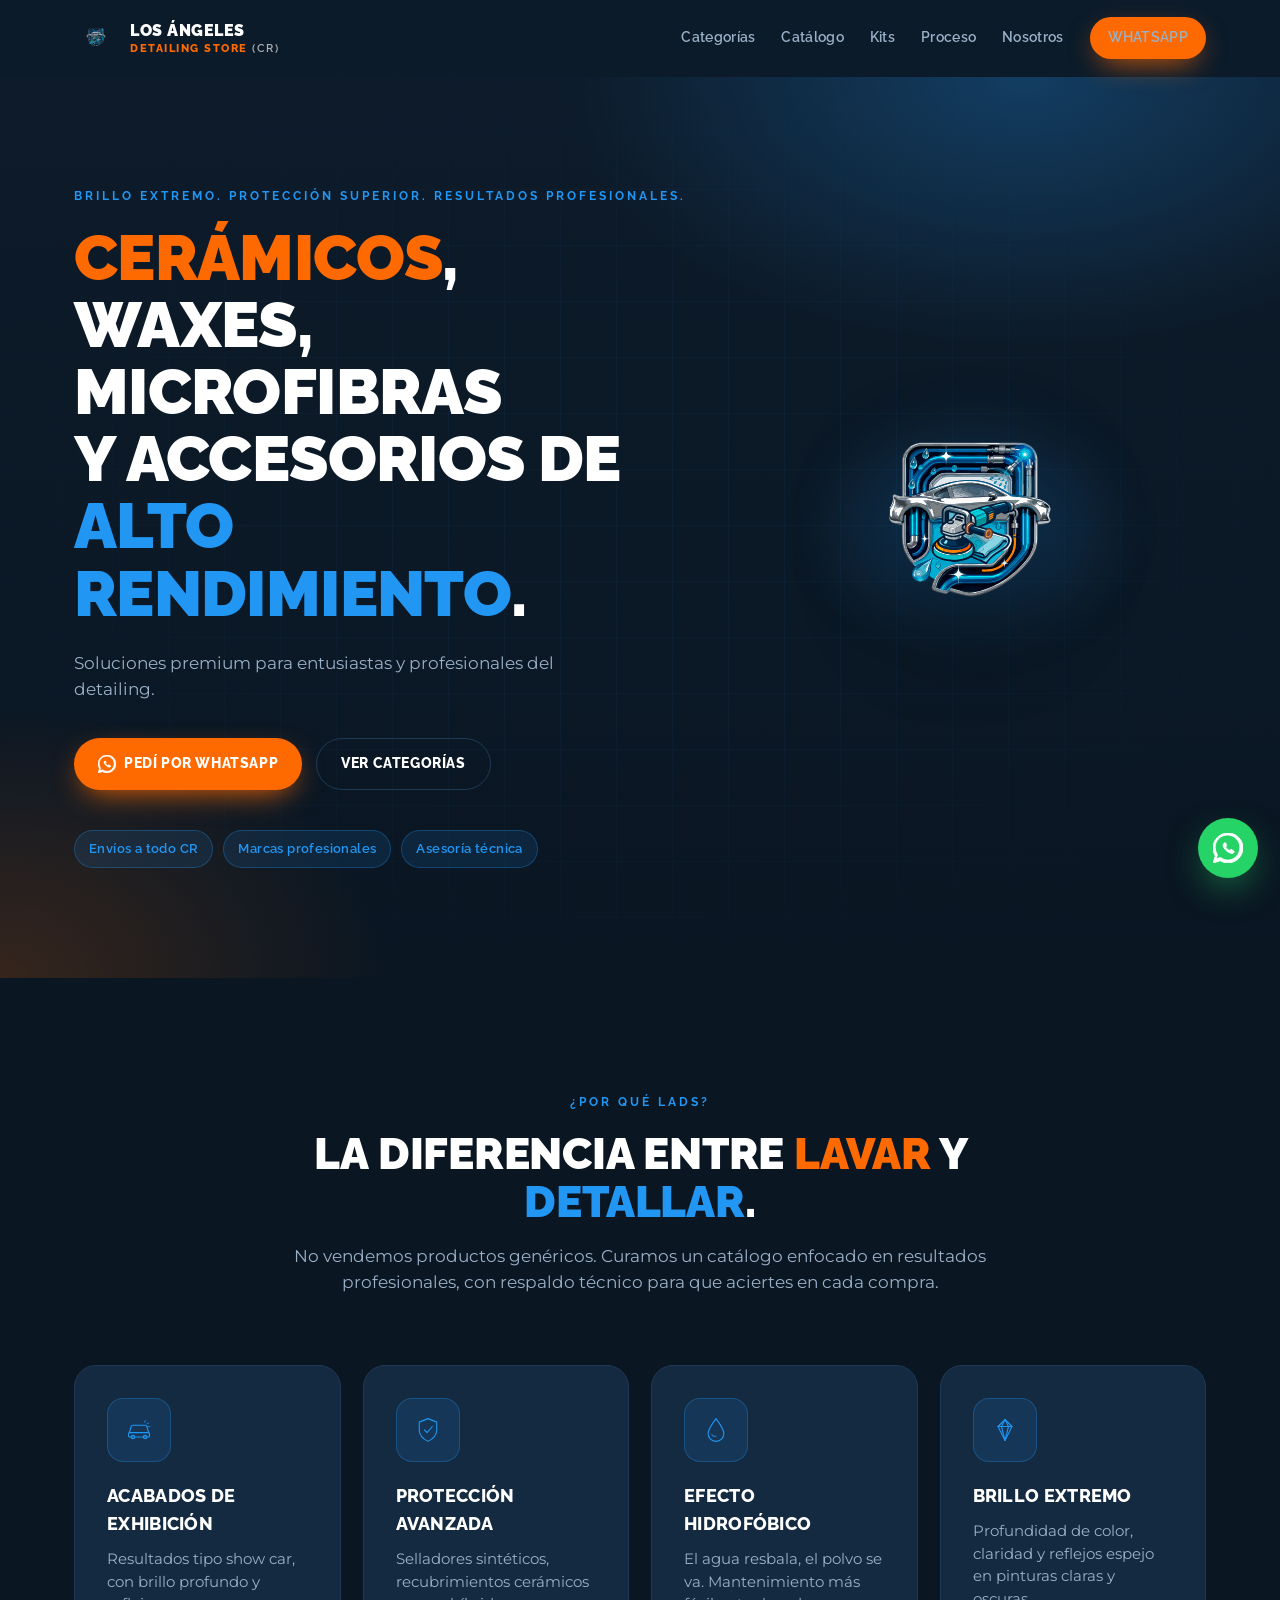
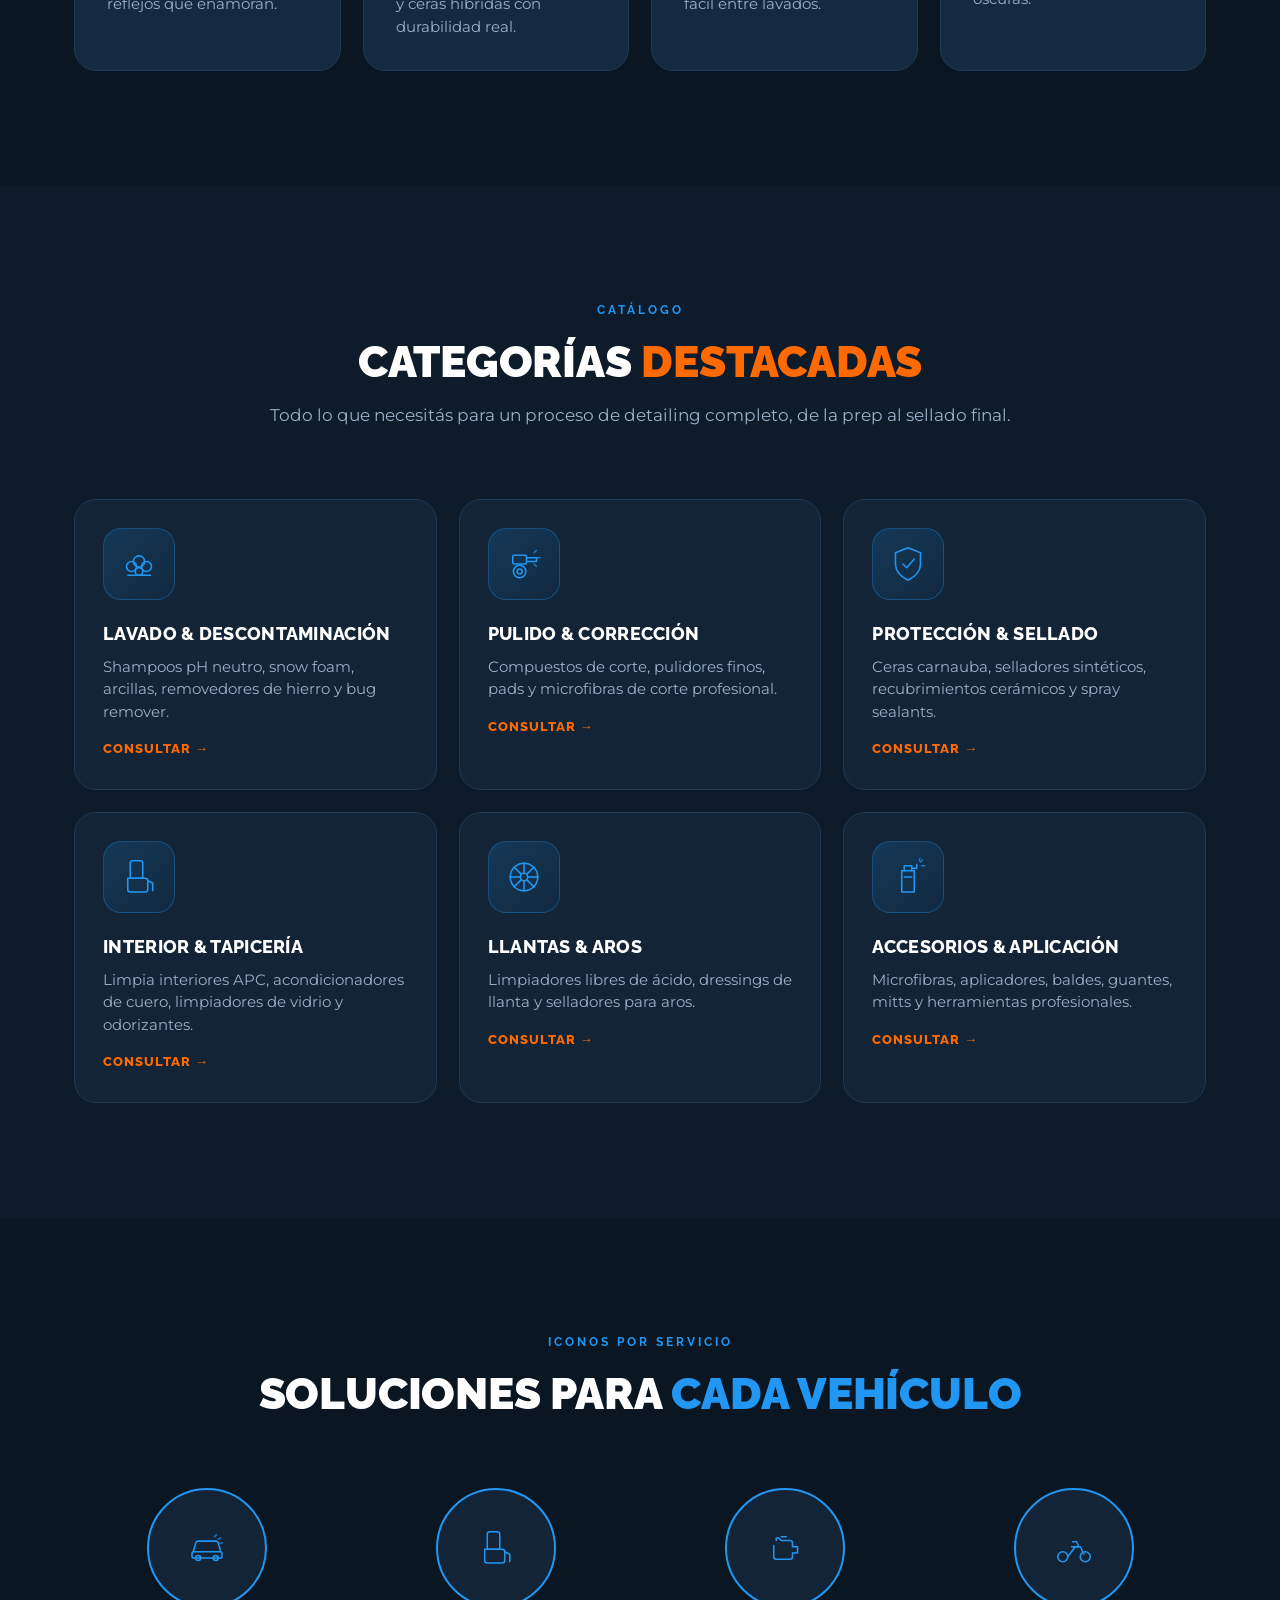
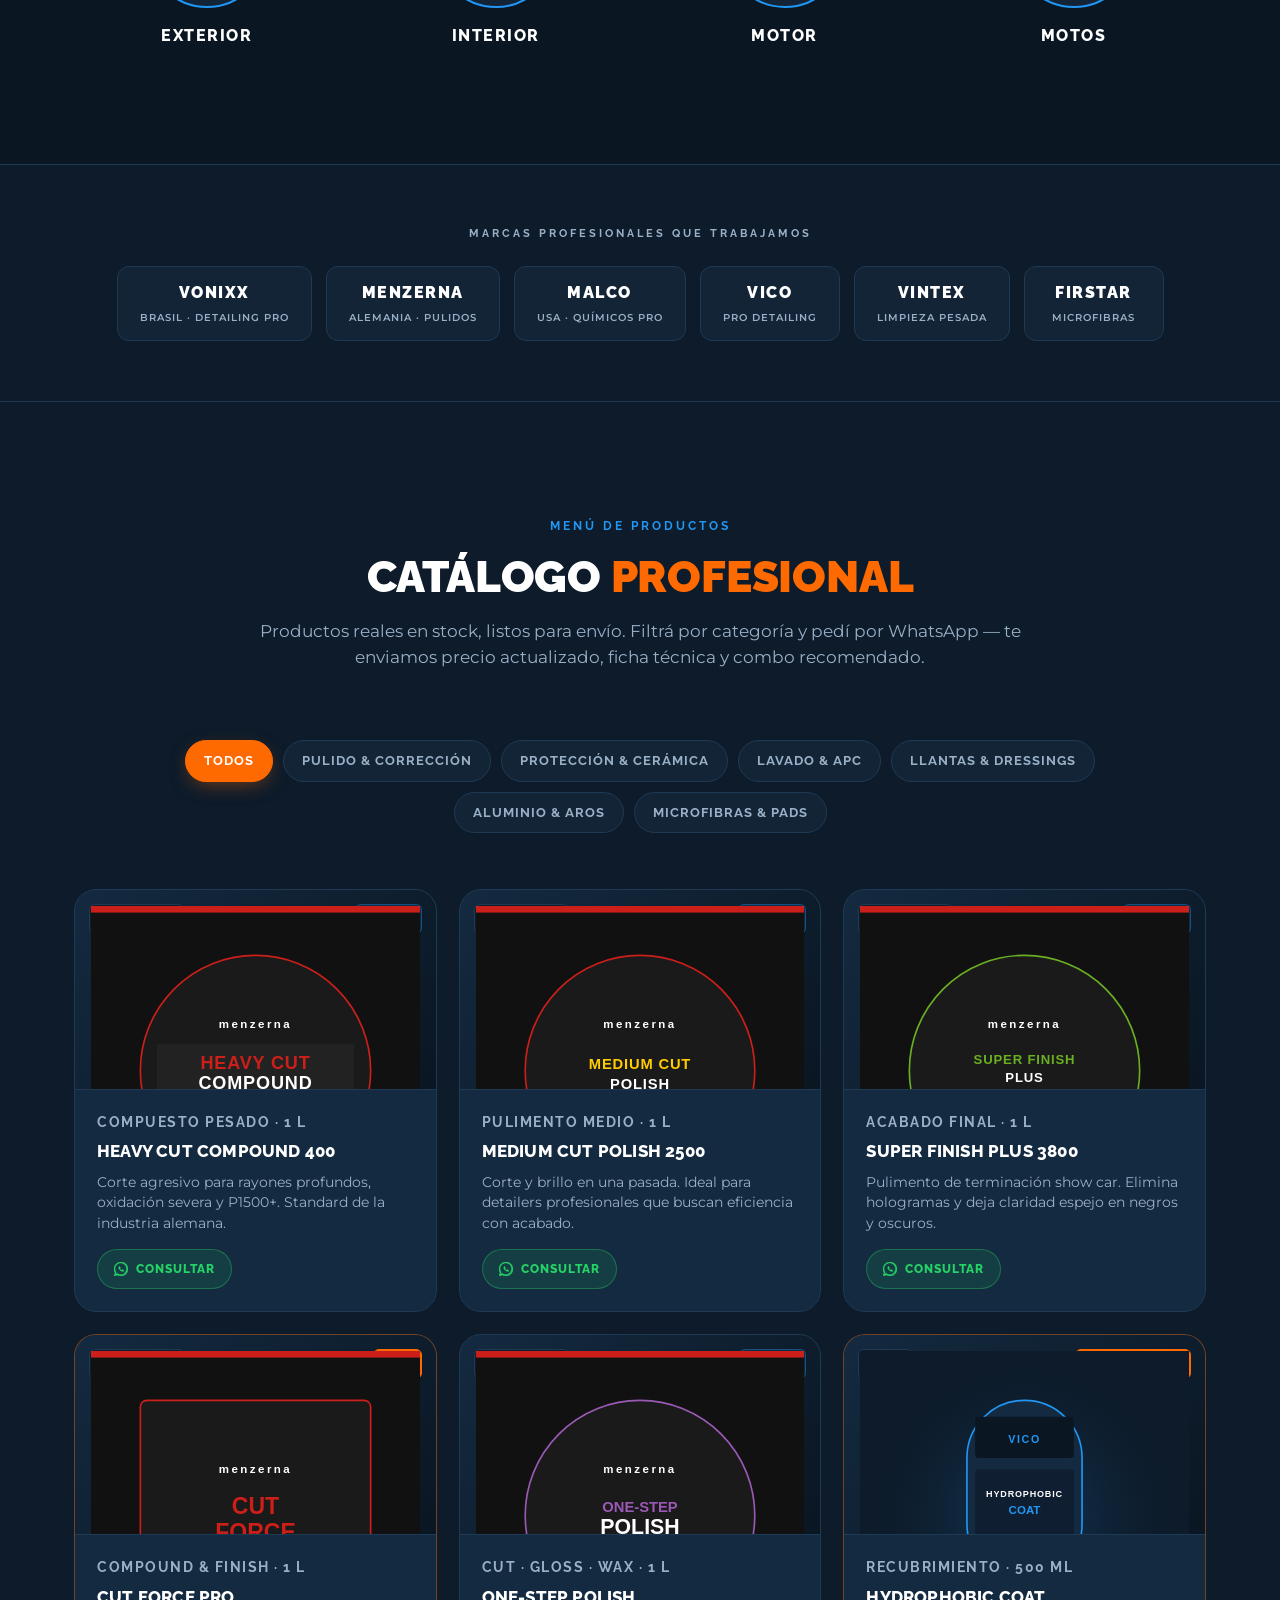
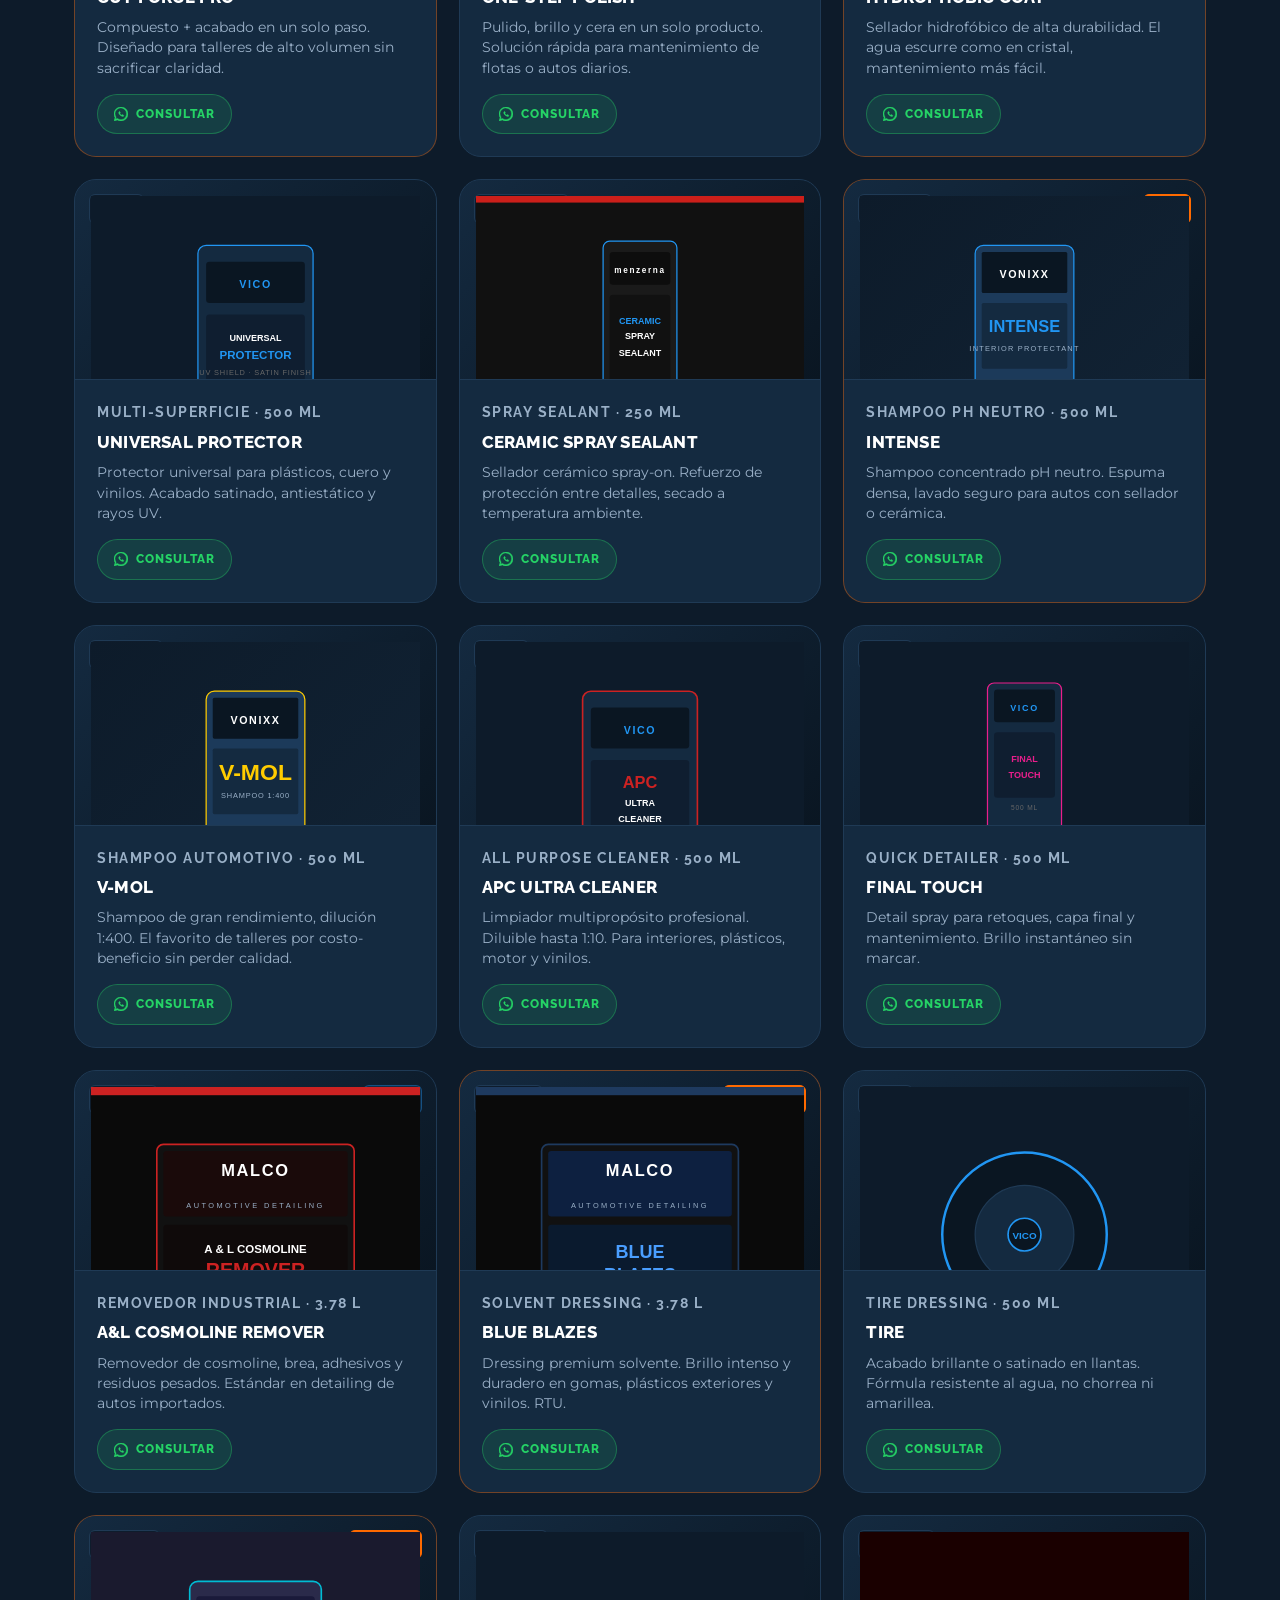
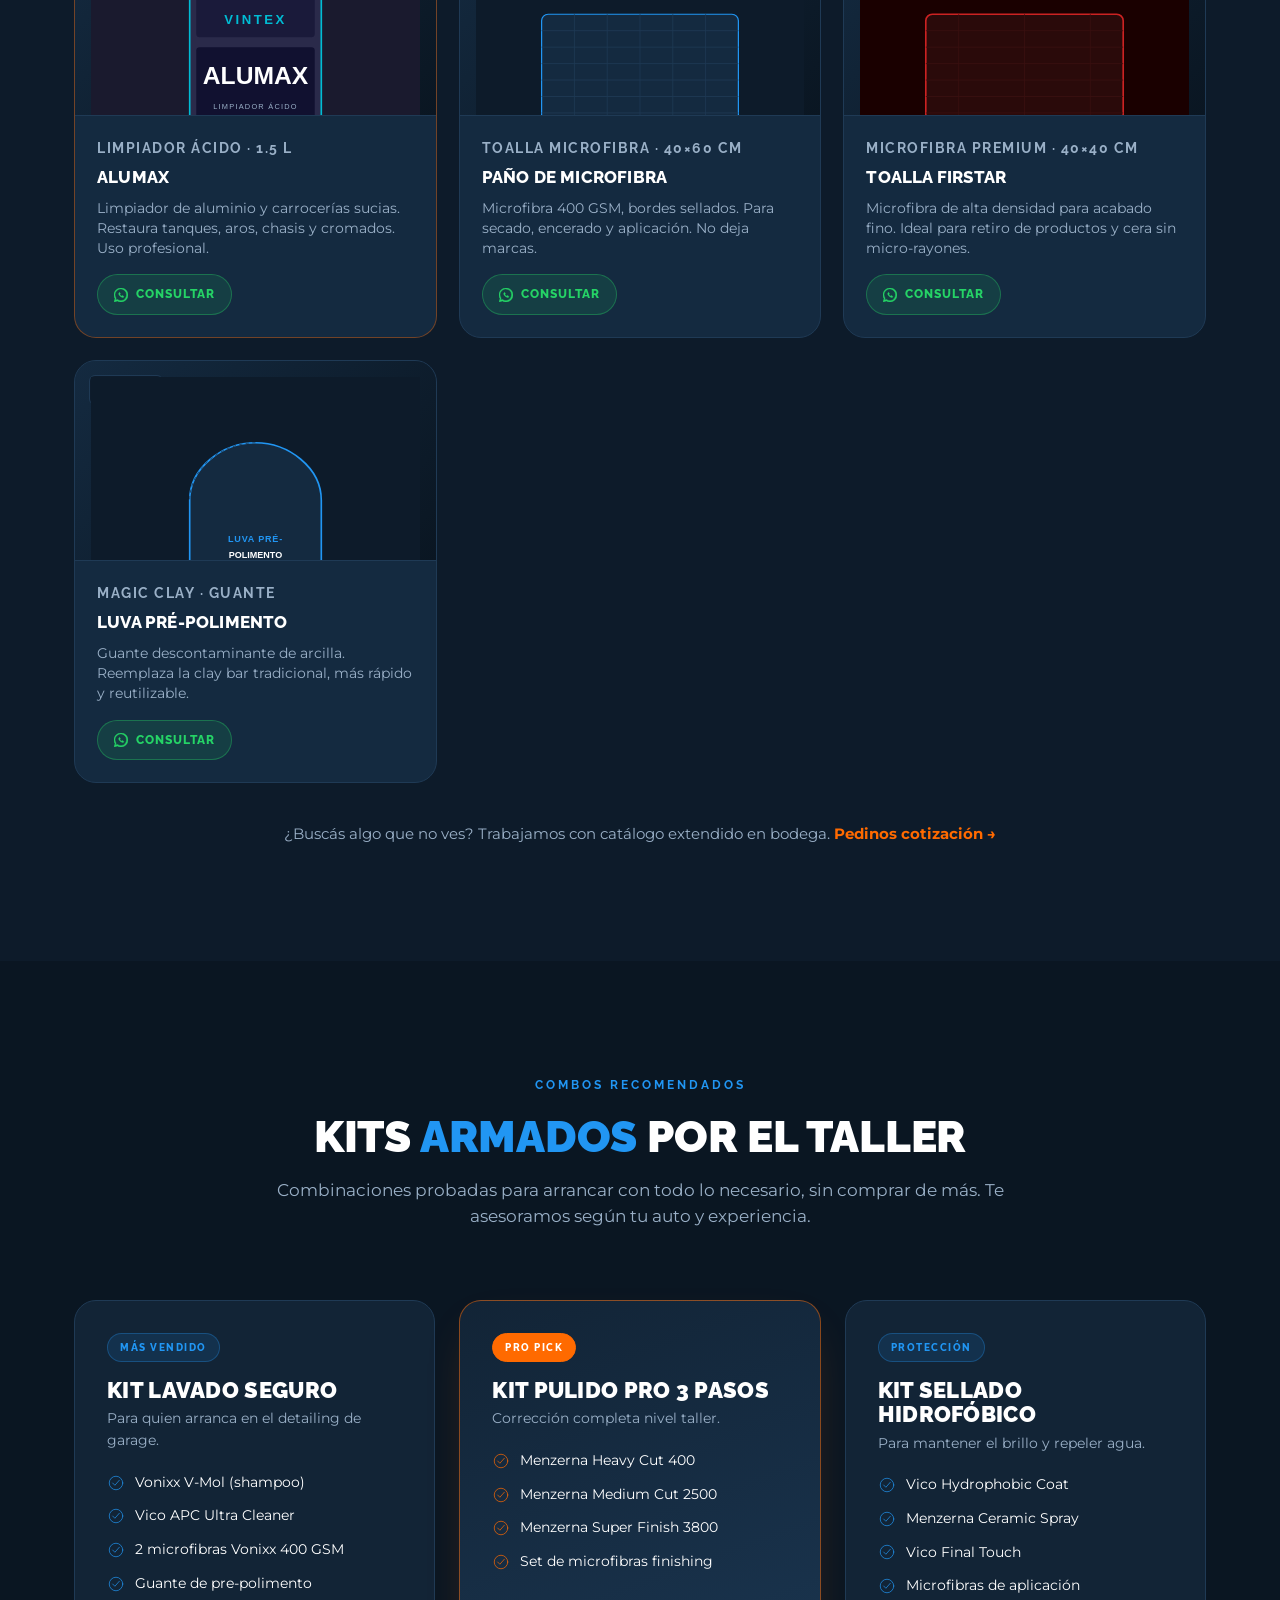
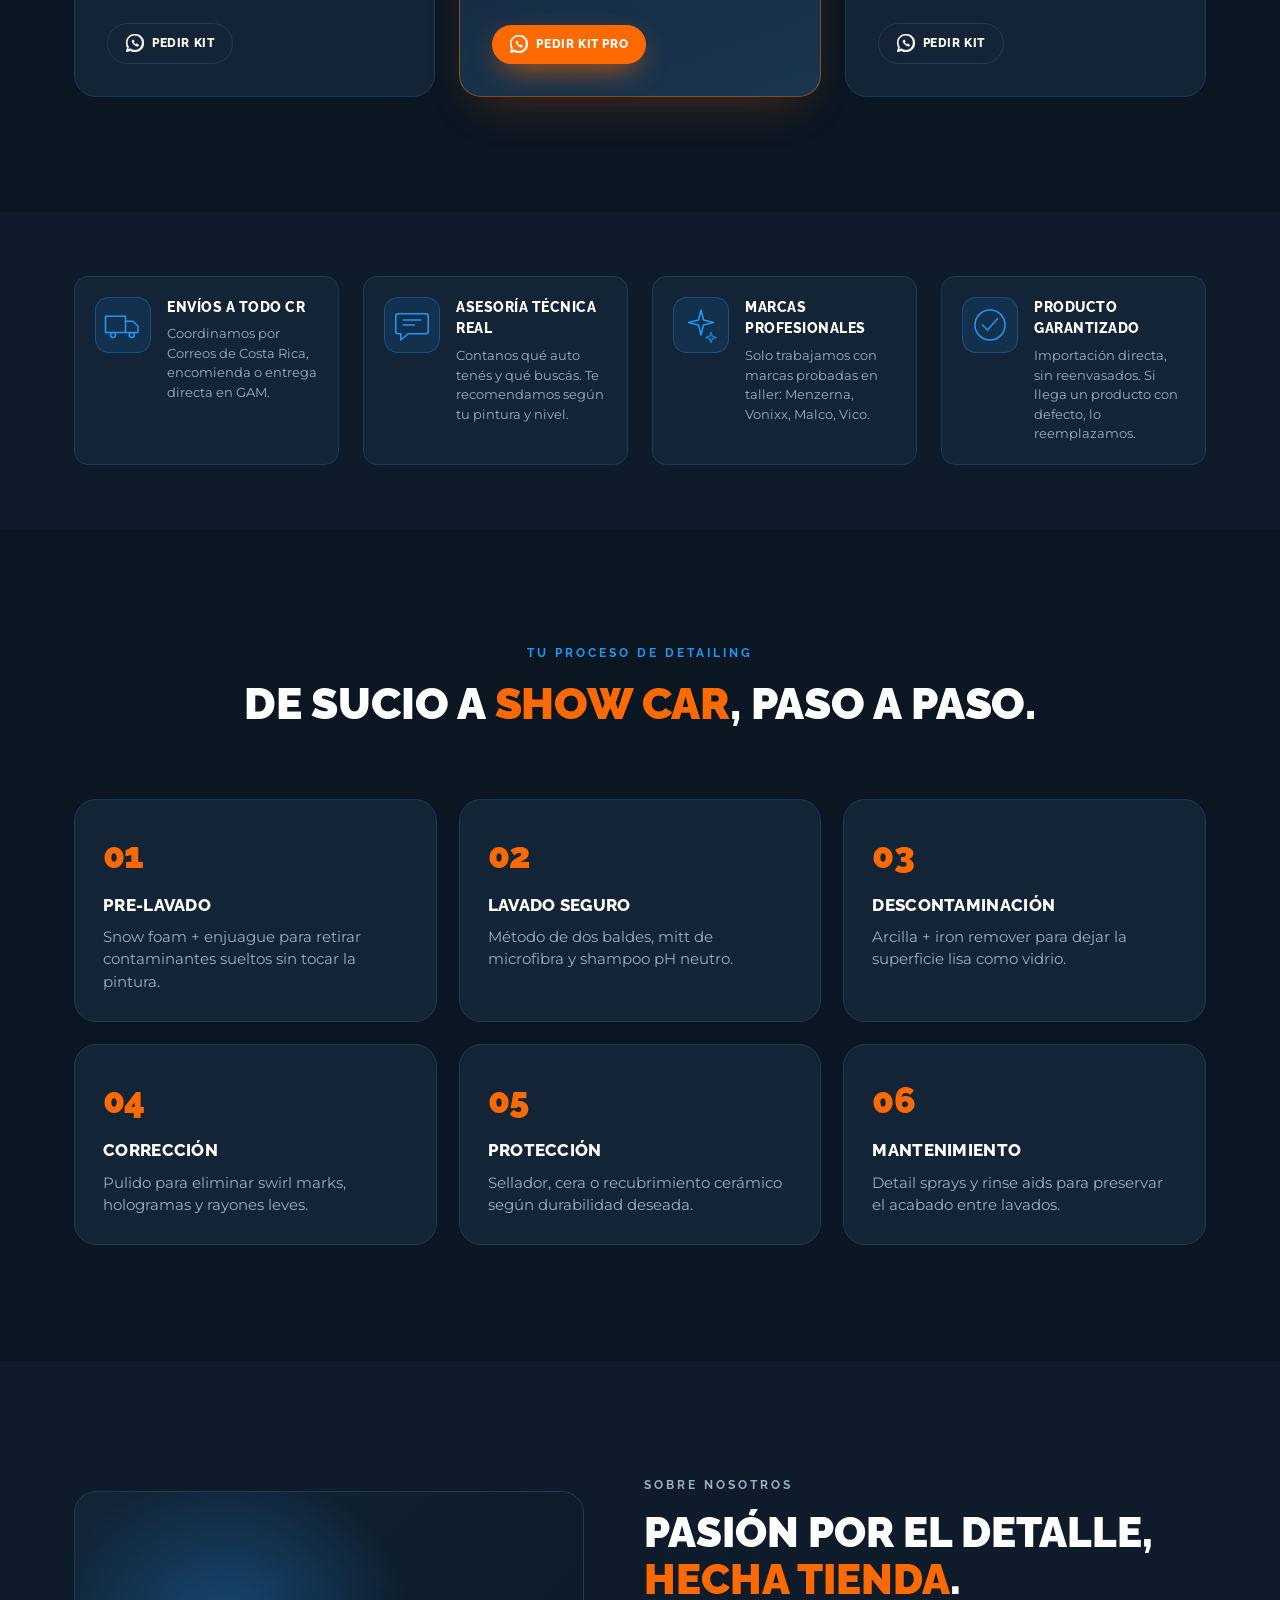
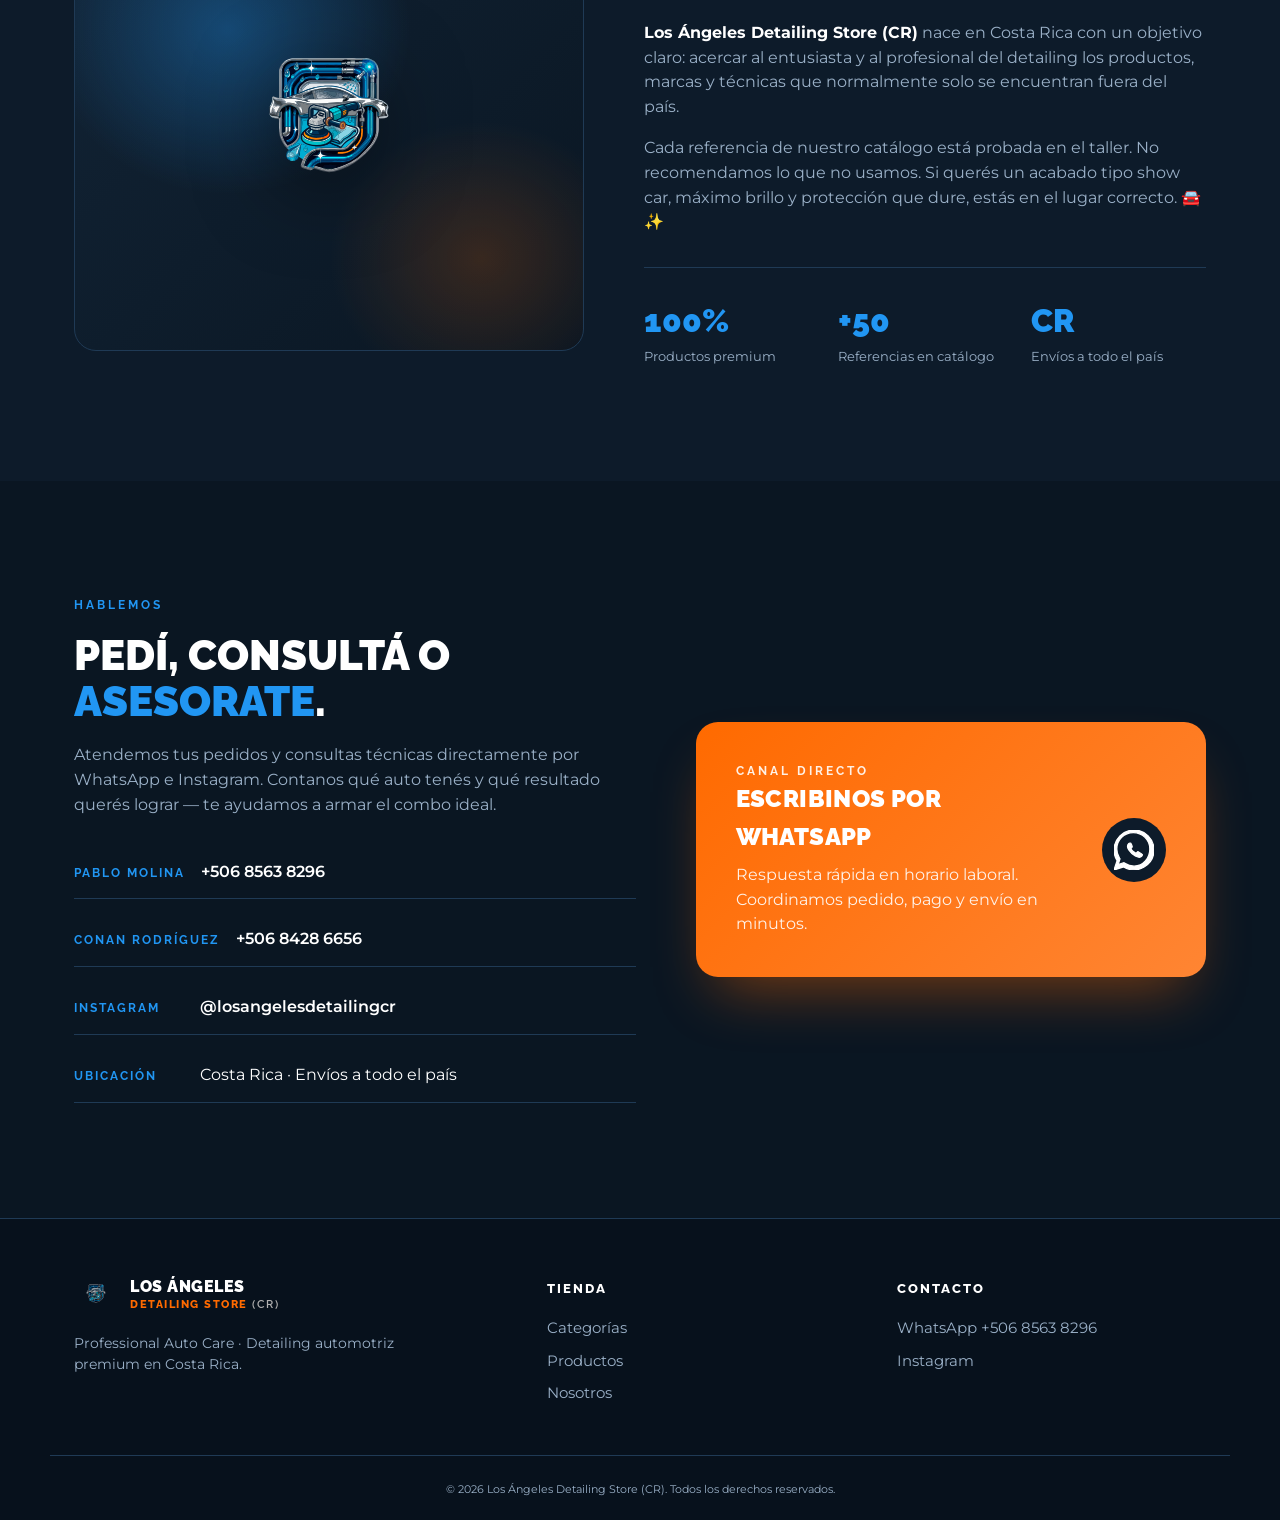
==== index.html @ dd4b6c05 "Add branded product image placeholders for all 19 catalog cards - 20 brand-accurate SVG placeholders" ====
<!DOCTYPE html>
<html lang="es-CR">
<head>
  <meta charset="UTF-8" />
  <meta name="viewport" content="width=device-width, initial-scale=1.0" />
  <title>Los Ángeles Detailing Store (CR) — Professional Auto Care</title>
  <meta name="description" content="Tienda especializada en detailing automotriz premium en Costa Rica. Productos profesionales para acabado tipo show car: ceras, selladores, recubrimientos cerámicos, descontaminantes y más." />
  <meta name="theme-color" content="#0D1B2A" />
  <meta property="og:title" content="Los Ángeles Detailing Store (CR)" />
  <meta property="og:description" content="Productos premium para el cuidado, protección y embellecimiento de tu vehículo. Acabado show car, máximo brillo y protección avanzada." />
  <meta property="og:type" content="website" />
  <meta property="og:locale" content="es_CR" />
  <link rel="icon" type="image/svg+xml" href="assets/logo.svg" />
  <link rel="preconnect" href="https://fonts.googleapis.com" />
  <link rel="preconnect" href="https://fonts.gstatic.com" crossorigin />
  <link href="https://fonts.googleapis.com/css2?family=Raleway:wght@500;600;700;800;900&family=Montserrat:wght@400;500;600&display=swap" rel="stylesheet" />
  <link rel="stylesheet" href="styles.css" />
</head>
<body>
  <a class="skip-link" href="#main">Saltar al contenido</a>

  <!-- Icon sprite -->
  <svg xmlns="http://www.w3.org/2000/svg" style="position:absolute;width:0;height:0;overflow:hidden" aria-hidden="true">
    <symbol id="i-car" viewBox="0 0 64 64" fill="none" stroke="currentColor" stroke-width="2.5" stroke-linecap="round" stroke-linejoin="round">
      <path d="M10 38 L14 24 Q15 21 18 21 L46 21 Q49 21 50 24 L54 38"/>
      <rect x="8" y="38" width="48" height="10" rx="3"/>
      <circle cx="18" cy="48" r="4"/>
      <circle cx="46" cy="48" r="4"/>
      <path d="M44 14 l3 -3 M50 18 l4 -2 M52 24 l5 0" opacity="0.7"/>
    </symbol>
    <symbol id="i-shield" viewBox="0 0 64 64" fill="none" stroke="currentColor" stroke-width="2.5" stroke-linecap="round" stroke-linejoin="round">
      <path d="M32 6 L52 14 L52 32 Q52 48 32 58 Q12 48 12 32 L12 14 Z"/>
      <path d="M24 32 l6 6 l12 -14"/>
    </symbol>
    <symbol id="i-drop" viewBox="0 0 64 64" fill="none" stroke="currentColor" stroke-width="2.5" stroke-linecap="round" stroke-linejoin="round">
      <path d="M32 6 C20 22 14 32 14 40 a18 18 0 0 0 36 0 c0 -8 -6 -18 -18 -34z"/>
      <path d="M22 42 q4 6 10 4" opacity="0.7"/>
    </symbol>
    <symbol id="i-diamond" viewBox="0 0 64 64" fill="none" stroke="currentColor" stroke-width="2.5" stroke-linecap="round" stroke-linejoin="round">
      <path d="M16 24 L32 8 L48 24 L32 56 Z"/>
      <path d="M16 24 L48 24 M24 24 L32 8 M40 24 L32 8 M24 24 L32 56 M40 24 L32 56"/>
    </symbol>
    <symbol id="i-polisher" viewBox="0 0 64 64" fill="none" stroke="currentColor" stroke-width="2.5" stroke-linecap="round" stroke-linejoin="round">
      <rect x="14" y="18" width="22" height="14" rx="2"/>
      <path d="M36 22 L52 22 L52 28 L36 28"/>
      <circle cx="25" cy="44" r="10"/>
      <circle cx="25" cy="44" r="4"/>
      <path d="M48 14 l4 -4 M52 22 l6 0 M48 32 l4 4" opacity="0.7"/>
    </symbol>
    <symbol id="i-spray" viewBox="0 0 64 64" fill="none" stroke="currentColor" stroke-width="2.5" stroke-linecap="round" stroke-linejoin="round">
      <path d="M22 22 L22 56 L42 56 L42 22 Z"/>
      <path d="M26 22 L26 14 L38 14 L38 22"/>
      <path d="M38 18 L46 18 L46 12"/>
      <path d="M52 8 l3 -3 M54 14 l5 0 M50 6 l1 -4" opacity="0.7"/>
      <path d="M26 32 L38 32"/>
    </symbol>
    <symbol id="i-foam" viewBox="0 0 64 64" fill="none" stroke="currentColor" stroke-width="2.5" stroke-linecap="round" stroke-linejoin="round">
      <circle cx="20" cy="36" r="8"/>
      <circle cx="32" cy="28" r="9"/>
      <circle cx="44" cy="36" r="8"/>
      <circle cx="32" cy="44" r="6"/>
      <path d="M14 50 L50 50"/>
    </symbol>
    <symbol id="i-wheel" viewBox="0 0 64 64" fill="none" stroke="currentColor" stroke-width="2.5" stroke-linecap="round" stroke-linejoin="round">
      <circle cx="32" cy="32" r="22"/>
      <circle cx="32" cy="32" r="6"/>
      <path d="M32 10 L32 26 M32 38 L32 54 M10 32 L26 32 M38 32 L54 32 M16 16 L27 27 M37 37 L48 48 M48 16 L37 27 M27 37 L16 48"/>
    </symbol>
    <symbol id="i-seat" viewBox="0 0 64 64" fill="none" stroke="currentColor" stroke-width="2.5" stroke-linecap="round" stroke-linejoin="round">
      <path d="M18 10 Q18 6 22 6 L34 6 Q38 6 38 10 L38 34 L18 34 Z"/>
      <path d="M14 34 L42 34 Q46 34 46 38 L46 52 Q46 56 42 56 L18 56 Q14 56 14 52 Z"/>
      <path d="M46 38 L54 42 L54 54"/>
    </symbol>
    <symbol id="i-engine" viewBox="0 0 64 64" fill="none" stroke="currentColor" stroke-width="2.5" stroke-linecap="round" stroke-linejoin="round">
      <path d="M14 28 L14 46 Q14 50 18 50 L40 50 Q44 50 44 46 L44 40 L52 40 L52 30 L44 30 L44 24 Q44 20 40 20 L26 20 L22 16 L18 16 L18 20"/>
      <path d="M26 14 L34 14"/>
    </symbol>
    <symbol id="i-bike" viewBox="0 0 64 64" fill="none" stroke="currentColor" stroke-width="2.5" stroke-linecap="round" stroke-linejoin="round">
      <circle cx="14" cy="46" r="8"/>
      <circle cx="50" cy="46" r="8"/>
      <path d="M22 46 L34 30 L42 30 L48 42"/>
      <path d="M28 30 L40 30 L36 22 L30 22"/>
    </symbol>
    <symbol id="i-bottle" viewBox="0 0 64 64" fill="none" stroke="currentColor" stroke-width="2.5" stroke-linecap="round" stroke-linejoin="round">
      <path d="M26 6 L38 6 L38 14 L42 18 L42 54 Q42 58 38 58 L26 58 Q22 58 22 54 L22 18 L26 14 Z"/>
      <path d="M22 28 L42 28"/>
      <path d="M28 36 L36 36 M28 42 L36 42"/>
    </symbol>
    <symbol id="i-jug" viewBox="0 0 64 64" fill="none" stroke="currentColor" stroke-width="2.5" stroke-linecap="round" stroke-linejoin="round">
      <path d="M18 18 L42 18 L46 24 L46 54 Q46 58 42 58 L18 58 Q14 58 14 54 L14 22 Q14 18 18 18 Z"/>
      <path d="M30 8 L38 8 L38 18"/>
      <path d="M42 28 Q50 30 50 36 Q50 42 42 44"/>
      <path d="M20 32 L38 32 M20 40 L38 40"/>
    </symbol>
    <symbol id="i-microfiber" viewBox="0 0 64 64" fill="none" stroke="currentColor" stroke-width="2.5" stroke-linecap="round" stroke-linejoin="round">
      <rect x="8" y="14" width="48" height="36" rx="4"/>
      <path d="M8 24 L56 24 M8 34 L56 34 M8 44 L56 44"/>
      <path d="M18 14 L18 50 M30 14 L30 50 M42 14 L42 50" opacity="0.5"/>
    </symbol>
    <symbol id="i-pad" viewBox="0 0 64 64" fill="none" stroke="currentColor" stroke-width="2.5" stroke-linecap="round" stroke-linejoin="round">
      <circle cx="32" cy="32" r="22"/>
      <circle cx="32" cy="32" r="14"/>
      <circle cx="32" cy="32" r="6"/>
      <path d="M32 10 L32 18 M32 46 L32 54 M10 32 L18 32 M46 32 L54 32" opacity="0.6"/>
    </symbol>
    <symbol id="i-spark" viewBox="0 0 64 64" fill="none" stroke="currentColor" stroke-width="2.5" stroke-linecap="round" stroke-linejoin="round">
      <path d="M32 8 L36 24 L52 28 L36 32 L32 48 L28 32 L12 28 L28 24 Z"/>
      <path d="M48 44 L50 50 L56 52 L50 54 L48 60 L46 54 L40 52 L46 50 Z" opacity="0.7"/>
    </symbol>
    <symbol id="i-truck" viewBox="0 0 64 64" fill="none" stroke="currentColor" stroke-width="2.5" stroke-linecap="round" stroke-linejoin="round">
      <path d="M4 18 L36 18 L36 44 L4 44 Z"/>
      <path d="M36 26 L48 26 L56 34 L56 44 L36 44"/>
      <circle cx="16" cy="48" r="4"/>
      <circle cx="46" cy="48" r="4"/>
    </symbol>
    <symbol id="i-chat" viewBox="0 0 64 64" fill="none" stroke="currentColor" stroke-width="2.5" stroke-linecap="round" stroke-linejoin="round">
      <path d="M10 14 L54 14 Q58 14 58 18 L58 42 Q58 46 54 46 L26 46 L14 56 L14 46 L10 46 Q6 46 6 42 L6 18 Q6 14 10 14 Z"/>
      <path d="M18 24 L46 24 M18 32 L36 32"/>
    </symbol>
    <symbol id="i-check" viewBox="0 0 64 64" fill="none" stroke="currentColor" stroke-width="2.5" stroke-linecap="round" stroke-linejoin="round">
      <circle cx="32" cy="32" r="24"/>
      <path d="M20 32 l8 8 l16 -18"/>
    </symbol>
    <symbol id="i-wa" viewBox="0 0 32 32" fill="currentColor">
      <path d="M19.11 17.205c-.372 0-1.088 1.39-1.518 1.39a.63.63 0 0 1-.315-.1c-.802-.402-1.504-.817-2.163-1.447-.545-.516-1.146-1.29-1.46-1.963a.426.426 0 0 1-.073-.215c0-.33.99-.945.99-1.49 0-.143-.73-2.09-.832-2.335-.143-.372-.214-.487-.6-.487-.187 0-.36-.043-.53-.043-.302 0-.53.115-.746.315-.688.645-1.032 1.318-1.045 2.247v.13c-.014.99.472 1.977 1.017 2.78 1.39 2.035 2.92 3.71 5.18 4.728.708.317 2.504 1.087 3.27 1.087.387 0 .684-.085.992-.215.486-.215 1.16-.93 1.376-1.418.043-.116.043-.215.043-.331 0-.087-.014-.143-.027-.215-.105-.218-.105-.218-.488-.43z"/>
      <path d="M16.11 0C7.213 0 .052 7.16.052 16.058a16.04 16.04 0 0 0 2.43 8.486L0 32l7.74-2.43A16.046 16.046 0 0 0 32 16.058C32 7.16 24.84 0 16.11 0zm0 28.9c-2.62 0-5.184-.78-7.354-2.207L7.927 26.2l-4.6 1.444 1.476-4.49-.5-.81a13.16 13.16 0 0 1-2.05-7.067c0-7.282 5.92-13.202 13.202-13.202 7.282 0 13.202 5.92 13.202 13.202S23.39 28.9 16.11 28.9z"/>
    </symbol>
  </svg>

  <header class="nav" id="nav">
    <div class="container nav__inner">
      <a href="#top" class="brand" aria-label="Los Ángeles Detailing Store CR — Inicio">
        <img src="assets/logo.svg" alt="" class="brand__logo" width="44" height="48" />
        <span class="brand__text">
          <strong>LOS ÁNGELES</strong>
          <em>DETAILING STORE <span>(CR)</span></em>
        </span>
      </a>

      <button class="nav__toggle" id="navToggle" aria-expanded="false" aria-controls="navMenu" aria-label="Abrir menú">
        <span></span><span></span><span></span>
      </button>

      <nav class="nav__menu" id="navMenu" aria-label="Menú principal">
        <a href="#categorias">Categorías</a>
        <a href="#catalogo">Catálogo</a>
        <a href="#kits">Kits</a>
        <a href="#proceso">Proceso</a>
        <a href="#nosotros">Nosotros</a>
        <a href="https://wa.me/50685638296" class="btn btn--primary btn--sm" target="_blank" rel="noopener">WhatsApp</a>
      </nav>
    </div>
  </header>

  <main id="main">
    <section class="hero" id="top">
      <div class="hero__bg" aria-hidden="true"></div>
      <div class="container hero__inner">
        <div class="hero__copy">
          <p class="eyebrow">Brillo Extremo. Protección Superior. Resultados Profesionales.</p>
          <h1 class="hero__title">
            <span class="accent">CERÁMICOS</span>, WAXES, MICROFIBRAS<br />
            Y ACCESORIOS DE <span class="accent-blue">ALTO RENDIMIENTO</span>.
          </h1>
          <p class="hero__lead">
            Soluciones premium para entusiastas y profesionales del detailing.
          </p>
          <div class="hero__cta">
            <a href="https://wa.me/50685638296?text=Hola%20LADS%2C%20me%20interesa%20conocer%20los%20productos" class="btn btn--primary" target="_blank" rel="noopener">
              <svg class="ico ico--sm"><use href="#i-wa"/></svg>
              Pedí por WhatsApp
            </a>
            <a href="#categorias" class="btn btn--ghost">Ver categorías</a>
          </div>
          <ul class="hero__chips">
            <li>Envíos a todo CR</li>
            <li>Marcas profesionales</li>
            <li>Asesoría técnica</li>
          </ul>
        </div>
        <div class="hero__art" aria-hidden="true">
          <img src="assets/logo.svg" alt="" class="hero__logo" />
          <div class="hero__glow"></div>
        </div>
      </div>
    </section>

    <section class="beneficios" id="beneficios">
      <div class="container">
        <header class="section-head">
          <p class="eyebrow">¿Por qué LADS?</p>
          <h2>LA DIFERENCIA ENTRE <span class="accent">LAVAR</span> Y <span class="accent-blue">DETALLAR</span>.</h2>
          <p class="section-lead">
            No vendemos productos genéricos. Curamos un catálogo enfocado en resultados
            profesionales, con respaldo técnico para que aciertes en cada compra.
          </p>
        </header>

        <div class="grid grid--4">
          <article class="card">
            <div class="card__icon"><svg class="ico"><use href="#i-car"/></svg></div>
            <h3>Acabados de exhibición</h3>
            <p>Resultados tipo show car, con brillo profundo y reflejos que enamoran.</p>
          </article>
          <article class="card">
            <div class="card__icon"><svg class="ico"><use href="#i-shield"/></svg></div>
            <h3>Protección avanzada</h3>
            <p>Selladores sintéticos, recubrimientos cerámicos y ceras híbridas con durabilidad real.</p>
          </article>
          <article class="card">
            <div class="card__icon"><svg class="ico"><use href="#i-drop"/></svg></div>
            <h3>Efecto hidrofóbico</h3>
            <p>El agua resbala, el polvo se va. Mantenimiento más fácil entre lavados.</p>
          </article>
          <article class="card">
            <div class="card__icon"><svg class="ico"><use href="#i-diamond"/></svg></div>
            <h3>Brillo extremo</h3>
            <p>Profundidad de color, claridad y reflejos espejo en pinturas claras y oscuras.</p>
          </article>
        </div>
      </div>
    </section>

    <section class="categorias" id="categorias">
      <div class="container">
        <header class="section-head">
          <p class="eyebrow">Catálogo</p>
          <h2>CATEGORÍAS <span class="accent">DESTACADAS</span></h2>
          <p class="section-lead">Todo lo que necesitás para un proceso de detailing completo, de la prep al sellado final.</p>
        </header>

        <div class="grid grid--3 cats">
          <a href="https://wa.me/50685638296?text=Hola%2C%20info%20de%20Lavado%20y%20Descontaminaci%C3%B3n" class="cat" target="_blank" rel="noopener">
            <div class="cat__icon"><svg class="ico ico--lg"><use href="#i-foam"/></svg></div>
            <h3>Lavado &amp; Descontaminación</h3>
            <p>Shampoos pH neutro, snow foam, arcillas, removedores de hierro y bug remover.</p>
            <span class="cat__cta">Consultar →</span>
          </a>
          <a href="https://wa.me/50685638296?text=Hola%2C%20info%20de%20Pulido%20y%20Correcci%C3%B3n" class="cat" target="_blank" rel="noopener">
            <div class="cat__icon"><svg class="ico ico--lg"><use href="#i-polisher"/></svg></div>
            <h3>Pulido &amp; Corrección</h3>
            <p>Compuestos de corte, pulidores finos, pads y microfibras de corte profesional.</p>
            <span class="cat__cta">Consultar →</span>
          </a>
          <a href="https://wa.me/50685638296?text=Hola%2C%20info%20de%20Protecci%C3%B3n%20y%20Sellado" class="cat" target="_blank" rel="noopener">
            <div class="cat__icon"><svg class="ico ico--lg"><use href="#i-shield"/></svg></div>
            <h3>Protección &amp; Sellado</h3>
            <p>Ceras carnauba, selladores sintéticos, recubrimientos cerámicos y spray sealants.</p>
            <span class="cat__cta">Consultar →</span>
          </a>
          <a href="https://wa.me/50685638296?text=Hola%2C%20info%20de%20Interior%20y%20Tapicer%C3%ADa" class="cat" target="_blank" rel="noopener">
            <div class="cat__icon"><svg class="ico ico--lg"><use href="#i-seat"/></svg></div>
            <h3>Interior &amp; Tapicería</h3>
            <p>Limpia interiores APC, acondicionadores de cuero, limpiadores de vidrio y odorizantes.</p>
            <span class="cat__cta">Consultar →</span>
          </a>
          <a href="https://wa.me/50685638296?text=Hola%2C%20info%20de%20Llantas%20y%20Aros" class="cat" target="_blank" rel="noopener">
            <div class="cat__icon"><svg class="ico ico--lg"><use href="#i-wheel"/></svg></div>
            <h3>Llantas &amp; Aros</h3>
            <p>Limpiadores libres de ácido, dressings de llanta y selladores para aros.</p>
            <span class="cat__cta">Consultar →</span>
          </a>
          <a href="https://wa.me/50685638296?text=Hola%2C%20info%20de%20Accesorios" class="cat" target="_blank" rel="noopener">
            <div class="cat__icon"><svg class="ico ico--lg"><use href="#i-spray"/></svg></div>
            <h3>Accesorios &amp; Aplicación</h3>
            <p>Microfibras, aplicadores, baldes, guantes, mitts y herramientas profesionales.</p>
            <span class="cat__cta">Consultar →</span>
          </a>
        </div>
      </div>
    </section>

    <section class="servicios">
      <div class="container">
        <header class="section-head">
          <p class="eyebrow">Iconos por servicio</p>
          <h2>SOLUCIONES PARA <span class="accent-blue">CADA VEHÍCULO</span></h2>
        </header>
        <div class="grid grid--4 service-grid">
          <div class="service"><div class="service__ring"><svg class="ico ico--lg"><use href="#i-car"/></svg></div><h4>Exterior</h4></div>
          <div class="service"><div class="service__ring"><svg class="ico ico--lg"><use href="#i-seat"/></svg></div><h4>Interior</h4></div>
          <div class="service"><div class="service__ring"><svg class="ico ico--lg"><use href="#i-engine"/></svg></div><h4>Motor</h4></div>
          <div class="service"><div class="service__ring"><svg class="ico ico--lg"><use href="#i-bike"/></svg></div><h4>Motos</h4></div>
        </div>
      </div>
    </section>

    <!-- ============ MARCAS ============ -->
    <section class="brands" id="marcas" aria-label="Marcas profesionales que trabajamos">
      <div class="container">
        <p class="brands__label">Marcas profesionales que trabajamos</p>
        <ul class="brands__list">
          <li class="brand-tag" data-brand="vonixx"><strong>VONIXX</strong><span>Brasil · Detailing pro</span></li>
          <li class="brand-tag" data-brand="menzerna"><strong>menzerna</strong><span>Alemania · Pulidos</span></li>
          <li class="brand-tag" data-brand="malco"><strong>MALCO</strong><span>USA · Químicos pro</span></li>
          <li class="brand-tag" data-brand="vico"><strong>VICO</strong><span>Pro Detailing</span></li>
          <li class="brand-tag" data-brand="vintex"><strong>VINTEX</strong><span>Limpieza pesada</span></li>
          <li class="brand-tag" data-brand="firstar"><strong>FIRSTAR</strong><span>Microfibras</span></li>
        </ul>
      </div>
    </section>

    <!-- ============ CATÁLOGO ============ -->
    <section class="catalogo" id="catalogo">
      <div class="container">
        <header class="section-head">
          <p class="eyebrow">Menú de productos</p>
          <h2>CATÁLOGO <span class="accent">PROFESIONAL</span></h2>
          <p class="section-lead">
            Productos reales en stock, listos para envío. Filtrá por categoría y pedí por
            WhatsApp — te enviamos precio actualizado, ficha técnica y combo recomendado.
          </p>
        </header>

        <div class="filters" role="tablist" aria-label="Filtrar por categoría">
          <button class="filter is-active" data-filter="all" role="tab" aria-selected="true">Todos</button>
          <button class="filter" data-filter="pulido" role="tab">Pulido & Corrección</button>
          <button class="filter" data-filter="proteccion" role="tab">Protección & Cerámica</button>
          <button class="filter" data-filter="lavado" role="tab">Lavado & APC</button>
          <button class="filter" data-filter="dressings" role="tab">Llantas & Dressings</button>
          <button class="filter" data-filter="aluminio" role="tab">Aluminio & Aros</button>
          <button class="filter" data-filter="microfibras" role="tab">Microfibras & Pads</button>
        </div>

        <div class="catalog-grid" id="catalogGrid">

          <!-- ===== PULIDO & CORRECCIÓN (Menzerna) ===== -->
          <article class="pcard" data-cat="pulido" data-brand="menzerna">
            <div class="pcard__media">
              <span class="pcard__brand">menzerna</span>
              <img src="assets/products/menzerna-hcc400.svg" alt="Menzerna Heavy Cut Compound 400" loading="lazy"/>
              <span class="pcard__stage">PASO 1</span>
            </div>
            <div class="pcard__body">
              <p class="pcard__cat">Compuesto pesado · 1 L</p>
              <h3>Heavy Cut Compound 400</h3>
              <p>Corte agresivo para rayones profundos, oxidación severa y P1500+. Standard de la industria alemana.</p>
              <a href="https://wa.me/50685638296?text=Hola%2C%20me%20interesa%20Menzerna%20Heavy%20Cut%20Compound%20400" class="pcard__cta" target="_blank" rel="noopener">
                <svg class="ico ico--sm"><use href="#i-wa"/></svg> Consultar
              </a>
            </div>
          </article>

          <article class="pcard" data-cat="pulido" data-brand="menzerna">
            <div class="pcard__media">
              <span class="pcard__brand">menzerna</span>
              <img src="assets/products/menzerna-mcp2500.svg" alt="Menzerna Medium Cut Polish 2500" loading="lazy"/>
              <span class="pcard__stage">PASO 2</span>
            </div>
            <div class="pcard__body">
              <p class="pcard__cat">Pulimento medio · 1 L</p>
              <h3>Medium Cut Polish 2500</h3>
              <p>Corte y brillo en una pasada. Ideal para detailers profesionales que buscan eficiencia con acabado.</p>
              <a href="https://wa.me/50685638296?text=Hola%2C%20me%20interesa%20Menzerna%20Medium%20Cut%20Polish%202500" class="pcard__cta" target="_blank" rel="noopener">
                <svg class="ico ico--sm"><use href="#i-wa"/></svg> Consultar
              </a>
            </div>
          </article>

          <article class="pcard" data-cat="pulido" data-brand="menzerna">
            <div class="pcard__media">
              <span class="pcard__brand">menzerna</span>
              <img src="assets/products/menzerna-sfp3800.svg" alt="Menzerna Super Finish Plus 3800" loading="lazy"/>
              <span class="pcard__stage">PASO 3</span>
            </div>
            <div class="pcard__body">
              <p class="pcard__cat">Acabado final · 1 L</p>
              <h3>Super Finish Plus 3800</h3>
              <p>Pulimento de terminación show car. Elimina hologramas y deja claridad espejo en negros y oscuros.</p>
              <a href="https://wa.me/50685638296?text=Hola%2C%20me%20interesa%20Menzerna%20Super%20Finish%20Plus%203800" class="pcard__cta" target="_blank" rel="noopener">
                <svg class="ico ico--sm"><use href="#i-wa"/></svg> Consultar
              </a>
            </div>
          </article>

          <article class="pcard pcard--featured" data-cat="pulido" data-brand="menzerna">
            <div class="pcard__media">
              <span class="pcard__brand">menzerna</span>
              <img src="assets/products/menzerna-cut-force-pro.svg" alt="Menzerna Cut Force Pro" loading="lazy"/>
              <span class="pcard__stage pcard__stage--hot">PRO</span>
            </div>
            <div class="pcard__body">
              <p class="pcard__cat">Compound & Finish · 1 L</p>
              <h3>Cut Force Pro</h3>
              <p>Compuesto + acabado en un solo paso. Diseñado para talleres de alto volumen sin sacrificar claridad.</p>
              <a href="https://wa.me/50685638296?text=Hola%2C%20me%20interesa%20Menzerna%20Cut%20Force%20Pro" class="pcard__cta" target="_blank" rel="noopener">
                <svg class="ico ico--sm"><use href="#i-wa"/></svg> Consultar
              </a>
            </div>
          </article>

          <article class="pcard" data-cat="pulido" data-brand="menzerna">
            <div class="pcard__media">
              <span class="pcard__brand">menzerna</span>
              <img src="assets/products/menzerna-one-step.svg" alt="Menzerna One-Step Polish" loading="lazy"/>
              <span class="pcard__stage">3-EN-1</span>
            </div>
            <div class="pcard__body">
              <p class="pcard__cat">Cut · Gloss · Wax · 1 L</p>
              <h3>One-Step Polish</h3>
              <p>Pulido, brillo y cera en un solo producto. Solución rápida para mantenimiento de flotas o autos diarios.</p>
              <a href="https://wa.me/50685638296?text=Hola%2C%20me%20interesa%20Menzerna%20One-Step%20Polish" class="pcard__cta" target="_blank" rel="noopener">
                <svg class="ico ico--sm"><use href="#i-wa"/></svg> Consultar
              </a>
            </div>
          </article>

          <!-- ===== PROTECCIÓN & CERÁMICA ===== -->
          <article class="pcard pcard--featured" data-cat="proteccion" data-brand="vico">
            <div class="pcard__media">
              <span class="pcard__brand">VICO</span>
              <img src="assets/products/vico-hydrophobic.svg" alt="Vico Hydrophobic Coat" loading="lazy"/>
              <span class="pcard__stage pcard__stage--hot">HIDROFÓBICO</span>
            </div>
            <div class="pcard__body">
              <p class="pcard__cat">Recubrimiento · 500 ml</p>
              <h3>Hydrophobic Coat</h3>
              <p>Sellador hidrofóbico de alta durabilidad. El agua escurre como en cristal, mantenimiento más fácil.</p>
              <a href="https://wa.me/50685638296?text=Hola%2C%20me%20interesa%20Vico%20Hydrophobic%20Coat" class="pcard__cta" target="_blank" rel="noopener">
                <svg class="ico ico--sm"><use href="#i-wa"/></svg> Consultar
              </a>
            </div>
          </article>

          <article class="pcard" data-cat="proteccion" data-brand="vico">
            <div class="pcard__media">
              <span class="pcard__brand">VICO</span>
              <img src="assets/products/vico-universal-protector.svg" alt="Vico Universal Protector" loading="lazy"/>
            </div>
            <div class="pcard__body">
              <p class="pcard__cat">Multi-superficie · 500 ml</p>
              <h3>Universal Protector</h3>
              <p>Protector universal para plásticos, cuero y vinilos. Acabado satinado, antiestático y rayos UV.</p>
              <a href="https://wa.me/50685638296?text=Hola%2C%20me%20interesa%20Vico%20Universal%20Protector" class="pcard__cta" target="_blank" rel="noopener">
                <svg class="ico ico--sm"><use href="#i-wa"/></svg> Consultar
              </a>
            </div>
          </article>

          <article class="pcard" data-cat="proteccion" data-brand="menzerna">
            <div class="pcard__media">
              <span class="pcard__brand">menzerna</span>
              <img src="assets/products/menzerna-ceramic-spray.svg" alt="Menzerna Ceramic Spray Sealant" loading="lazy"/>
            </div>
            <div class="pcard__body">
              <p class="pcard__cat">Spray sealant · 250 ml</p>
              <h3>Ceramic Spray Sealant</h3>
              <p>Sellador cerámico spray-on. Refuerzo de protección entre detalles, secado a temperatura ambiente.</p>
              <a href="https://wa.me/50685638296?text=Hola%2C%20me%20interesa%20Menzerna%20Ceramic%20Spray%20Sealant" class="pcard__cta" target="_blank" rel="noopener">
                <svg class="ico ico--sm"><use href="#i-wa"/></svg> Consultar
              </a>
            </div>
          </article>

          <!-- ===== LAVADO & APC ===== -->
          <article class="pcard pcard--featured" data-cat="lavado" data-brand="vonixx">
            <div class="pcard__media">
              <span class="pcard__brand">VONIXX</span>
              <img src="assets/products/vonixx-intense.svg" alt="Vonixx Intense" loading="lazy"/>
              <span class="pcard__stage pcard__stage--hot">TOP</span>
            </div>
            <div class="pcard__body">
              <p class="pcard__cat">Shampoo pH neutro · 500 ml</p>
              <h3>Intense</h3>
              <p>Shampoo concentrado pH neutro. Espuma densa, lavado seguro para autos con sellador o cerámica.</p>
              <a href="https://wa.me/50685638296?text=Hola%2C%20me%20interesa%20Vonixx%20Intense" class="pcard__cta" target="_blank" rel="noopener">
                <svg class="ico ico--sm"><use href="#i-wa"/></svg> Consultar
              </a>
            </div>
          </article>

          <article class="pcard" data-cat="lavado" data-brand="vonixx">
            <div class="pcard__media">
              <span class="pcard__brand">VONIXX</span>
              <img src="assets/products/vonixx-vmol.svg" alt="Vonixx V-Mol" loading="lazy"/>
            </div>
            <div class="pcard__body">
              <p class="pcard__cat">Shampoo automotivo · 500 ml</p>
              <h3>V-Mol</h3>
              <p>Shampoo de gran rendimiento, dilución 1:400. El favorito de talleres por costo-beneficio sin perder calidad.</p>
              <a href="https://wa.me/50685638296?text=Hola%2C%20me%20interesa%20Vonixx%20V-Mol" class="pcard__cta" target="_blank" rel="noopener">
                <svg class="ico ico--sm"><use href="#i-wa"/></svg> Consultar
              </a>
            </div>
          </article>

          <article class="pcard" data-cat="lavado" data-brand="vico">
            <div class="pcard__media">
              <span class="pcard__brand">VICO</span>
              <img src="assets/products/vico-apc.svg" alt="Vico APC Ultra Cleaner" loading="lazy"/>
            </div>
            <div class="pcard__body">
              <p class="pcard__cat">All Purpose Cleaner · 500 ml</p>
              <h3>APC Ultra Cleaner</h3>
              <p>Limpiador multipropósito profesional. Diluible hasta 1:10. Para interiores, plásticos, motor y vinilos.</p>
              <a href="https://wa.me/50685638296?text=Hola%2C%20me%20interesa%20Vico%20APC%20Ultra%20Cleaner" class="pcard__cta" target="_blank" rel="noopener">
                <svg class="ico ico--sm"><use href="#i-wa"/></svg> Consultar
              </a>
            </div>
          </article>

          <article class="pcard" data-cat="lavado" data-brand="vico">
            <div class="pcard__media">
              <span class="pcard__brand">VICO</span>
              <img src="assets/products/vico-final-touch.svg" alt="Vico Final Touch" loading="lazy"/>
            </div>
            <div class="pcard__body">
              <p class="pcard__cat">Quick detailer · 500 ml</p>
              <h3>Final Touch</h3>
              <p>Detail spray para retoques, capa final y mantenimiento. Brillo instantáneo sin marcar.</p>
              <a href="https://wa.me/50685638296?text=Hola%2C%20me%20interesa%20Vico%20Final%20Touch" class="pcard__cta" target="_blank" rel="noopener">
                <svg class="ico ico--sm"><use href="#i-wa"/></svg> Consultar
              </a>
            </div>
          </article>

          <article class="pcard" data-cat="lavado" data-brand="malco">
            <div class="pcard__media">
              <span class="pcard__brand">MALCO</span>
              <img src="assets/products/malco-cosmoline.svg" alt="Malco A&amp;L Cosmoline Remover" loading="lazy"/>
              <span class="pcard__stage">1 GAL</span>
            </div>
            <div class="pcard__body">
              <p class="pcard__cat">Removedor industrial · 3.78 L</p>
              <h3>A&amp;L Cosmoline Remover</h3>
              <p>Removedor de cosmoline, brea, adhesivos y residuos pesados. Estándar en detailing de autos importados.</p>
              <a href="https://wa.me/50685638296?text=Hola%2C%20me%20interesa%20Malco%20A%26L%20Cosmoline%20Remover" class="pcard__cta" target="_blank" rel="noopener">
                <svg class="ico ico--sm"><use href="#i-wa"/></svg> Consultar
              </a>
            </div>
          </article>

          <!-- ===== LLANTAS & DRESSINGS ===== -->
          <article class="pcard pcard--featured" data-cat="dressings" data-brand="malco">
            <div class="pcard__media">
              <span class="pcard__brand">MALCO</span>
              <img src="assets/products/malco-blue-blazes.svg" alt="Malco Blue Blazes" loading="lazy"/>
              <span class="pcard__stage pcard__stage--hot">PREMIUM</span>
            </div>
            <div class="pcard__body">
              <p class="pcard__cat">Solvent dressing · 3.78 L</p>
              <h3>Blue Blazes</h3>
              <p>Dressing premium solvente. Brillo intenso y duradero en gomas, plásticos exteriores y vinilos. RTU.</p>
              <a href="https://wa.me/50685638296?text=Hola%2C%20me%20interesa%20Malco%20Blue%20Blazes" class="pcard__cta" target="_blank" rel="noopener">
                <svg class="ico ico--sm"><use href="#i-wa"/></svg> Consultar
              </a>
            </div>
          </article>

          <article class="pcard" data-cat="dressings" data-brand="vico">
            <div class="pcard__media">
              <span class="pcard__brand">VICO</span>
              <img src="assets/products/vico-tire.svg" alt="Vico Tire" loading="lazy"/>
            </div>
            <div class="pcard__body">
              <p class="pcard__cat">Tire dressing · 500 ml</p>
              <h3>Tire</h3>
              <p>Acabado brillante o satinado en llantas. Fórmula resistente al agua, no chorrea ni amarillea.</p>
              <a href="https://wa.me/50685638296?text=Hola%2C%20me%20interesa%20Vico%20Tire" class="pcard__cta" target="_blank" rel="noopener">
                <svg class="ico ico--sm"><use href="#i-wa"/></svg> Consultar
              </a>
            </div>
          </article>

          <!-- ===== ALUMINIO & AROS ===== -->
          <article class="pcard pcard--featured" data-cat="aluminio" data-brand="vintex">
            <div class="pcard__media">
              <span class="pcard__brand">VINTEX</span>
              <img src="assets/products/vintex-alumax.svg" alt="Vintex Alumax" loading="lazy"/>
              <span class="pcard__stage pcard__stage--hot">PESADA</span>
            </div>
            <div class="pcard__body">
              <p class="pcard__cat">Limpiador ácido · 1.5 L</p>
              <h3>Alumax</h3>
              <p>Limpiador de aluminio y carrocerías sucias. Restaura tanques, aros, chasis y cromados. Uso profesional.</p>
              <a href="https://wa.me/50685638296?text=Hola%2C%20me%20interesa%20Vintex%20Alumax" class="pcard__cta" target="_blank" rel="noopener">
                <svg class="ico ico--sm"><use href="#i-wa"/></svg> Consultar
              </a>
            </div>
          </article>

          <!-- ===== MICROFIBRAS & PADS ===== -->
          <article class="pcard" data-cat="microfibras" data-brand="vonixx">
            <div class="pcard__media">
              <span class="pcard__brand">VONIXX</span>
              <img src="assets/products/vonixx-microfiber.svg" alt="Vonixx Paño Microfibra" loading="lazy"/>
            </div>
            <div class="pcard__body">
              <p class="pcard__cat">Toalla microfibra · 40×60 cm</p>
              <h3>Paño de Microfibra</h3>
              <p>Microfibra 400 GSM, bordes sellados. Para secado, encerado y aplicación. No deja marcas.</p>
              <a href="https://wa.me/50685638296?text=Hola%2C%20me%20interesa%20el%20pa%C3%B1o%20de%20microfibra%20Vonixx" class="pcard__cta" target="_blank" rel="noopener">
                <svg class="ico ico--sm"><use href="#i-wa"/></svg> Consultar
              </a>
            </div>
          </article>

          <article class="pcard" data-cat="microfibras" data-brand="firstar">
            <div class="pcard__media">
              <span class="pcard__brand">FIRSTAR</span>
              <img src="assets/products/firstar-microfiber.svg" alt="Firstar Toalla Microfibra" loading="lazy"/>
            </div>
            <div class="pcard__body">
              <p class="pcard__cat">Microfibra premium · 40×40 cm</p>
              <h3>Toalla Firstar</h3>
              <p>Microfibra de alta densidad para acabado fino. Ideal para retiro de productos y cera sin micro-rayones.</p>
              <a href="https://wa.me/50685638296?text=Hola%2C%20me%20interesa%20la%20toalla%20Firstar" class="pcard__cta" target="_blank" rel="noopener">
                <svg class="ico ico--sm"><use href="#i-wa"/></svg> Consultar
              </a>
            </div>
          </article>

          <article class="pcard" data-cat="microfibras" data-brand="vonixx">
            <div class="pcard__media">
              <span class="pcard__brand">VONIXX</span>
              <img src="assets/products/vonixx-clay-mitt.svg" alt="Vonixx Luva Pré-Polimento" loading="lazy"/>
            </div>
            <div class="pcard__body">
              <p class="pcard__cat">Magic Clay · Guante</p>
              <h3>Luva Pré-Polimento</h3>
              <p>Guante descontaminante de arcilla. Reemplaza la clay bar tradicional, más rápido y reutilizable.</p>
              <a href="https://wa.me/50685638296?text=Hola%2C%20me%20interesa%20la%20Luva%20Pr%C3%A9-Polimento%20Vonixx" class="pcard__cta" target="_blank" rel="noopener">
                <svg class="ico ico--sm"><use href="#i-wa"/></svg> Consultar
              </a>
            </div>
          </article>

        </div>

        <div class="catalog-empty" id="catalogEmpty" hidden>
          <p>No hay productos en esta categoría todavía. <a href="https://wa.me/50685638296?text=Hola%2C%20busco%20un%20producto%20espec%C3%ADfico" target="_blank" rel="noopener">Consultanos lo que necesitás →</a></p>
        </div>

        <p class="catalog-foot">
          ¿Buscás algo que no ves? Trabajamos con catálogo extendido en bodega. <a href="https://wa.me/50685638296?text=Hola%2C%20busco%20un%20producto%20espec%C3%ADfico" target="_blank" rel="noopener"><strong>Pedinos cotización →</strong></a>
        </p>
      </div>
    </section>

    <!-- ============ KITS / COMBOS ============ -->
    <section class="kits" id="kits">
      <div class="container">
        <header class="section-head">
          <p class="eyebrow">Combos recomendados</p>
          <h2>KITS <span class="accent-blue">ARMADOS</span> POR EL TALLER</h2>
          <p class="section-lead">
            Combinaciones probadas para arrancar con todo lo necesario, sin comprar de más.
            Te asesoramos según tu auto y experiencia.
          </p>
        </header>

        <div class="grid grid--3 kits-grid">

          <article class="kit">
            <div class="kit__badge">Más vendido</div>
            <h3>Kit Lavado Seguro</h3>
            <p class="kit__sub">Para quien arranca en el detailing de garage.</p>
            <ul class="kit__items">
              <li><svg class="ico ico--sm"><use href="#i-check"/></svg> Vonixx V-Mol (shampoo)</li>
              <li><svg class="ico ico--sm"><use href="#i-check"/></svg> Vico APC Ultra Cleaner</li>
              <li><svg class="ico ico--sm"><use href="#i-check"/></svg> 2 microfibras Vonixx 400 GSM</li>
              <li><svg class="ico ico--sm"><use href="#i-check"/></svg> Guante de pre-polimento</li>
            </ul>
            <a href="https://wa.me/50685638296?text=Hola%2C%20me%20interesa%20el%20Kit%20Lavado%20Seguro" class="btn btn--ghost btn--sm" target="_blank" rel="noopener">
              <svg class="ico ico--sm"><use href="#i-wa"/></svg> Pedir kit
            </a>
          </article>

          <article class="kit kit--featured">
            <div class="kit__badge kit__badge--hot">Pro pick</div>
            <h3>Kit Pulido Pro 3 Pasos</h3>
            <p class="kit__sub">Corrección completa nivel taller.</p>
            <ul class="kit__items">
              <li><svg class="ico ico--sm"><use href="#i-check"/></svg> Menzerna Heavy Cut 400</li>
              <li><svg class="ico ico--sm"><use href="#i-check"/></svg> Menzerna Medium Cut 2500</li>
              <li><svg class="ico ico--sm"><use href="#i-check"/></svg> Menzerna Super Finish 3800</li>
              <li><svg class="ico ico--sm"><use href="#i-check"/></svg> Set de microfibras finishing</li>
            </ul>
            <a href="https://wa.me/50685638296?text=Hola%2C%20me%20interesa%20el%20Kit%20Pulido%20Pro%203%20Pasos%20Menzerna" class="btn btn--primary btn--sm" target="_blank" rel="noopener">
              <svg class="ico ico--sm"><use href="#i-wa"/></svg> Pedir kit pro
            </a>
          </article>

          <article class="kit">
            <div class="kit__badge">Protección</div>
            <h3>Kit Sellado Hidrofóbico</h3>
            <p class="kit__sub">Para mantener el brillo y repeler agua.</p>
            <ul class="kit__items">
              <li><svg class="ico ico--sm"><use href="#i-check"/></svg> Vico Hydrophobic Coat</li>
              <li><svg class="ico ico--sm"><use href="#i-check"/></svg> Menzerna Ceramic Spray</li>
              <li><svg class="ico ico--sm"><use href="#i-check"/></svg> Vico Final Touch</li>
              <li><svg class="ico ico--sm"><use href="#i-check"/></svg> Microfibras de aplicación</li>
            </ul>
            <a href="https://wa.me/50685638296?text=Hola%2C%20me%20interesa%20el%20Kit%20Sellado%20Hidrofobico" class="btn btn--ghost btn--sm" target="_blank" rel="noopener">
              <svg class="ico ico--sm"><use href="#i-wa"/></svg> Pedir kit
            </a>
          </article>

        </div>
      </div>
    </section>

    <!-- ============ TRUST STRIP ============ -->
    <section class="trust" aria-label="Garantías y servicio">
      <div class="container">
        <div class="trust__grid">
          <div class="trust__item">
            <div class="trust__icon"><svg class="ico ico--lg"><use href="#i-truck"/></svg></div>
            <div>
              <h4>Envíos a todo CR</h4>
              <p>Coordinamos por Correos de Costa Rica, encomienda o entrega directa en GAM.</p>
            </div>
          </div>
          <div class="trust__item">
            <div class="trust__icon"><svg class="ico ico--lg"><use href="#i-chat"/></svg></div>
            <div>
              <h4>Asesoría técnica real</h4>
              <p>Contanos qué auto tenés y qué buscás. Te recomendamos según tu pintura y nivel.</p>
            </div>
          </div>
          <div class="trust__item">
            <div class="trust__icon"><svg class="ico ico--lg"><use href="#i-spark"/></svg></div>
            <div>
              <h4>Marcas profesionales</h4>
              <p>Solo trabajamos con marcas probadas en taller: Menzerna, Vonixx, Malco, Vico.</p>
            </div>
          </div>
          <div class="trust__item">
            <div class="trust__icon"><svg class="ico ico--lg"><use href="#i-check"/></svg></div>
            <div>
              <h4>Producto garantizado</h4>
              <p>Importación directa, sin reenvasados. Si llega un producto con defecto, lo reemplazamos.</p>
            </div>
          </div>
        </div>
      </div>
    </section>

    <section class="proceso">
      <div class="container">
        <header class="section-head">
          <p class="eyebrow">Tu proceso de detailing</p>
          <h2>DE SUCIO A <span class="accent">SHOW CAR</span>, PASO A PASO.</h2>
        </header>
        <ol class="steps">
          <li><span>01</span><h3>Pre-lavado</h3><p>Snow foam + enjuague para retirar contaminantes sueltos sin tocar la pintura.</p></li>
          <li><span>02</span><h3>Lavado seguro</h3><p>Método de dos baldes, mitt de microfibra y shampoo pH neutro.</p></li>
          <li><span>03</span><h3>Descontaminación</h3><p>Arcilla + iron remover para dejar la superficie lisa como vidrio.</p></li>
          <li><span>04</span><h3>Corrección</h3><p>Pulido para eliminar swirl marks, hologramas y rayones leves.</p></li>
          <li><span>05</span><h3>Protección</h3><p>Sellador, cera o recubrimiento cerámico según durabilidad deseada.</p></li>
          <li><span>06</span><h3>Mantenimiento</h3><p>Detail sprays y rinse aids para preservar el acabado entre lavados.</p></li>
        </ol>
      </div>
    </section>

    <section class="nosotros" id="nosotros">
      <div class="container nosotros__grid">
        <div class="nosotros__art" aria-hidden="true">
          <img src="assets/logo.svg" alt="" />
        </div>
        <div>
          <p class="eyebrow">Sobre nosotros</p>
          <h2>PASIÓN POR EL DETALLE, <span class="accent">HECHA TIENDA</span>.</h2>
          <p>
            <strong>Los Ángeles Detailing Store (CR)</strong> nace en Costa Rica con un objetivo claro:
            acercar al entusiasta y al profesional del detailing los productos, marcas y técnicas
            que normalmente solo se encuentran fuera del país.
          </p>
          <p>
            Cada referencia de nuestro catálogo está probada en el taller. No recomendamos lo que
            no usamos. Si querés un acabado tipo show car, máximo brillo y protección que dure,
            estás en el lugar correcto. 🚘✨
          </p>
          <div class="stats">
            <div><strong>100%</strong><span>Productos premium</span></div>
            <div><strong>+50</strong><span>Referencias en catálogo</span></div>
            <div><strong>CR</strong><span>Envíos a todo el país</span></div>
          </div>
        </div>
      </div>
    </section>

    <section class="contacto" id="contacto">
      <div class="container contacto__inner">
        <div>
          <p class="eyebrow">Hablemos</p>
          <h2>PEDÍ, CONSULTÁ O <span class="accent-blue">ASESORATE</span>.</h2>
          <p class="contacto__lead">
            Atendemos tus pedidos y consultas técnicas directamente por WhatsApp e Instagram.
            Contanos qué auto tenés y qué resultado querés lograr — te ayudamos a armar el combo ideal.
          </p>

          <ul class="contact-list">
            <li>
              <span class="contact-list__label">Pablo Molina</span>
              <a href="https://wa.me/50685638296" target="_blank" rel="noopener">+506 8563 8296</a>
            </li>
            <li>
              <span class="contact-list__label">Conan Rodríguez</span>
              <a href="https://wa.me/50684286656" target="_blank" rel="noopener">+506 8428 6656</a>
            </li>
            <li>
              <span class="contact-list__label">Instagram</span>
              <a href="https://instagram.com/" target="_blank" rel="noopener">@losangelesdetailingcr</a>
            </li>
            <li>
              <span class="contact-list__label">Ubicación</span>
              <span>Costa Rica · Envíos a todo el país</span>
            </li>
          </ul>
        </div>

        <a href="https://wa.me/50685638296?text=Hola%20LADS%2C%20quiero%20hacer%20un%20pedido" class="cta-card" target="_blank" rel="noopener">
          <div>
            <p class="eyebrow eyebrow--light">Canal directo</p>
            <h3>ESCRIBINOS POR WHATSAPP</h3>
            <p>Respuesta rápida en horario laboral. Coordinamos pedido, pago y envío en minutos.</p>
          </div>
          <span class="cta-card__arrow" aria-hidden="true">
            <svg class="ico ico--lg"><use href="#i-wa"/></svg>
          </span>
        </a>
      </div>
    </section>
  </main>

  <footer class="footer">
    <div class="container footer__inner">
      <div>
        <a href="#top" class="brand brand--footer">
          <img src="assets/logo.svg" alt="" class="brand__logo" width="40" height="44" />
          <span class="brand__text">
            <strong>LOS ÁNGELES</strong>
            <em>DETAILING STORE <span>(CR)</span></em>
          </span>
        </a>
        <p class="footer__tag">Professional Auto Care · Detailing automotriz premium en Costa Rica.</p>
      </div>

      <nav aria-label="Footer">
        <h4>Tienda</h4>
        <a href="#categorias">Categorías</a>
        <a href="#productos">Productos</a>
        <a href="#nosotros">Nosotros</a>
      </nav>

      <nav aria-label="Contacto">
        <h4>Contacto</h4>
        <a href="https://wa.me/50685638296" target="_blank" rel="noopener">WhatsApp +506 8563 8296</a>
        <a href="https://instagram.com/" target="_blank" rel="noopener">Instagram</a>
      </nav>
    </div>
    <div class="container footer__base">
      <small>© <span id="year"></span> Los Ángeles Detailing Store (CR). Todos los derechos reservados.</small>
    </div>
  </footer>

  <a href="https://wa.me/50685638296?text=Hola%20LADS" class="wa-float" target="_blank" rel="noopener" aria-label="Escribinos por WhatsApp">
    <svg class="ico"><use href="#i-wa"/></svg>
  </a>

  <script src="script.js" defer></script>
</body>
</html>
---- styles.css ----
/* ============================================
   LOS ÁNGELES DETAILING STORE (CR)
   Brand-aligned stylesheet
   ============================================ */

:root {
  /* Brand palette */
  --azul-profundo: #0D1B2A;
  --azul-electrico: #2196F3;
  --naranja-energia: #FF6A00;
  --gris-plata: #B0B0B0;
  --negro-carbon: #111111;
  --blanco: #FFFFFF;

  /* Derived tokens */
  --bg:        var(--azul-profundo);
  --bg-2:      #0a1622;
  --bg-3:      #122436;
  --surface:   #142a40;
  --line:      #1f3a55;
  --text:      var(--blanco);
  --muted:     #9ab0c7;
  --accent:    var(--naranja-energia);
  --accent-2:  #ff8533;
  --blue:      var(--azul-electrico);
  --blue-soft: rgba(33, 150, 243, 0.12);
  --orange-soft: rgba(255, 106, 0, 0.12);
  --wa:        #25d366;

  --radius:    14px;
  --radius-lg: 22px;
  --maxw:      1180px;
  --shadow:    0 30px 60px -20px rgba(0, 0, 0, 0.55);
  --transition:220ms cubic-bezier(.2, .7, .2, 1);
}

* { box-sizing: border-box; }
html { scroll-behavior: smooth; }
html, body { margin: 0; padding: 0; }

body {
  font-family: 'Montserrat', system-ui, -apple-system, Segoe UI, Roboto, sans-serif;
  background: var(--bg);
  color: var(--text);
  -webkit-font-smoothing: antialiased;
  text-rendering: optimizeLegibility;
  line-height: 1.55;
  overflow-x: hidden;
}

img { max-width: 100%; display: block; }
a { color: inherit; text-decoration: none; }
button { font: inherit; cursor: pointer; border: 0; background: transparent; color: inherit; }

.container {
  width: 100%;
  max-width: var(--maxw);
  margin-inline: auto;
  padding-inline: 24px;
}

.skip-link {
  position: absolute; left: -9999px; top: 0;
  background: var(--accent); color: var(--blanco); padding: 10px 14px; z-index: 999;
}
.skip-link:focus { left: 12px; top: 12px; }

/* === ICONS === */
.ico { width: 28px; height: 28px; stroke: currentColor; flex-shrink: 0; }
.ico--sm { width: 18px; height: 18px; }
.ico--lg { width: 40px; height: 40px; }
.ico--xl { width: 80px; height: 80px; }

/* === NAV === */
.nav {
  position: sticky; top: 0; z-index: 50;
  background: rgba(13, 27, 42, 0.78);
  backdrop-filter: saturate(140%) blur(14px);
  -webkit-backdrop-filter: saturate(140%) blur(14px);
  border-bottom: 1px solid transparent;
  transition: border-color var(--transition), background var(--transition);
}
.nav.is-scrolled {
  border-bottom-color: var(--line);
  background: rgba(13, 27, 42, 0.95);
}
.nav__inner {
  display: flex; align-items: center; justify-content: space-between;
  height: 76px; gap: 24px;
}

.brand {
  display: inline-flex; align-items: center; gap: 12px;
}
.brand__logo { width: 44px; height: auto; }
.brand__text {
  display: flex; flex-direction: column; line-height: 1;
  font-family: 'Raleway', sans-serif;
}
.brand__text strong {
  color: var(--blanco);
  font-weight: 900;
  font-size: 16px;
  letter-spacing: 0.5px;
}
.brand__text em {
  color: var(--accent);
  font-style: normal;
  font-weight: 800;
  font-size: 11px;
  letter-spacing: 1.5px;
  margin-top: 4px;
}
.brand__text em span { color: var(--gris-plata); font-weight: 600; }

.nav__menu {
  display: flex; align-items: center; gap: 26px;
}
.nav__menu a {
  font-family: 'Raleway', sans-serif;
  font-weight: 600;
  font-size: 14px;
  color: var(--muted);
  letter-spacing: 0.3px;
  transition: color var(--transition);
}
.nav__menu a:hover { color: var(--blue); }

.nav__toggle {
  display: none; width: 42px; height: 42px;
  flex-direction: column; justify-content: center; align-items: center; gap: 5px;
  border-radius: 8px;
}
.nav__toggle span {
  display: block; width: 22px; height: 2px;
  background: var(--text); border-radius: 2px;
  transition: transform var(--transition), opacity var(--transition);
}
.nav__toggle[aria-expanded="true"] span:nth-child(1) { transform: translateY(7px) rotate(45deg); }
.nav__toggle[aria-expanded="true"] span:nth-child(2) { opacity: 0; }
.nav__toggle[aria-expanded="true"] span:nth-child(3) { transform: translateY(-7px) rotate(-45deg); }

/* === BUTTONS === */
.btn {
  display: inline-flex; align-items: center; justify-content: center; gap: 8px;
  padding: 14px 24px; border-radius: 999px;
  font-family: 'Raleway', sans-serif;
  font-weight: 800; font-size: 14px; letter-spacing: 0.6px;
  text-transform: uppercase;
  transition: transform var(--transition), background var(--transition), color var(--transition), box-shadow var(--transition), border-color var(--transition);
  white-space: nowrap;
}
.btn--sm { padding: 10px 18px; font-size: 12px; }
.btn--primary {
  background: var(--accent);
  color: var(--blanco);
  box-shadow: 0 10px 30px -10px var(--accent);
}
.btn--primary:hover {
  background: var(--accent-2);
  transform: translateY(-1px);
  box-shadow: 0 14px 36px -10px var(--accent);
}
.btn--ghost {
  background: transparent; color: var(--text);
  border: 1px solid var(--line);
}
.btn--ghost:hover { border-color: var(--blue); color: var(--blue); }

/* === HERO === */
.hero {
  position: relative; overflow: hidden;
  padding: clamp(60px, 10vw, 110px) 0 clamp(60px, 9vw, 110px);
}
.hero__bg {
  position: absolute; inset: 0; z-index: -1;
  background:
    radial-gradient(60% 50% at 80% 0%, rgba(33, 150, 243, 0.28), transparent 60%),
    radial-gradient(50% 50% at 0% 100%, rgba(255, 106, 0, 0.18), transparent 60%),
    linear-gradient(180deg, var(--azul-profundo) 0%, #0a1622 100%);
}
.hero__bg::after {
  content: ''; position: absolute; inset: 0;
  background-image:
    linear-gradient(to right, rgba(33, 150, 243, 0.06) 1px, transparent 1px),
    linear-gradient(to bottom, rgba(33, 150, 243, 0.06) 1px, transparent 1px);
  background-size: 56px 56px;
  mask-image: radial-gradient(ellipse at center, black 30%, transparent 80%);
  -webkit-mask-image: radial-gradient(ellipse at center, black 30%, transparent 80%);
}

.hero__inner {
  display: grid;
  grid-template-columns: 1.3fr 1fr;
  gap: 48px;
  align-items: center;
}

.eyebrow {
  font-family: 'Raleway', sans-serif;
  text-transform: uppercase; letter-spacing: 3px; font-size: 12px;
  color: var(--blue); margin: 0 0 18px; font-weight: 700;
}
.eyebrow--light { color: rgba(255, 255, 255, 0.85); }

.hero__title {
  font-family: 'Raleway', sans-serif;
  font-weight: 900;
  font-size: clamp(36px, 5.6vw, 64px);
  line-height: 1.05; letter-spacing: -0.01em;
  margin: 0 0 24px;
  text-transform: uppercase;
}
.accent       { color: var(--accent); }
.accent-blue  { color: var(--blue); }

.hero__lead {
  font-size: clamp(16px, 1.3vw, 18px); color: var(--muted);
  max-width: 560px; margin: 0 0 36px;
}
.hero__cta { display: flex; flex-wrap: wrap; gap: 14px; margin-bottom: 40px; }
.hero__chips {
  list-style: none; padding: 0; margin: 0;
  display: flex; flex-wrap: wrap; gap: 10px;
}
.hero__chips li {
  background: var(--blue-soft); color: var(--blue);
  padding: 8px 14px; border-radius: 999px; font-size: 13px; font-weight: 600;
  font-family: 'Raleway', sans-serif;
  border: 1px solid rgba(33, 150, 243, 0.3);
  letter-spacing: 0.4px;
}

.hero__art {
  position: relative; display: grid; place-items: center;
  min-height: 360px;
}
.hero__logo {
  position: relative; z-index: 2;
  width: 100%; max-width: 380px; height: auto;
  filter: drop-shadow(0 30px 50px rgba(0, 0, 0, 0.45));
  animation: floaty 6s ease-in-out infinite;
}
.hero__glow {
  position: absolute; inset: 0;
  background:
    radial-gradient(50% 50% at 50% 50%, rgba(33, 150, 243, 0.35), transparent 70%);
  filter: blur(20px);
}
@keyframes floaty {
  0%, 100% { transform: translateY(0); }
  50%      { transform: translateY(-12px); }
}

/* === SECTIONS === */
section { padding: clamp(70px, 9vw, 120px) 0; }
.section-head { max-width: 800px; margin: 0 auto clamp(40px, 6vw, 70px); text-align: center; }
.section-head h2 {
  font-family: 'Raleway', sans-serif; font-weight: 900;
  font-size: clamp(28px, 4vw, 44px); line-height: 1.1;
  letter-spacing: -0.005em; margin: 0 0 16px;
  text-transform: uppercase;
}
.section-lead { color: var(--muted); font-size: 17px; margin: 0; }

/* === GRIDS === */
.grid { display: grid; gap: 22px; }
.grid--3 { grid-template-columns: repeat(3, minmax(0, 1fr)); }
.grid--4 { grid-template-columns: repeat(4, minmax(0, 1fr)); }

/* === BENEFICIOS === */
.beneficios { background: var(--bg-2); }
.card {
  background: var(--surface); border: 1px solid var(--line);
  border-radius: var(--radius-lg); padding: 32px;
  transition: transform var(--transition), border-color var(--transition);
}
.card:hover { transform: translateY(-4px); border-color: var(--blue); }
.card__icon {
  width: 64px; height: 64px; display: grid; place-items: center;
  border-radius: 16px;
  background: var(--blue-soft); color: var(--blue);
  margin-bottom: 20px;
  border: 1px solid rgba(33, 150, 243, 0.3);
}
.card h3 {
  font-family: 'Raleway', sans-serif; font-weight: 800;
  margin: 0 0 10px; font-size: 18px; text-transform: uppercase; letter-spacing: 0.3px;
}
.card p { color: var(--muted); margin: 0; font-size: 14.5px; }

/* === CATEGORIAS === */
.cats { gap: 22px; }
.cat {
  display: block; background: var(--bg-3);
  border: 1px solid var(--line); border-radius: var(--radius-lg);
  padding: 28px;
  transition: transform var(--transition), border-color var(--transition), box-shadow var(--transition);
}
.cat:hover {
  transform: translateY(-4px);
  border-color: var(--blue);
  box-shadow: 0 20px 40px -20px rgba(33, 150, 243, 0.4);
}
.cat__icon {
  width: 72px; height: 72px; display: grid; place-items: center;
  border-radius: 18px;
  background: linear-gradient(135deg, rgba(33, 150, 243, 0.18), rgba(33, 150, 243, 0.05));
  color: var(--blue);
  border: 1px solid rgba(33, 150, 243, 0.3);
  margin-bottom: 20px;
}
.cat h3 {
  font-family: 'Raleway', sans-serif; font-weight: 800;
  margin: 0 0 8px; font-size: 18px; text-transform: uppercase; letter-spacing: 0.3px;
}
.cat p  { margin: 0; color: var(--muted); font-size: 14.5px; }
.cat__cta {
  display: inline-block; margin-top: 16px;
  color: var(--accent); font-weight: 800; font-size: 13px;
  font-family: 'Raleway', sans-serif; letter-spacing: 1px; text-transform: uppercase;
}

/* === SERVICIOS === */
.servicios { background: var(--bg-2); }
.service-grid { gap: 24px; }
.service { text-align: center; }
.service__ring {
  width: 120px; height: 120px; margin: 0 auto 16px;
  display: grid; place-items: center;
  border-radius: 50%;
  background: var(--bg-3);
  border: 2px solid var(--blue);
  color: var(--blue);
  transition: transform var(--transition), background var(--transition);
}
.service:hover .service__ring {
  transform: scale(1.05);
  background: var(--blue-soft);
}
.service h4 {
  font-family: 'Raleway', sans-serif;
  font-weight: 800; font-size: 16px;
  text-transform: uppercase; letter-spacing: 1.5px;
  margin: 0; color: var(--text);
}

/* === MARCAS STRIP === */
.brands {
  background: var(--bg);
  padding: clamp(40px, 5vw, 60px) 0;
  border-top: 1px solid var(--line);
  border-bottom: 1px solid var(--line);
}
.brands__label {
  text-align: center;
  font-family: 'Raleway', sans-serif;
  text-transform: uppercase; letter-spacing: 3px; font-size: 11px;
  color: var(--muted); margin: 0 0 24px; font-weight: 700;
}
.brands__list {
  list-style: none; padding: 0; margin: 0;
  display: flex; flex-wrap: wrap; justify-content: center; gap: 14px;
}
.brand-tag {
  display: flex; flex-direction: column; align-items: center;
  padding: 14px 22px;
  background: var(--bg-3); border: 1px solid var(--line);
  border-radius: 12px;
  min-width: 140px;
  transition: border-color var(--transition), transform var(--transition);
}
.brand-tag:hover { border-color: var(--blue); transform: translateY(-2px); }
.brand-tag strong {
  font-family: 'Raleway', sans-serif;
  font-weight: 900; font-size: 16px; letter-spacing: 1.5px;
  color: var(--text); text-transform: uppercase;
}
.brand-tag span {
  font-size: 10px; color: var(--muted); margin-top: 4px;
  letter-spacing: 1px; text-transform: uppercase; font-weight: 600;
}

/* === CATÁLOGO === */
.catalogo { background: var(--bg); }

.filters {
  display: flex; flex-wrap: wrap; justify-content: center;
  gap: 10px; margin: 0 auto clamp(36px, 5vw, 56px);
  max-width: 920px;
}
.filter {
  font-family: 'Raleway', sans-serif;
  padding: 10px 18px; border-radius: 999px;
  background: var(--bg-3); color: var(--muted);
  border: 1px solid var(--line);
  font-weight: 700; font-size: 12.5px;
  text-transform: uppercase; letter-spacing: 1px;
  transition: all var(--transition);
}
.filter:hover { color: var(--text); border-color: var(--blue); }
.filter.is-active {
  background: var(--accent); color: var(--blanco);
  border-color: var(--accent);
  box-shadow: 0 6px 20px -6px rgba(255, 106, 0, 0.5);
}

.catalog-grid {
  display: grid;
  grid-template-columns: repeat(3, minmax(0, 1fr));
  gap: 22px;
}

.pcard {
  background: var(--surface); border: 1px solid var(--line);
  border-radius: var(--radius-lg); overflow: hidden;
  display: flex; flex-direction: column;
  transition: transform var(--transition), border-color var(--transition), box-shadow var(--transition);
}
.pcard:hover {
  transform: translateY(-4px);
  border-color: var(--blue);
  box-shadow: 0 24px 50px -24px rgba(33, 150, 243, 0.4);
}
.pcard--featured {
  border-color: rgba(255, 106, 0, 0.4);
}
.pcard--featured:hover {
  border-color: var(--accent);
  box-shadow: 0 24px 50px -24px rgba(255, 106, 0, 0.5);
}

.pcard__media {
  position: relative;
  height: 200px;
  display: grid; place-items: center;
  background:
    radial-gradient(60% 60% at 50% 50%, rgba(33, 150, 243, 0.22), transparent 70%),
    linear-gradient(135deg, #142a40, #0a1622);
  color: var(--blue);
  border-bottom: 1px solid var(--line);
  overflow: hidden;
}
.pcard__media img {
  width: 100%; height: 100%;
  object-fit: contain;
  padding: 16px;
  transition: transform 400ms cubic-bezier(.2, .7, .2, 1);
  position: relative; z-index: 1;
}
.pcard:hover .pcard__media img { transform: scale(1.06); }
.pcard__media .ico { position: relative; z-index: 1; }
.pcard--featured .pcard__media {
  background:
    radial-gradient(60% 60% at 50% 50%, rgba(255, 106, 0, 0.18), transparent 70%),
    linear-gradient(135deg, #142a40, #0a1622);
  color: var(--accent-2);
}
.pcard__brand {
  position: absolute; top: 14px; left: 14px;
  font-family: 'Raleway', sans-serif;
  font-weight: 900; font-size: 10px; letter-spacing: 2px;
  color: var(--text); text-transform: uppercase;
  background: rgba(13, 27, 42, 0.85);
  padding: 6px 10px; border-radius: 6px;
  border: 1px solid var(--line);
}
.pcard__stage {
  position: absolute; top: 14px; right: 14px;
  font-family: 'Raleway', sans-serif;
  font-weight: 900; font-size: 10px; letter-spacing: 2px;
  color: var(--blue); text-transform: uppercase;
  background: rgba(33, 150, 243, 0.12);
  padding: 6px 10px; border-radius: 6px;
  border: 1px solid rgba(33, 150, 243, 0.35);
}
.pcard__stage--hot {
  color: var(--blanco);
  background: var(--accent);
  border-color: var(--accent);
}

.pcard__body { padding: 22px; display: flex; flex-direction: column; gap: 10px; flex: 1; }
.pcard__cat {
  margin: 0; color: var(--blue); font-size: 11px; font-weight: 700;
  letter-spacing: 1.5px; text-transform: uppercase;
  font-family: 'Raleway', sans-serif;
}
.pcard h3 {
  margin: 0; font-size: 17px;
  font-family: 'Raleway', sans-serif; font-weight: 800;
  text-transform: uppercase; letter-spacing: 0.2px;
  line-height: 1.15;
}
.pcard p {
  margin: 0; color: var(--muted); flex: 1;
  font-size: 13.5px; line-height: 1.5;
}
.pcard__cta {
  display: inline-flex; align-items: center; gap: 8px;
  align-self: flex-start;
  padding: 10px 16px; border-radius: 999px;
  background: rgba(37, 211, 102, 0.12);
  color: var(--wa);
  border: 1px solid rgba(37, 211, 102, 0.35);
  font-family: 'Raleway', sans-serif;
  font-weight: 800; font-size: 12px;
  text-transform: uppercase; letter-spacing: 1px;
  margin-top: 6px;
  transition: all var(--transition);
}
.pcard__cta:hover {
  background: var(--wa);
  color: var(--blanco);
  transform: translateY(-1px);
}
.pcard__cta .ico { width: 14px; height: 14px; }

.catalog-empty {
  text-align: center; padding: 40px 20px;
  color: var(--muted); font-size: 15px;
}
.catalog-empty a { color: var(--accent); font-weight: 700; }

.catalog-foot {
  text-align: center; margin: 40px 0 0;
  color: var(--muted); font-size: 14.5px;
}
.catalog-foot a { color: var(--accent); }
.catalog-foot strong { color: var(--accent); }

/* === KITS === */
.kits { background: var(--bg-2); }
.kits-grid { gap: 24px; }
.kit {
  background: var(--bg-3); border: 1px solid var(--line);
  border-radius: var(--radius-lg);
  padding: 32px;
  display: flex; flex-direction: column;
  position: relative;
  transition: transform var(--transition), border-color var(--transition);
}
.kit:hover { transform: translateY(-4px); border-color: var(--blue); }
.kit--featured {
  background: linear-gradient(160deg, var(--bg-3), #1a3550);
  border-color: rgba(255, 106, 0, 0.5);
  box-shadow: 0 20px 50px -20px rgba(255, 106, 0, 0.3);
}
.kit--featured:hover { border-color: var(--accent); }

.kit__badge {
  align-self: flex-start;
  font-family: 'Raleway', sans-serif;
  padding: 6px 12px; border-radius: 999px;
  font-size: 10px; font-weight: 800; letter-spacing: 1.5px; text-transform: uppercase;
  background: var(--blue-soft); color: var(--blue);
  border: 1px solid rgba(33, 150, 243, 0.3);
  margin-bottom: 16px;
}
.kit__badge--hot {
  background: var(--accent); color: var(--blanco);
  border-color: var(--accent);
}
.kit h3 {
  font-family: 'Raleway', sans-serif; font-weight: 900;
  margin: 0 0 6px; font-size: 22px;
  text-transform: uppercase; letter-spacing: 0.3px;
  line-height: 1.1;
}
.kit__sub { margin: 0 0 20px; color: var(--muted); font-size: 14px; }
.kit__items {
  list-style: none; padding: 0; margin: 0 0 26px;
  display: flex; flex-direction: column; gap: 12px;
  flex: 1;
}
.kit__items li {
  display: flex; align-items: center; gap: 10px;
  font-size: 14px; color: var(--text);
}
.kit__items .ico {
  color: var(--blue); flex-shrink: 0;
  width: 18px; height: 18px;
}
.kit--featured .kit__items .ico { color: var(--accent); }
.kit .btn { align-self: flex-start; }

/* === TRUST STRIP === */
.trust { background: var(--bg); padding: clamp(40px, 5vw, 70px) 0; }
.trust__grid {
  display: grid;
  grid-template-columns: repeat(4, 1fr);
  gap: 24px;
}
.trust__item {
  display: flex; align-items: flex-start; gap: 16px;
  padding: 20px;
  background: var(--bg-3); border: 1px solid var(--line);
  border-radius: var(--radius);
}
.trust__icon {
  width: 56px; height: 56px; flex-shrink: 0;
  display: grid; place-items: center;
  border-radius: 14px;
  background: var(--blue-soft);
  color: var(--blue);
  border: 1px solid rgba(33, 150, 243, 0.3);
}
.trust__item h4 {
  font-family: 'Raleway', sans-serif; font-weight: 800;
  margin: 0 0 6px; font-size: 14px;
  text-transform: uppercase; letter-spacing: 0.5px;
}
.trust__item p {
  margin: 0; color: var(--muted); font-size: 13px; line-height: 1.5;
}

/* === PROCESO === */
.proceso { background: var(--bg-2); }
.steps {
  list-style: none; padding: 0; margin: 0;
  display: grid; grid-template-columns: repeat(3, minmax(0, 1fr)); gap: 22px;
}
.steps li {
  background: var(--bg-3); border: 1px solid var(--line);
  border-radius: var(--radius-lg); padding: 28px;
  position: relative;
  transition: border-color var(--transition);
}
.steps li:hover { border-color: var(--blue); }
.steps li span {
  display: inline-block;
  font-family: 'Raleway', sans-serif;
  font-size: 36px; color: var(--accent); margin-bottom: 8px; font-weight: 900;
  letter-spacing: -0.02em;
}
.steps li h3 {
  font-family: 'Raleway', sans-serif; font-weight: 800;
  margin: 0 0 8px; font-size: 17px; text-transform: uppercase; letter-spacing: 0.3px;
}
.steps li p { margin: 0; color: var(--muted); font-size: 14.5px; }

/* === NOSOTROS === */
.nosotros { background: var(--bg); }
.nosotros__grid {
  display: grid; grid-template-columns: 1fr 1.1fr; gap: 60px; align-items: center;
}
.nosotros__art {
  position: relative; height: 460px; border-radius: var(--radius-lg);
  background:
    radial-gradient(60% 60% at 30% 30%, rgba(33, 150, 243, 0.35), transparent 60%),
    radial-gradient(50% 50% at 80% 80%, rgba(255, 106, 0, 0.18), transparent 60%),
    linear-gradient(135deg, var(--bg-3), var(--bg-2));
  border: 1px solid var(--line); overflow: hidden;
  display: grid; place-items: center;
}
.nosotros__art img { width: 70%; max-width: 280px; filter: drop-shadow(0 20px 40px rgba(0, 0, 0, 0.5)); }

.nosotros h2 {
  font-family: 'Raleway', sans-serif; font-weight: 900;
  font-size: clamp(28px, 3.4vw, 42px); margin: 0 0 18px; line-height: 1.1;
  text-transform: uppercase;
}
.nosotros p { color: var(--muted); margin: 0 0 16px; }
.nosotros strong { color: var(--text); }

.stats {
  margin-top: 32px; display: grid; grid-template-columns: repeat(3, 1fr); gap: 18px;
  padding-top: 28px; border-top: 1px solid var(--line);
}
.stats div { display: flex; flex-direction: column; }
.stats strong {
  font-family: 'Raleway', sans-serif;
  font-size: 32px; color: var(--blue); font-weight: 900;
}
.stats span { color: var(--muted); font-size: 13px; }

/* === CONTACTO === */
.contacto { background: var(--bg-2); }
.contacto__inner {
  display: grid; grid-template-columns: 1.1fr 1fr; gap: 60px; align-items: center;
}
.contacto h2 {
  font-family: 'Raleway', sans-serif; font-weight: 900;
  font-size: clamp(28px, 3.4vw, 42px); margin: 0 0 18px; line-height: 1.1;
  text-transform: uppercase;
}
.contacto__lead { color: var(--muted); margin: 0; }

.contact-list {
  list-style: none; padding: 0; margin: 28px 0 0;
  display: flex; flex-direction: column; gap: 14px;
}
.contact-list li {
  display: flex; align-items: baseline; gap: 16px;
  padding: 14px 0; border-bottom: 1px solid var(--line);
}
.contact-list__label {
  font-family: 'Raleway', sans-serif;
  font-size: 12px; letter-spacing: 2px; text-transform: uppercase;
  color: var(--blue); min-width: 110px; font-weight: 700;
}
.contact-list a { color: var(--text); font-weight: 600; }
.contact-list a:hover { color: var(--accent); }

.cta-card {
  display: flex; align-items: center; justify-content: space-between; gap: 24px;
  padding: 40px; border-radius: var(--radius-lg);
  background: linear-gradient(135deg, var(--accent), var(--accent-2));
  color: var(--blanco);
  box-shadow: 0 30px 60px -20px rgba(255, 106, 0, 0.45);
  transition: transform var(--transition);
}
.cta-card:hover { transform: translateY(-4px); }
.cta-card h3 {
  font-family: 'Raleway', sans-serif; font-weight: 900;
  font-size: 24px; margin: 0 0 8px; text-transform: uppercase; letter-spacing: 0.4px;
}
.cta-card p { margin: 0; color: rgba(255, 255, 255, 0.9); }
.cta-card__arrow {
  width: 64px; height: 64px; display: grid; place-items: center;
  background: var(--azul-profundo); color: var(--blanco);
  border-radius: 50%; flex-shrink: 0;
}

/* === FOOTER === */
.footer { background: #07111c; border-top: 1px solid var(--line); padding-top: 60px; }
.footer__inner {
  display: grid; grid-template-columns: 1.4fr 1fr 1fr; gap: 40px; padding-bottom: 40px;
}
.footer h4 {
  font-family: 'Raleway', sans-serif; font-weight: 800;
  color: var(--blanco); font-size: 13px;
  text-transform: uppercase; letter-spacing: 2px; margin: 0 0 18px;
}
.footer nav a { display: block; color: var(--muted); font-size: 14.5px; margin-bottom: 10px; }
.footer nav a:hover { color: var(--blue); }
.footer__tag { color: var(--muted); margin: 18px 0 0; font-size: 14px; max-width: 360px; }
.brand--footer { margin-bottom: 0; }
.footer__base {
  padding: 22px 0; border-top: 1px solid var(--line);
  text-align: center; color: var(--muted); font-size: 13px;
}

/* === WHATSAPP FLOAT === */
.wa-float {
  position: fixed; right: 22px; bottom: 22px; z-index: 60;
  width: 60px; height: 60px; border-radius: 50%;
  background: var(--wa); color: var(--blanco);
  display: grid; place-items: center;
  box-shadow: 0 14px 36px -8px rgba(37, 211, 102, 0.55);
  transition: transform var(--transition);
}
.wa-float:hover { transform: scale(1.08); }
.wa-float .ico { width: 30px; height: 30px; }

/* === RESPONSIVE === */
@media (max-width: 960px) {
  .nav__toggle { display: flex; }
  .nav__menu {
    position: absolute; top: 76px; left: 0; right: 0;
    background: rgba(13, 27, 42, 0.97);
    backdrop-filter: blur(20px);
    flex-direction: column; align-items: stretch;
    padding: 20px 24px 28px; gap: 6px;
    border-bottom: 1px solid var(--line);
    transform: translateY(-8px); opacity: 0; pointer-events: none;
    transition: opacity var(--transition), transform var(--transition);
  }
  .nav__menu.is-open { transform: translateY(0); opacity: 1; pointer-events: auto; }
  .nav__menu a { padding: 12px 8px; font-size: 15px; }
  .nav__menu .btn { width: 100%; margin-top: 6px; }

  .hero__inner { grid-template-columns: 1fr; }
  .hero__art { min-height: 260px; order: -1; }
  .hero__logo { max-width: 240px; }

  .grid--3 { grid-template-columns: 1fr 1fr; }
  .grid--4 { grid-template-columns: 1fr 1fr; }
  .steps { grid-template-columns: 1fr 1fr; }
  .nosotros__grid, .contacto__inner { grid-template-columns: 1fr; gap: 36px; }
  .nosotros__art { height: 320px; order: -1; }
  .footer__inner { grid-template-columns: 1fr 1fr; }
  .catalog-grid { grid-template-columns: 1fr 1fr; }
  .trust__grid { grid-template-columns: 1fr 1fr; }
}

@media (max-width: 600px) {
  .grid--3, .grid--4 { grid-template-columns: 1fr; }
  .steps  { grid-template-columns: 1fr; }
  .stats  { grid-template-columns: 1fr 1fr; }
  .footer__inner { grid-template-columns: 1fr; }
  .cta-card { flex-direction: column; align-items: flex-start; padding: 28px; }
  .service__ring { width: 100px; height: 100px; }
  .hero { padding-top: 40px; }
  .catalog-grid { grid-template-columns: 1fr; }
  .trust__grid { grid-template-columns: 1fr; }
  .filter { font-size: 11.5px; padding: 9px 14px; }
  .brand-tag { min-width: 0; flex: 1 1 calc(50% - 14px); }
}

@media (prefers-reduced-motion: reduce) {
  *, *::before, *::after { animation-duration: 0.01ms !important; transition: none !important; }
  html { scroll-behavior: auto; }
  .hero__logo { animation: none; }
}
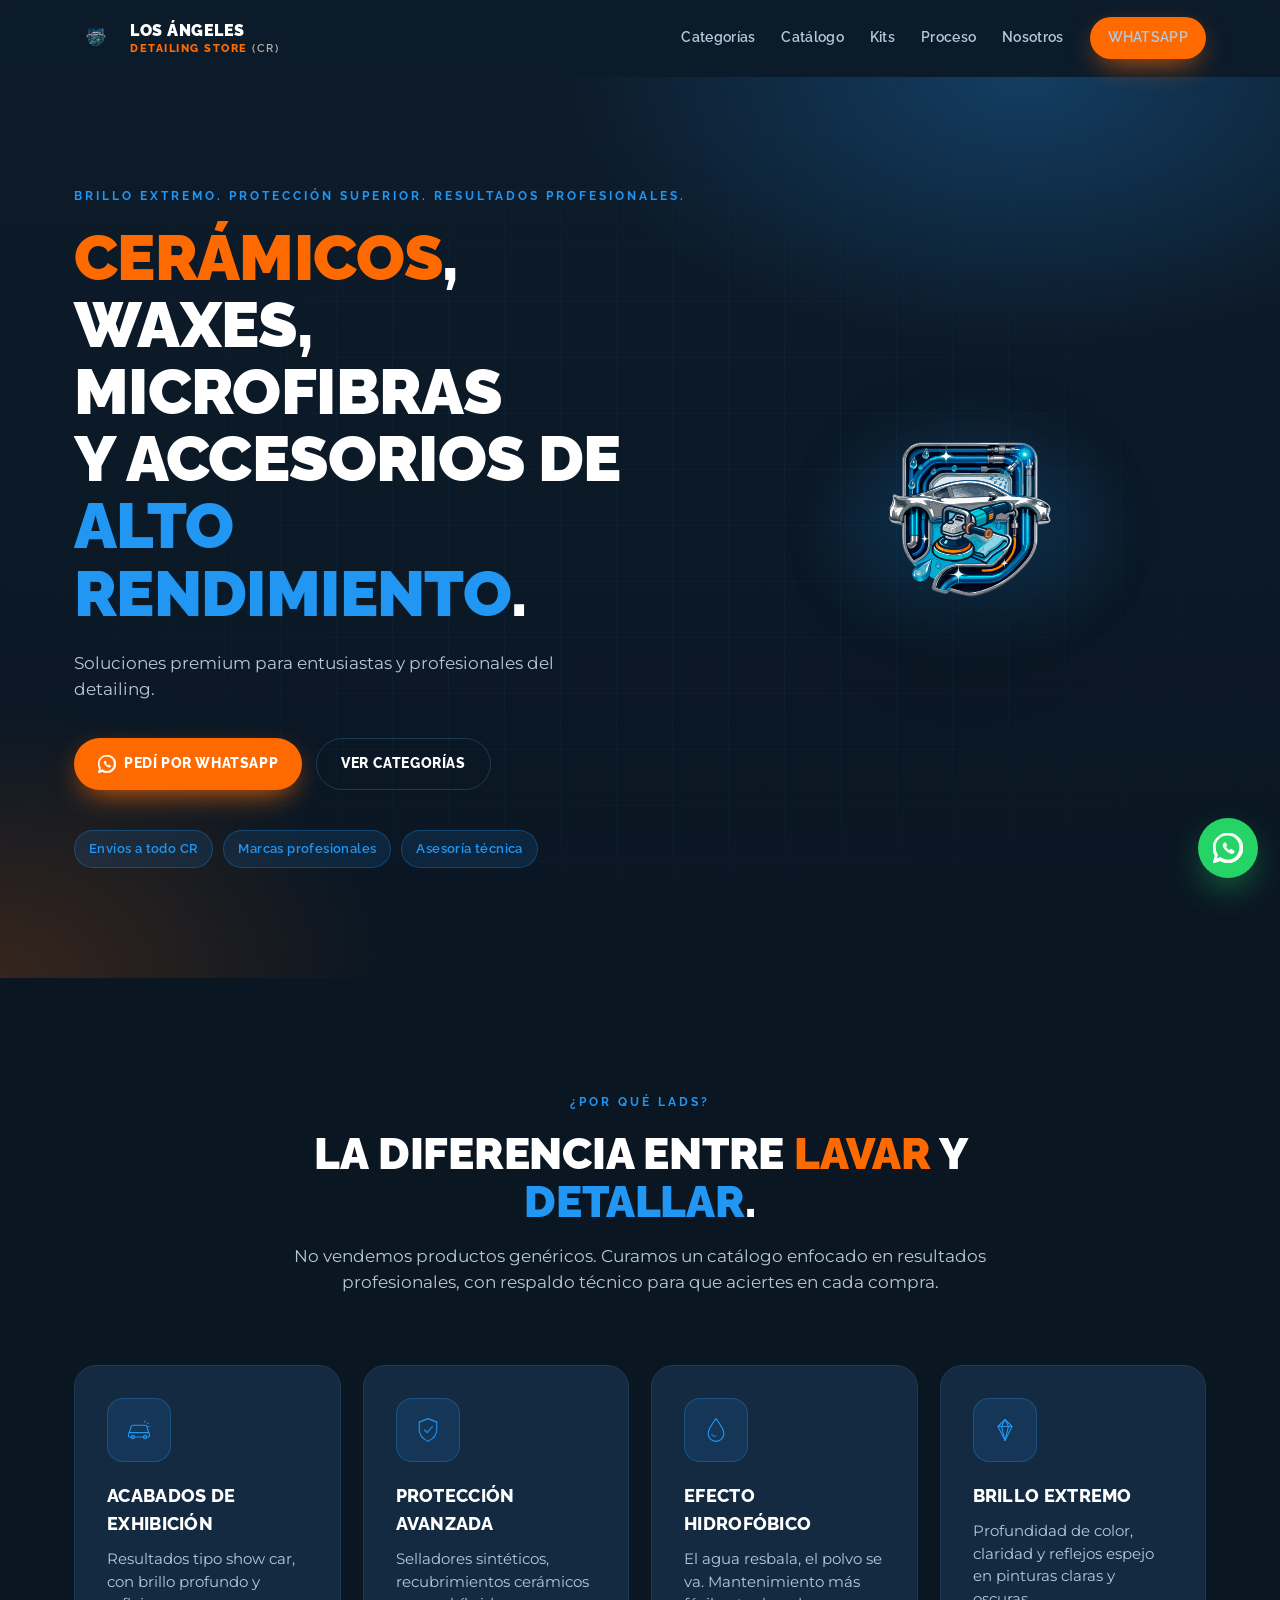
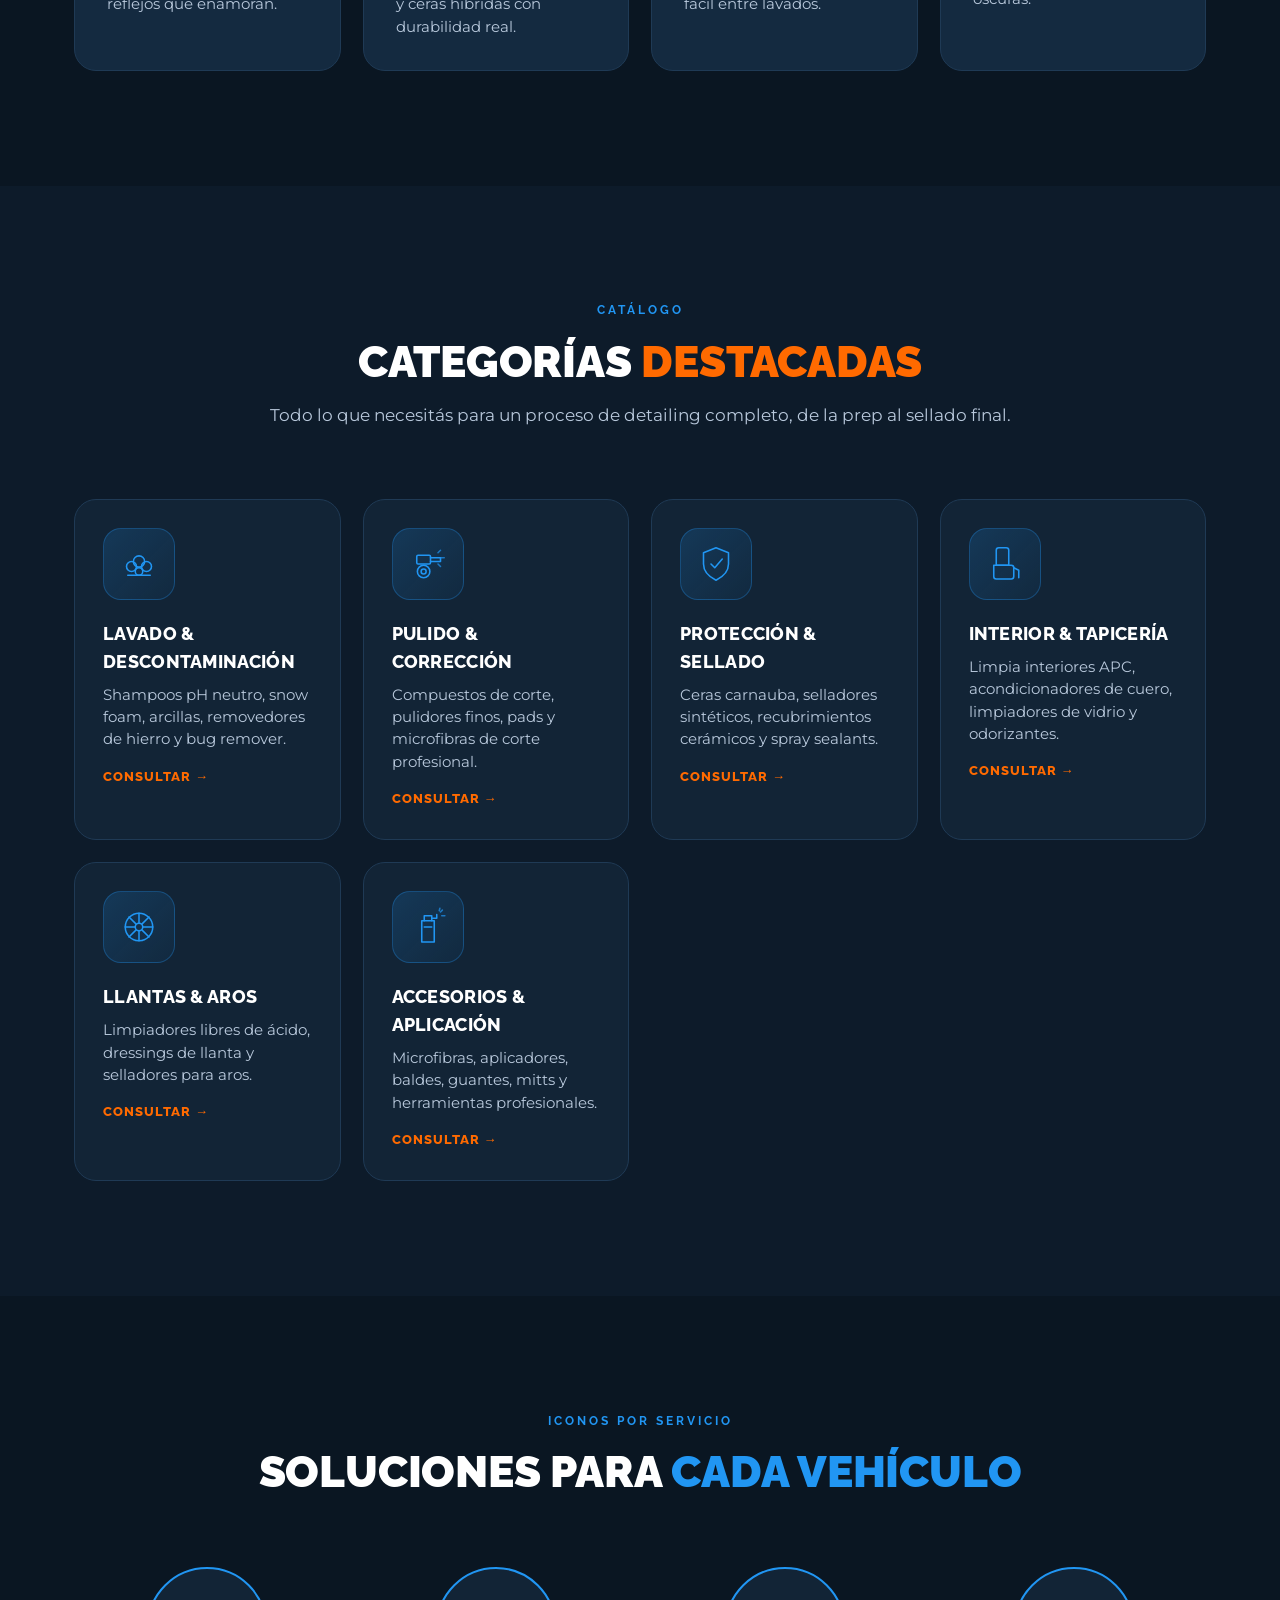
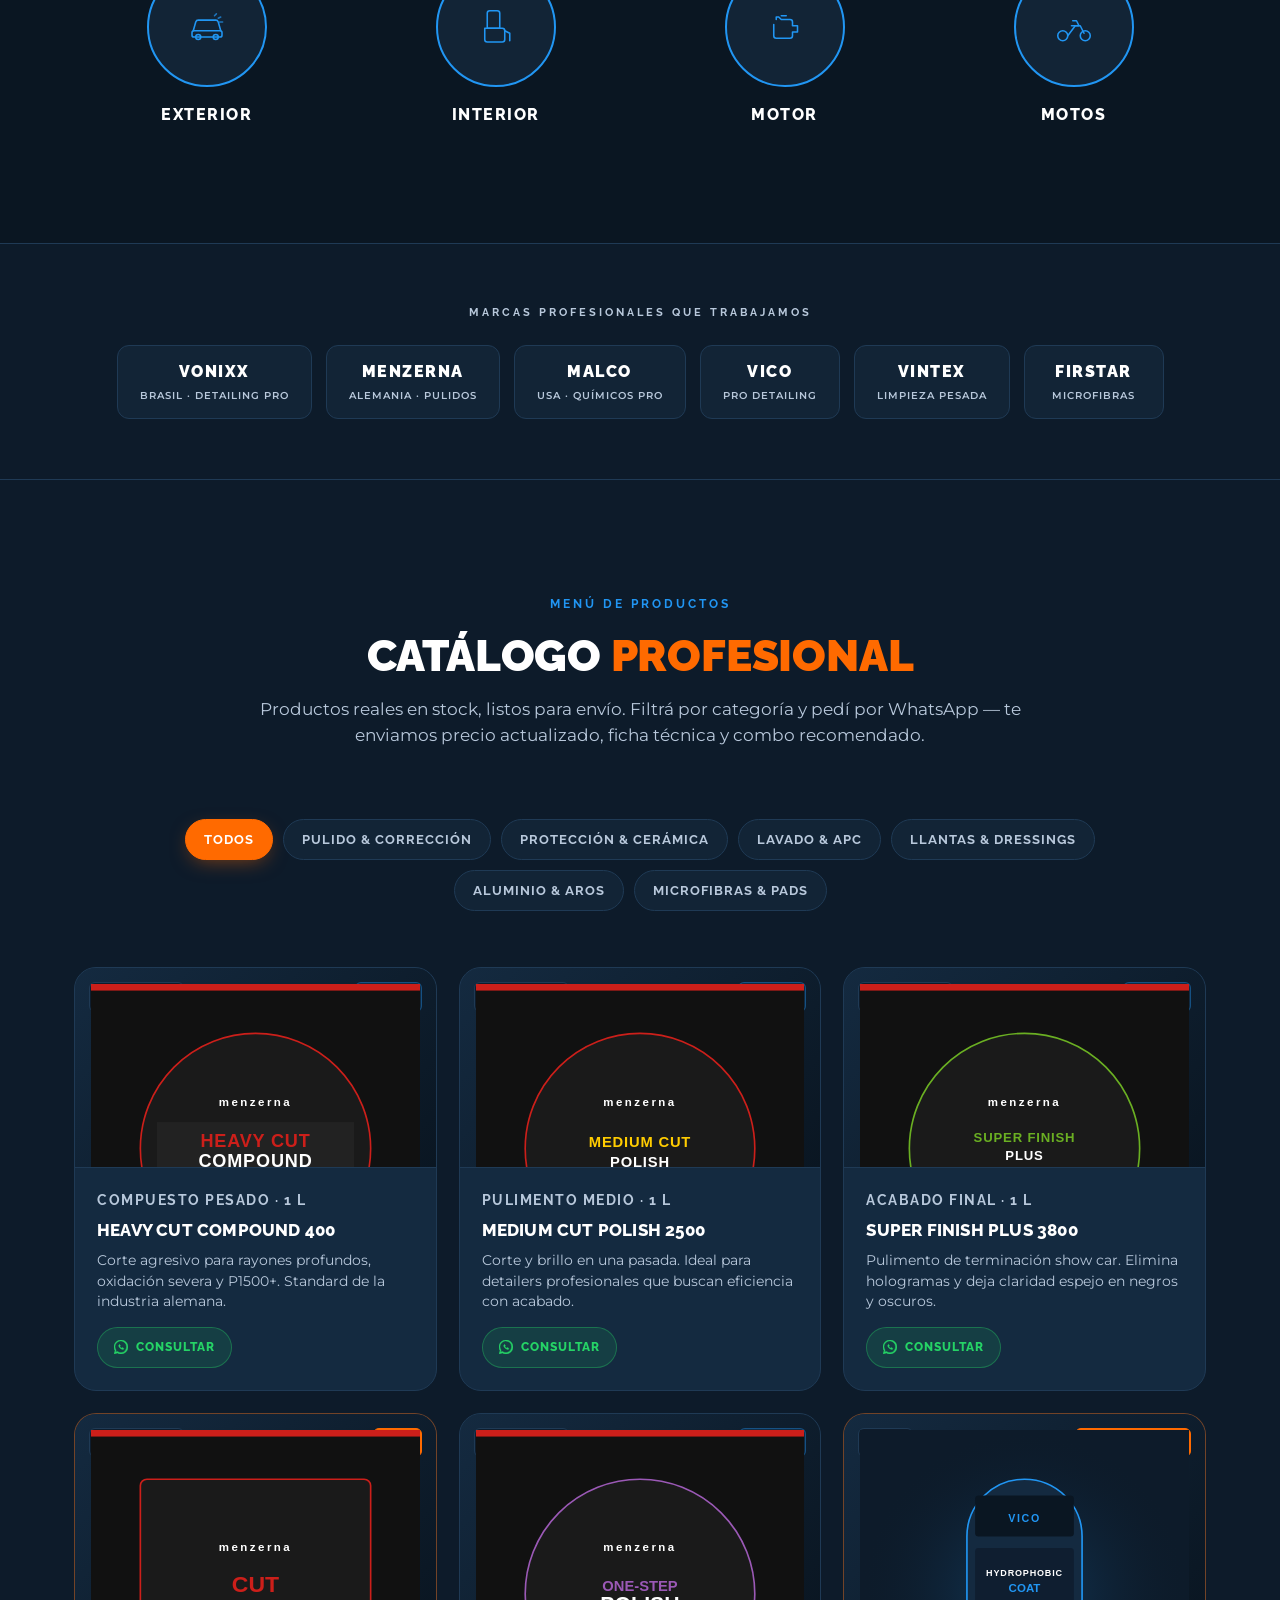
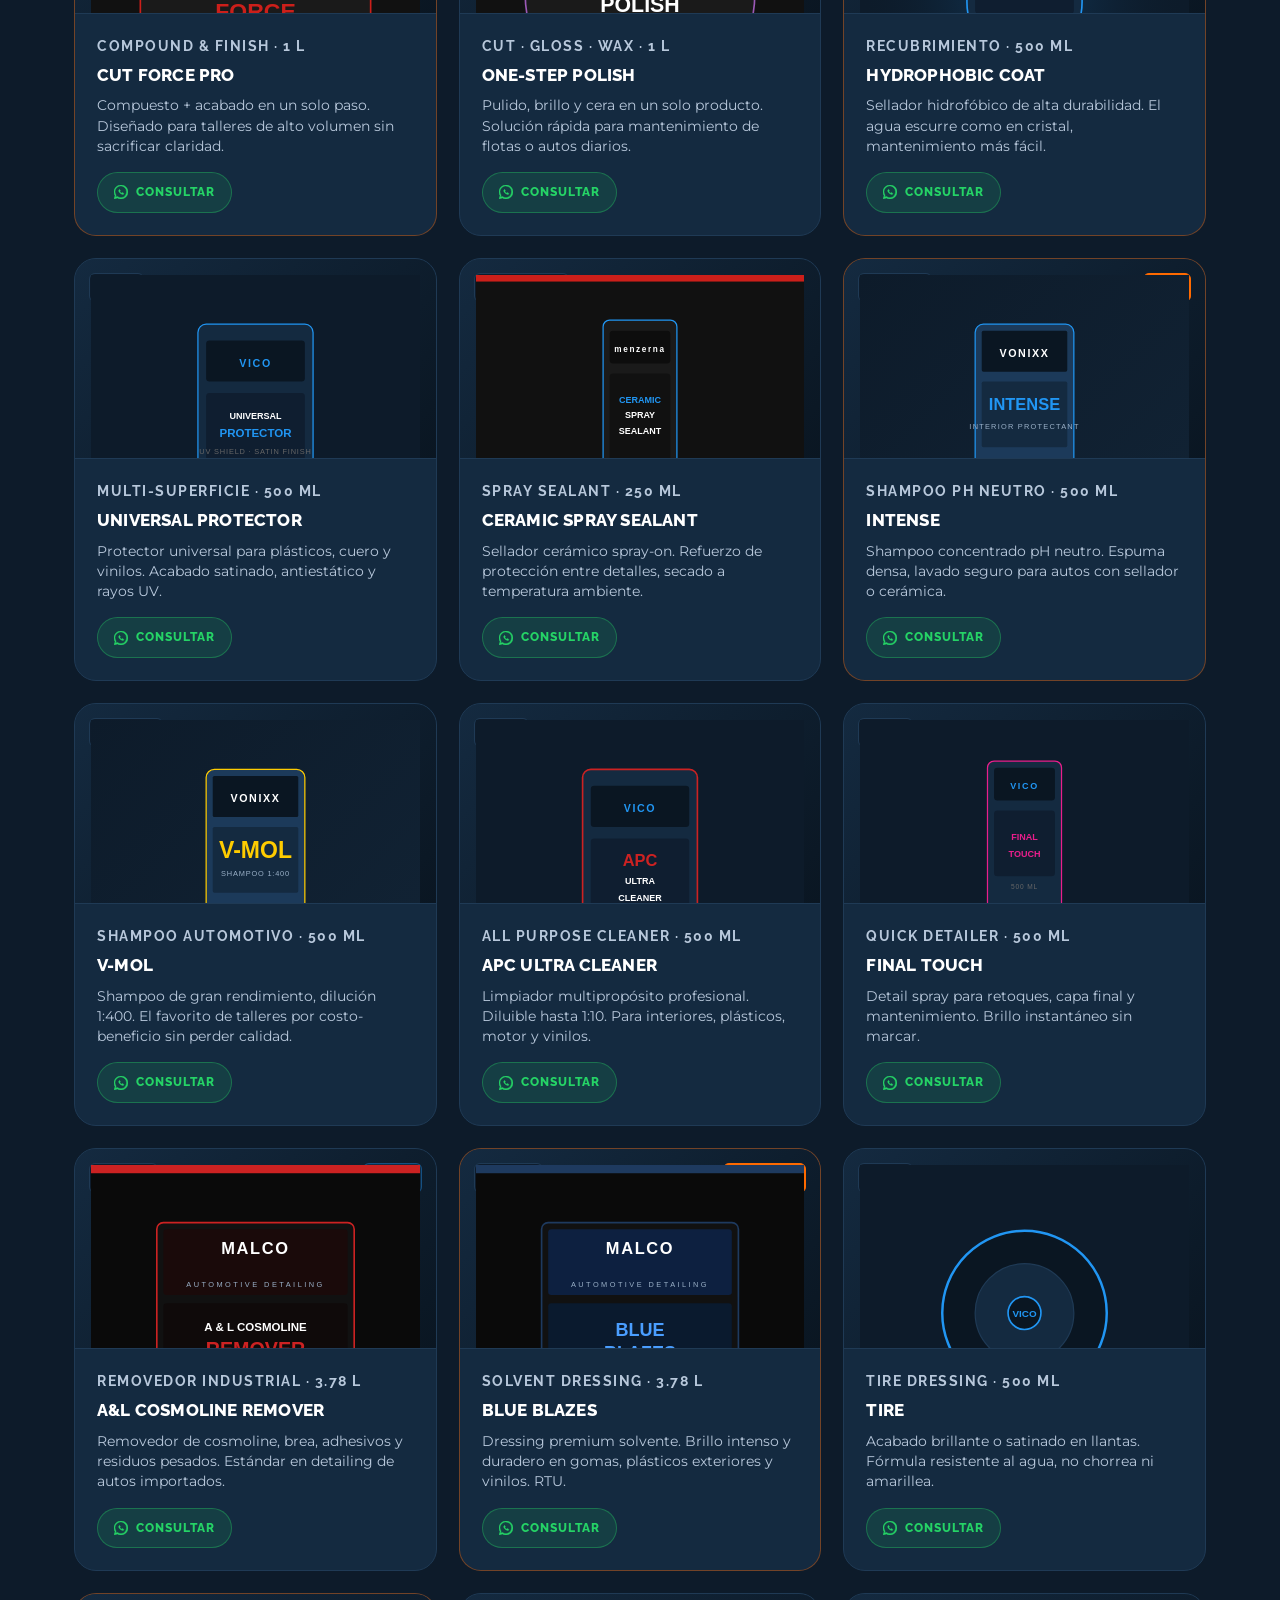
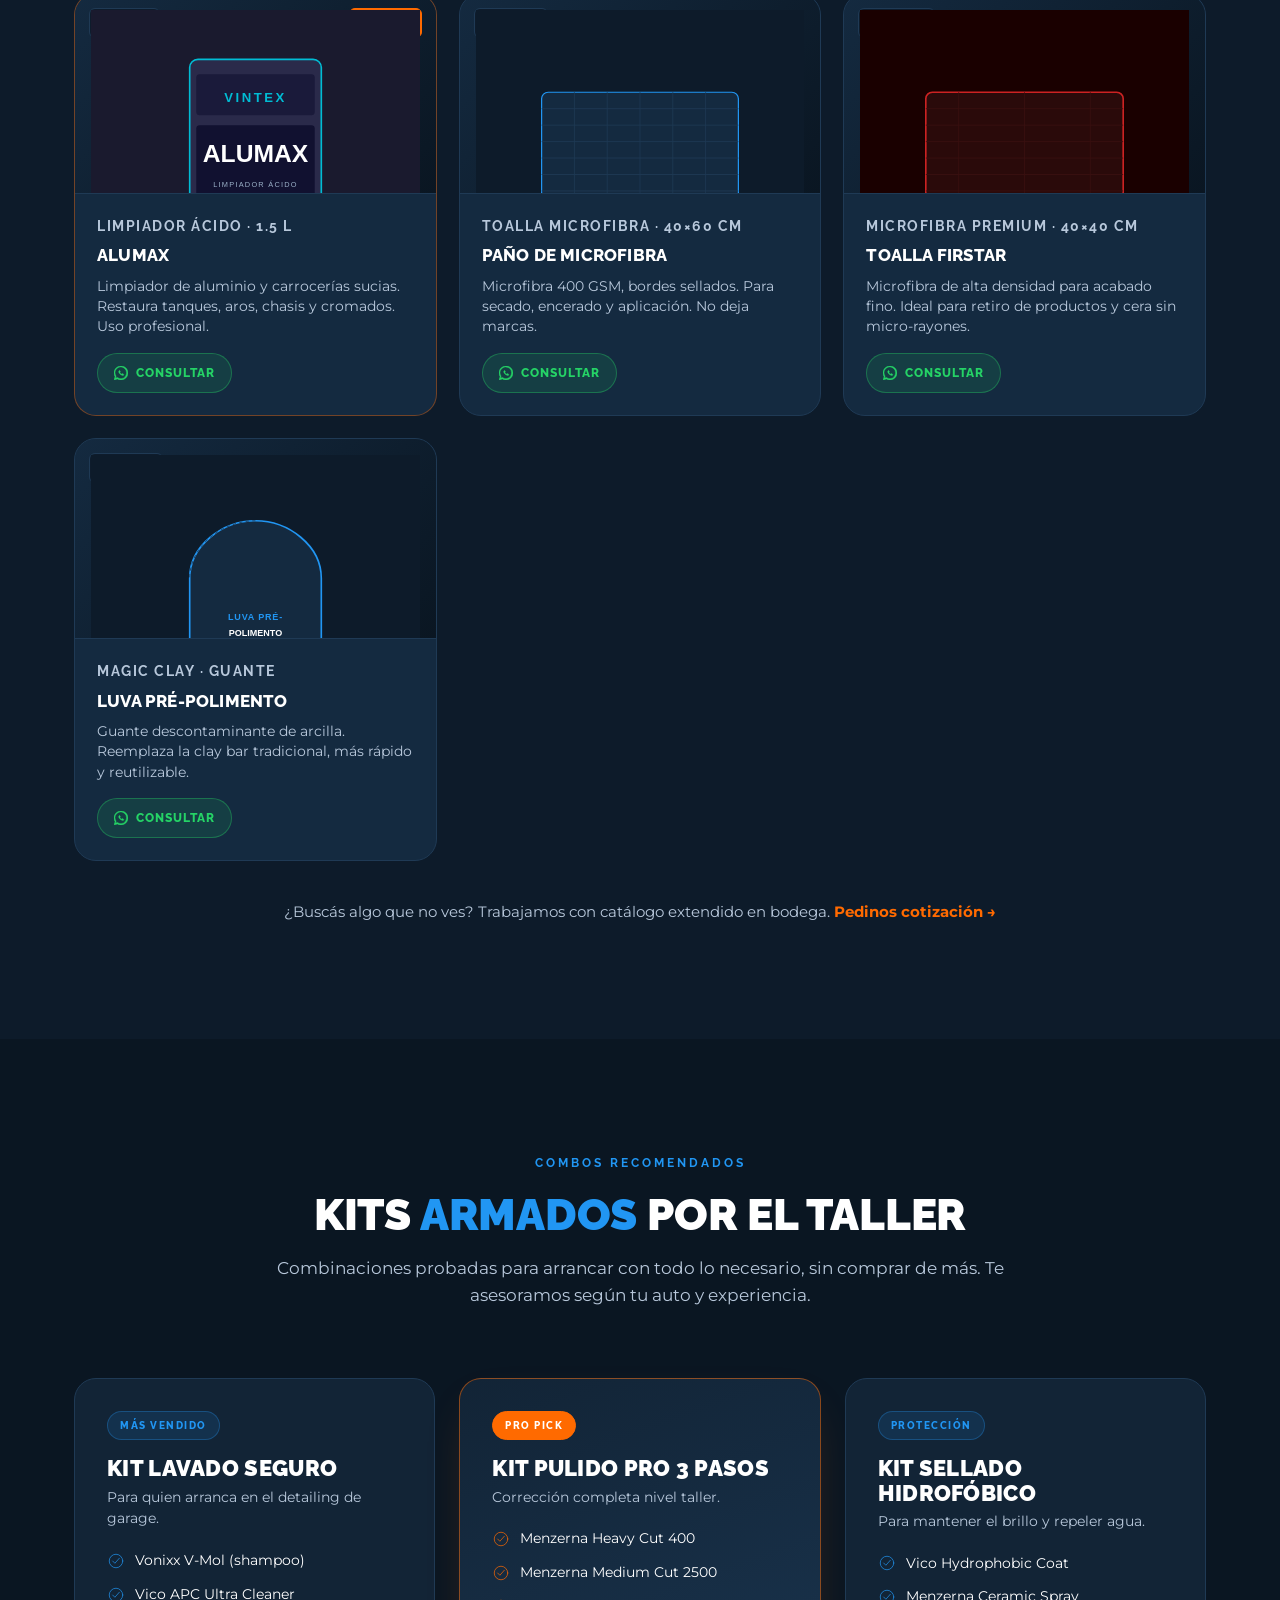
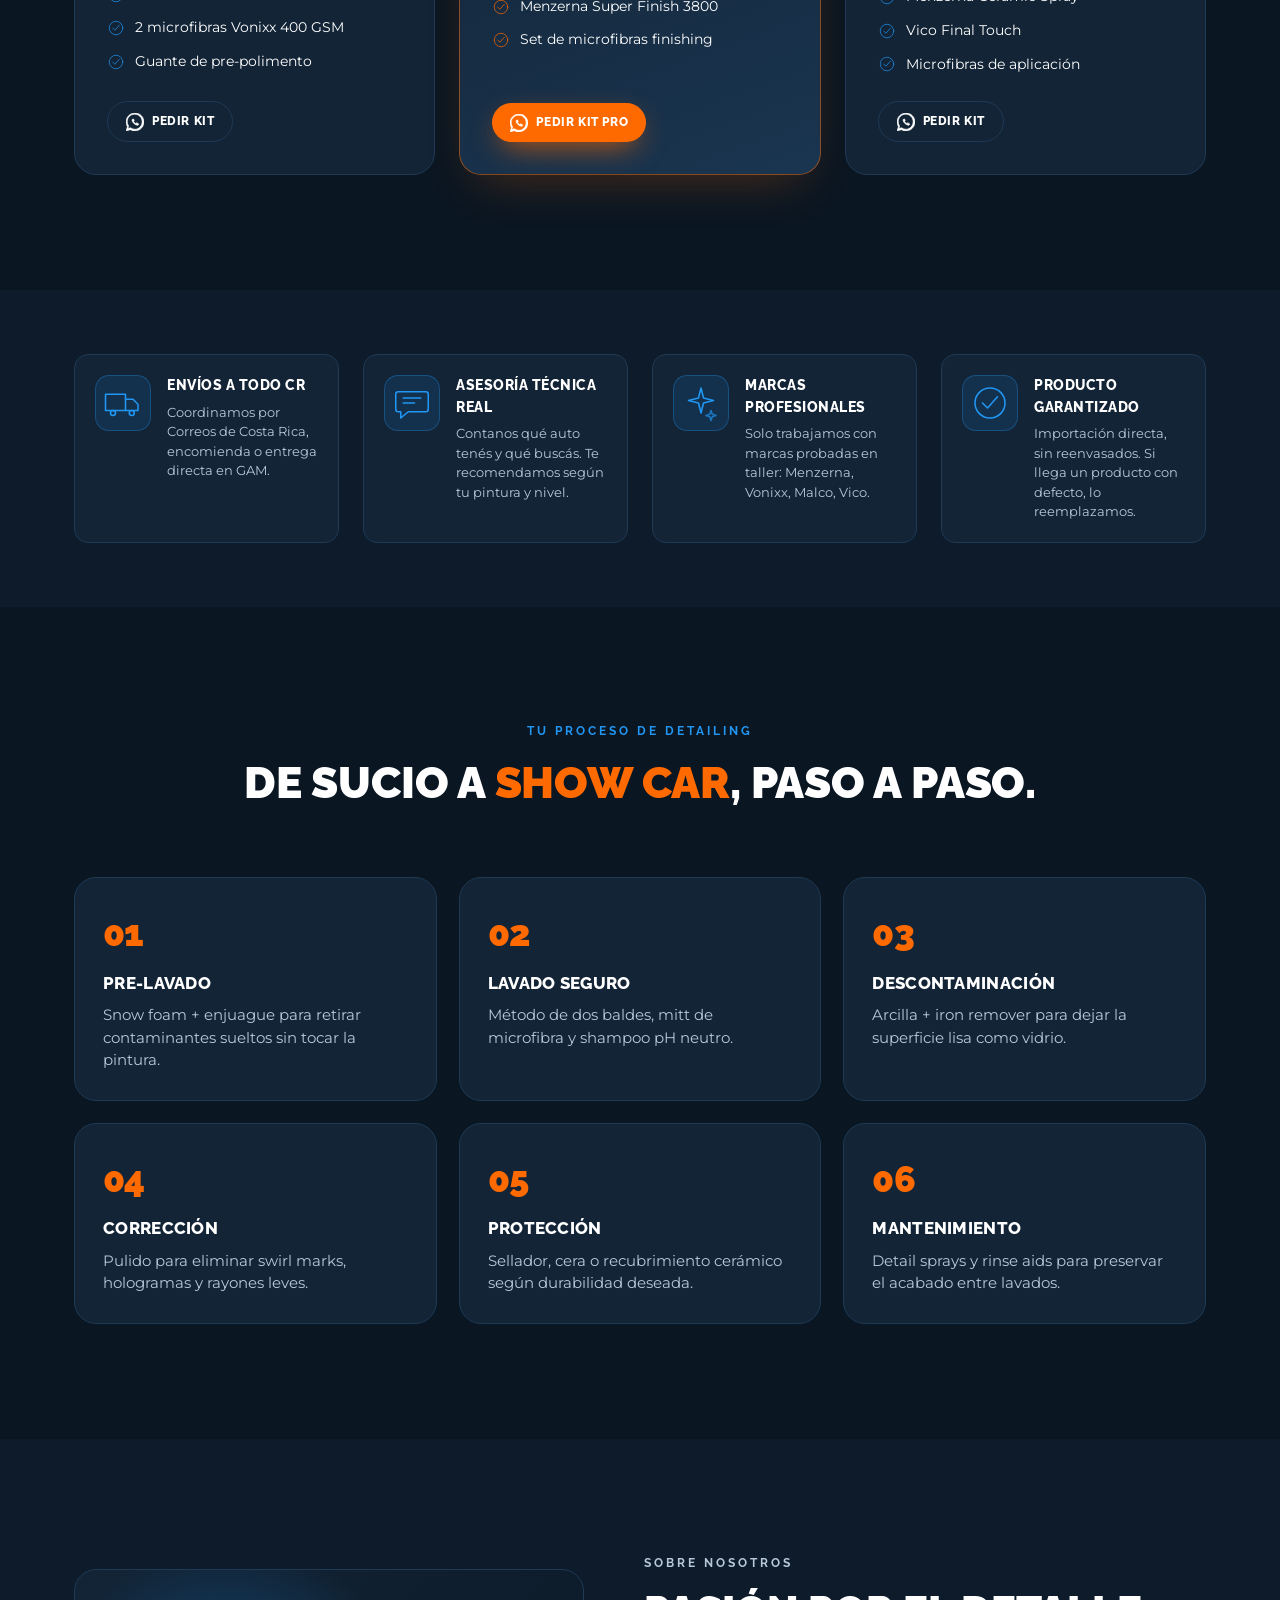
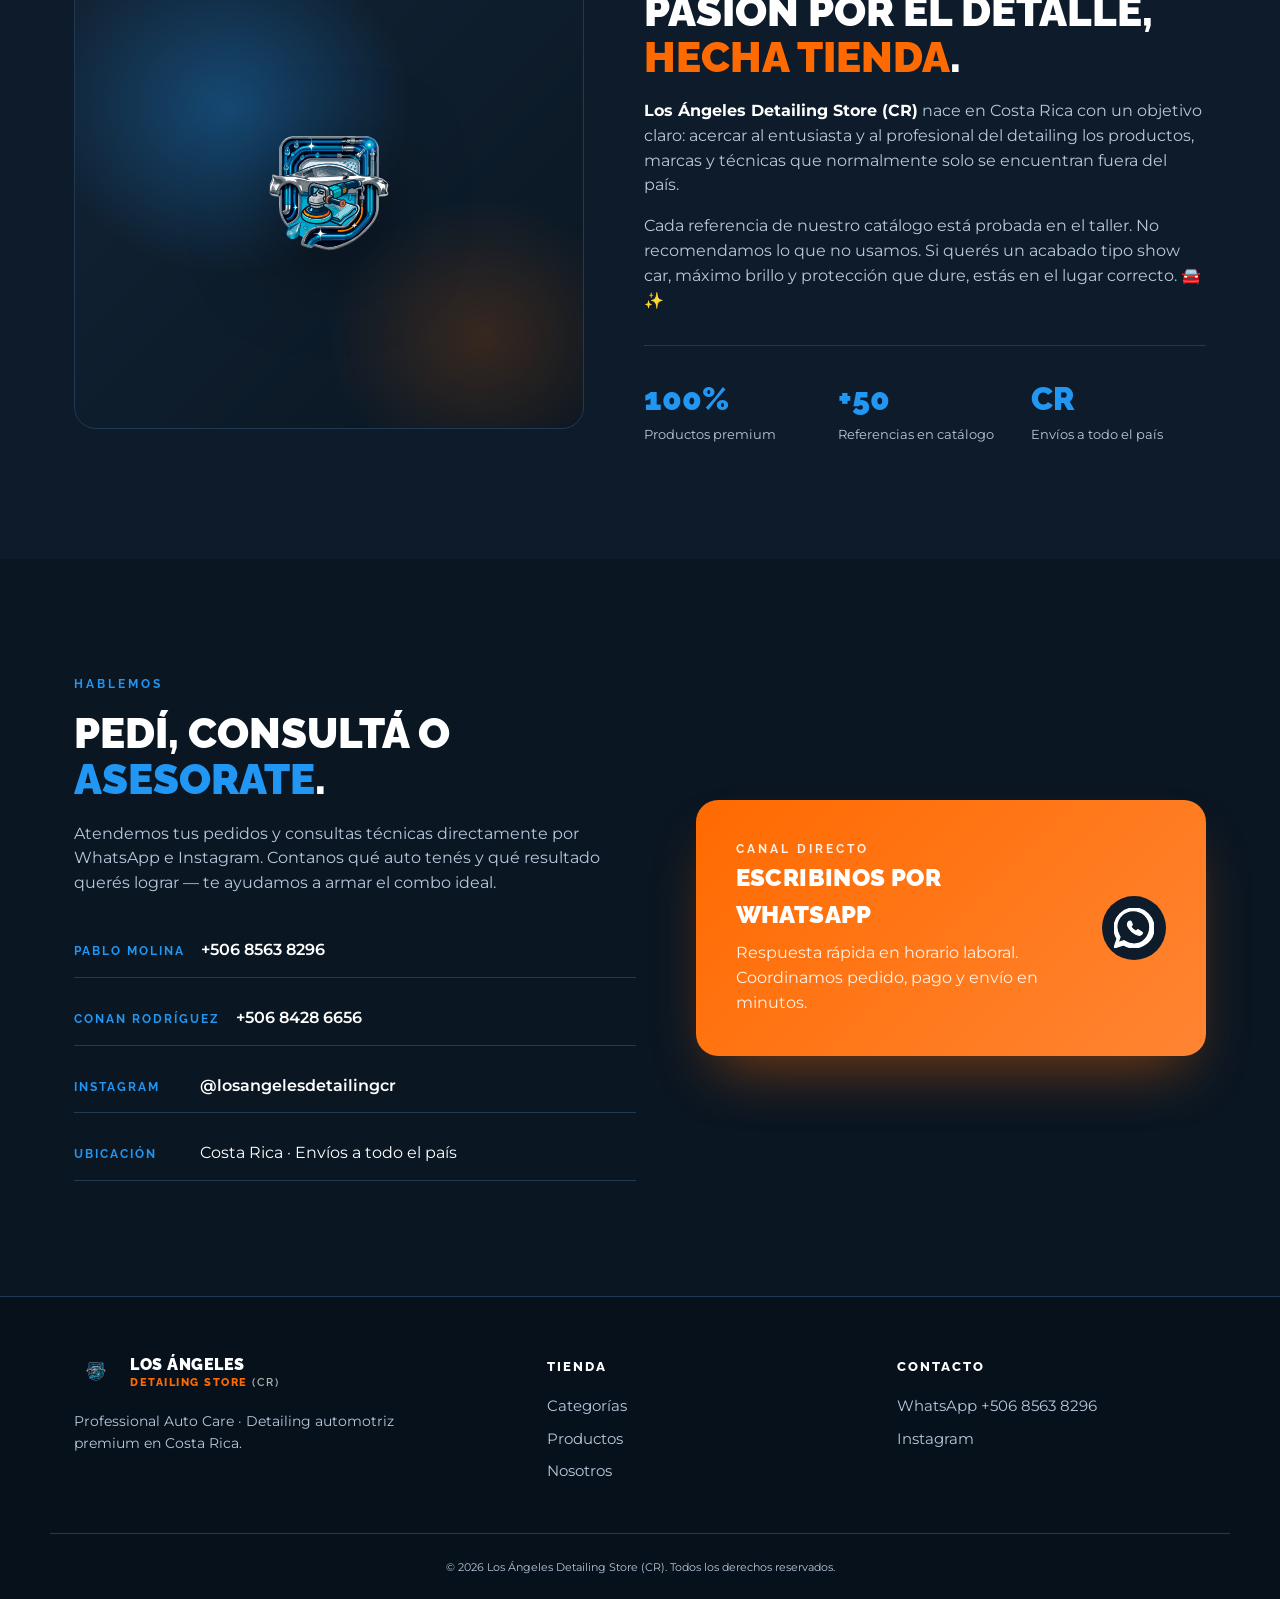
==== commit 046c63a9: "mejoras de SEO, accesibilidad y UX - Agrega og:image, og:url, Twitter Cards y canonical - Incluye JS" ====
--- a/index.html
+++ b/index.html
@@ -10,11 +10,40 @@
   <meta property="og:description" content="Productos premium para el cuidado, protección y embellecimiento de tu vehículo. Acabado show car, máximo brillo y protección avanzada." />
   <meta property="og:type" content="website" />
   <meta property="og:locale" content="es_CR" />
+  <meta property="og:image" content="assets/logo.png" />
+  <meta property="og:image:alt" content="Logotipo Los Ángeles Detailing Store (CR)" />
+  <meta property="og:url" content="https://losangelesdetailingstore.cr/" />
+  <meta name="twitter:card" content="summary_large_image" />
+  <meta name="twitter:title" content="Los Ángeles Detailing Store (CR)" />
+  <meta name="twitter:description" content="Detailing automotriz premium en Costa Rica — productos profesionales para acabado show car." />
+  <meta name="twitter:image" content="assets/logo.png" />
+  <link rel="canonical" href="https://losangelesdetailingstore.cr/" />
   <link rel="icon" type="image/svg+xml" href="assets/logo.svg" />
   <link rel="preconnect" href="https://fonts.googleapis.com" />
   <link rel="preconnect" href="https://fonts.gstatic.com" crossorigin />
   <link href="https://fonts.googleapis.com/css2?family=Raleway:wght@500;600;700;800;900&family=Montserrat:wght@400;500;600&display=swap" rel="stylesheet" />
   <link rel="stylesheet" href="styles.css" />
+
+  <script type="application/ld+json">
+  {
+    "@context": "https://schema.org",
+    "@type": "LocalBusiness",
+    "name": "Los Ángeles Detailing Store (CR)",
+    "image": "https://losangelesdetailingstore.cr/assets/logo.png",
+    "url": "https://losangelesdetailingstore.cr/",
+    "telephone": "+506-8563-8296",
+    "description": "Tienda especializada en detailing automotriz premium en Costa Rica. Productos profesionales para acabado tipo show car: ceras, selladores, recubrimientos cerámicos, descontaminantes y más.",
+    "address": {
+      "@type": "PostalAddress",
+      "addressCountry": "CR"
+    },
+    "sameAs": [
+      "https://wa.me/50685638296",
+      "https://instagram.com/"
+    ],
+    "priceRange": "$$"
+  }
+  </script>
 </head>
 <body>
   <a class="skip-link" href="#main">Saltar al contenido</a>
@@ -313,7 +342,7 @@
         </header>
 
         <div class="filters" role="tablist" aria-label="Filtrar por categoría">
-          <button class="filter is-active" data-filter="all" role="tab" aria-selected="true">Todos</button>
+          <button class="filter is-active" data-filter="all" role="tab" aria-selected="true" aria-current="true">Todos</button>
           <button class="filter" data-filter="pulido" role="tab">Pulido & Corrección</button>
           <button class="filter" data-filter="proteccion" role="tab">Protección & Cerámica</button>
           <button class="filter" data-filter="lavado" role="tab">Lavado & APC</button>
@@ -328,7 +357,7 @@
           <article class="pcard" data-cat="pulido" data-brand="menzerna">
             <div class="pcard__media">
               <span class="pcard__brand">menzerna</span>
-              <img src="assets/products/menzerna-hcc400.svg" alt="Menzerna Heavy Cut Compound 400" loading="lazy"/>
+              <img src="https://www.menzerna.com/fileadmin/ns_theme_menzerna/Bilder/Autopolitur/Produktbilder/Produkt_freigestellt/Autopolitur_Heavy_Cut_Compound_400_IF_freigestellt_1100x1100.png" alt="Menzerna Heavy Cut Compound 400" loading="lazy" onerror="this.onerror=null;this.src='assets/products/menzerna-hcc400.svg'"/>
               <span class="pcard__stage">PASO 1</span>
             </div>
             <div class="pcard__body">
@@ -344,7 +373,7 @@
           <article class="pcard" data-cat="pulido" data-brand="menzerna">
             <div class="pcard__media">
               <span class="pcard__brand">menzerna</span>
-              <img src="assets/products/menzerna-mcp2500.svg" alt="Menzerna Medium Cut Polish 2500" loading="lazy"/>
+              <img src="https://www.menzerna.com/fileadmin/_processed_/9/1/csm_menzerna_MCP_2500_V1_696x396_02a9d551b8.jpg" alt="Menzerna Medium Cut Polish 2500" loading="lazy" onerror="this.onerror=null;this.src='assets/products/menzerna-mcp2500.svg'"/>
               <span class="pcard__stage">PASO 2</span>
             </div>
             <div class="pcard__body">
@@ -360,7 +389,7 @@
           <article class="pcard" data-cat="pulido" data-brand="menzerna">
             <div class="pcard__media">
               <span class="pcard__brand">menzerna</span>
-              <img src="assets/products/menzerna-sfp3800.svg" alt="Menzerna Super Finish Plus 3800" loading="lazy"/>
+              <img src="https://www.menzerna.com/fileadmin/_processed_/b/d/csm_menzerna_SFP3800_V1_696x396_c7b61c1e20.jpg" alt="Menzerna Super Finish Plus 3800" loading="lazy" onerror="this.onerror=null;this.src='assets/products/menzerna-sfp3800.svg'"/>
               <span class="pcard__stage">PASO 3</span>
             </div>
             <div class="pcard__body">
@@ -376,7 +405,7 @@
           <article class="pcard pcard--featured" data-cat="pulido" data-brand="menzerna">
             <div class="pcard__media">
               <span class="pcard__brand">menzerna</span>
-              <img src="assets/products/menzerna-cut-force-pro.svg" alt="Menzerna Cut Force Pro" loading="lazy"/>
+              <img src="https://www.menzerna.com/fileadmin/_processed_/b/d/csm_menzerna-Thumbnail-mit-Auto-CFP_Teaser-EN_0a94b6b282.jpg" alt="Menzerna Cut Force Pro" loading="lazy" onerror="this.onerror=null;this.src='assets/products/menzerna-cut-force-pro.svg'"/>
               <span class="pcard__stage pcard__stage--hot">PRO</span>
             </div>
             <div class="pcard__body">
@@ -392,7 +421,7 @@
           <article class="pcard" data-cat="pulido" data-brand="menzerna">
             <div class="pcard__media">
               <span class="pcard__brand">menzerna</span>
-              <img src="assets/products/menzerna-one-step.svg" alt="Menzerna One-Step Polish" loading="lazy"/>
+              <img src="https://www.menzerna.com/fileadmin/_processed_/e/0/csm_menzerna_3in1_V1_696x396_ccc80401f6.jpg" alt="Menzerna One-Step Polish" loading="lazy" onerror="this.onerror=null;this.src='assets/products/menzerna-one-step.svg'"/>
               <span class="pcard__stage">3-EN-1</span>
             </div>
             <div class="pcard__body">
@@ -840,7 +869,7 @@
       <nav aria-label="Footer">
         <h4>Tienda</h4>
         <a href="#categorias">Categorías</a>
-        <a href="#productos">Productos</a>
+        <a href="#catalogo">Productos</a>
         <a href="#nosotros">Nosotros</a>
       </nav>
 
--- a/styles.css
+++ b/styles.css
@@ -19,7 +19,7 @@
   --surface:   #142a40;
   --line:      #1f3a55;
   --text:      var(--blanco);
-  --muted:     #9ab0c7;
+  --muted:     #b8c8db;
   --accent:    var(--naranja-energia);
   --accent-2:  #ff8533;
   --blue:      var(--azul-electrico);
@@ -265,8 +265,8 @@
 
 /* === GRIDS === */
 .grid { display: grid; gap: 22px; }
-.grid--3 { grid-template-columns: repeat(3, minmax(0, 1fr)); }
-.grid--4 { grid-template-columns: repeat(4, minmax(0, 1fr)); }
+.grid--3 { grid-template-columns: repeat(auto-fit, minmax(260px, 1fr)); }
+.grid--4 { grid-template-columns: repeat(auto-fit, minmax(220px, 1fr)); }
 
 /* === BENEFICIOS === */
 .beneficios { background: var(--bg-2); }
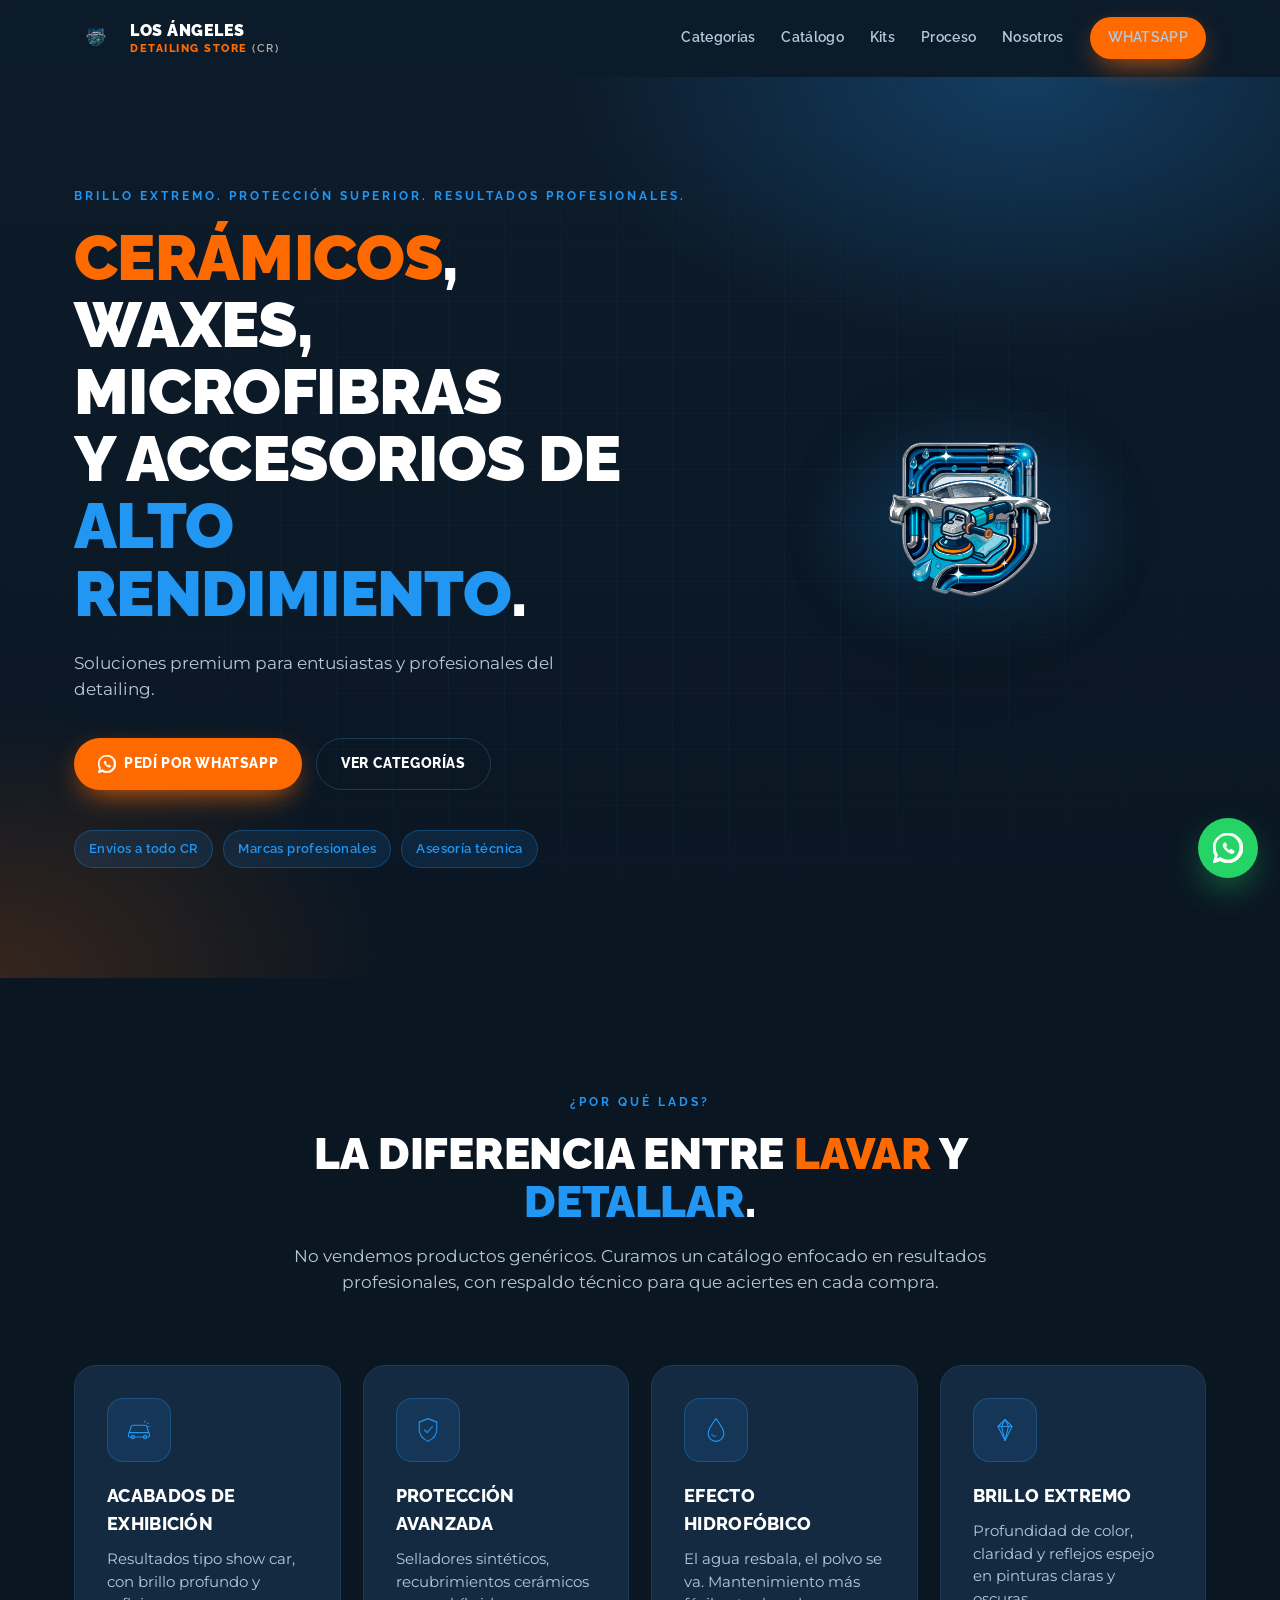
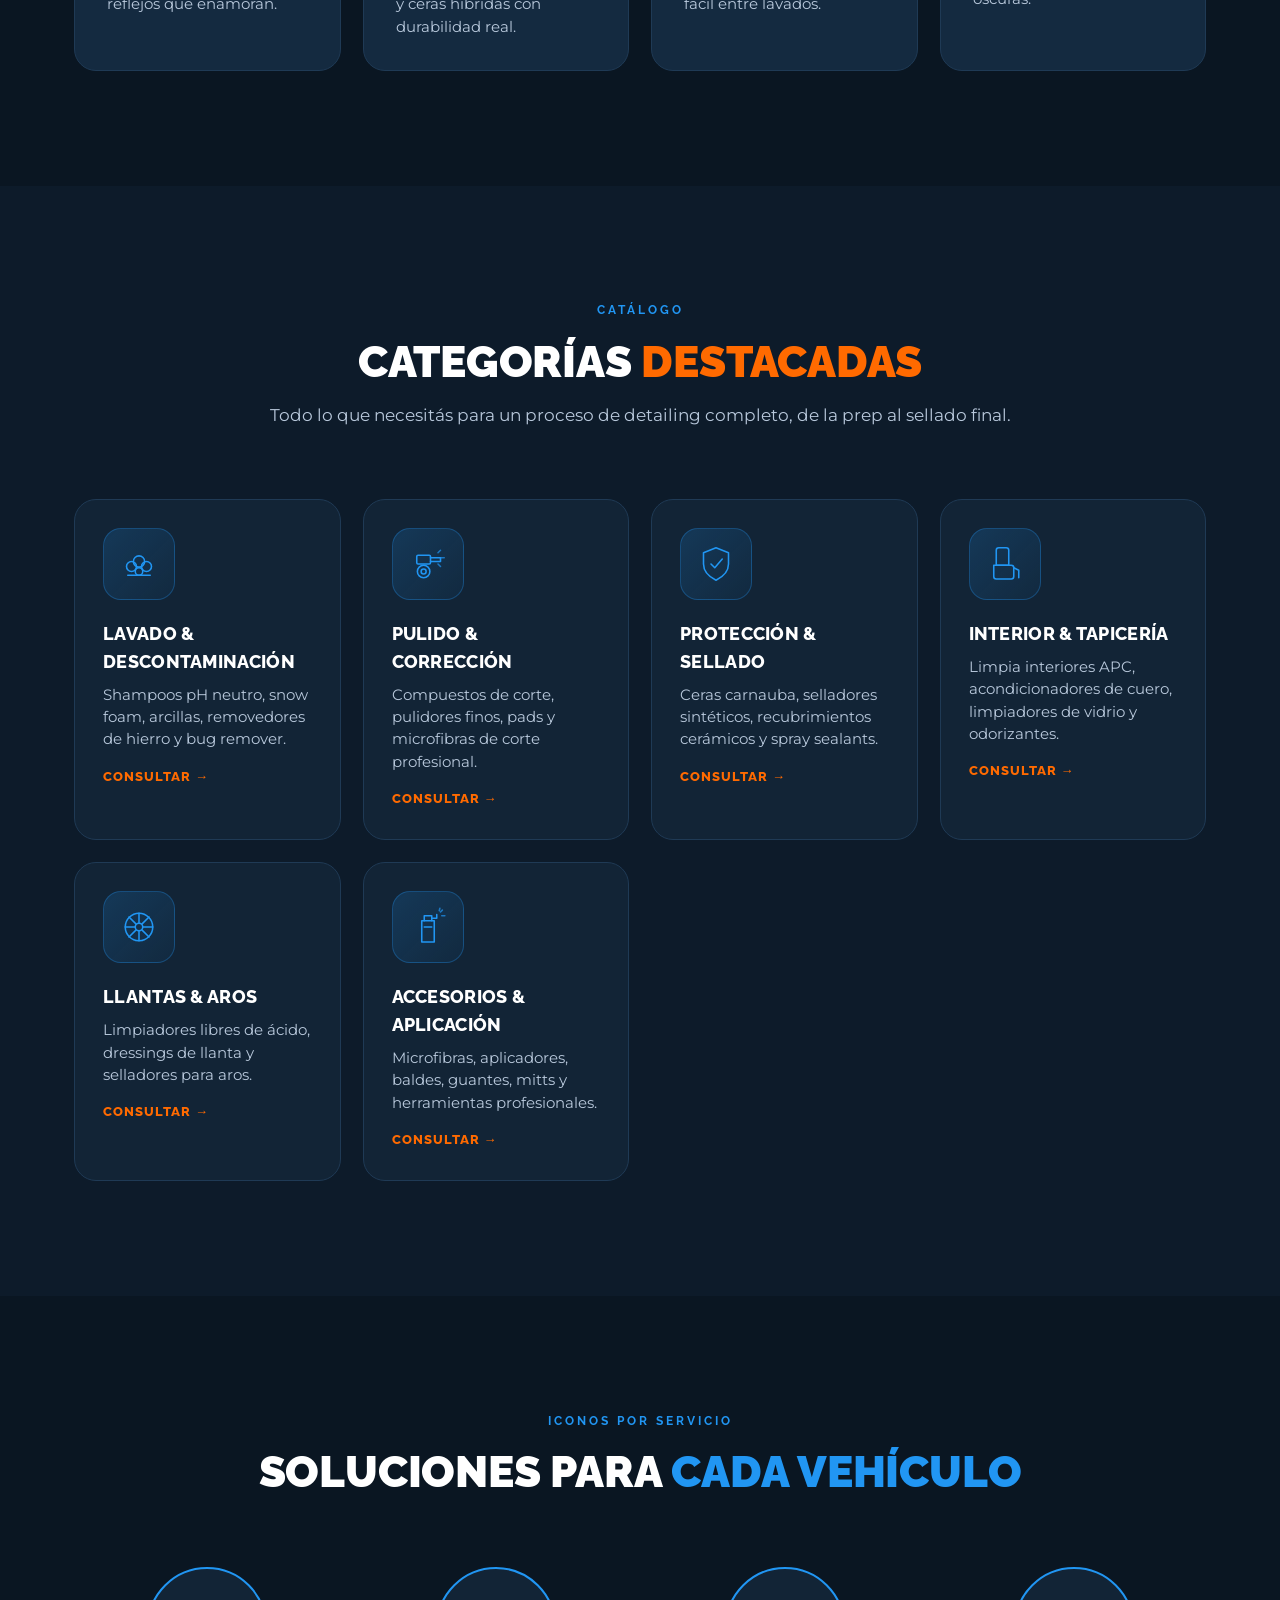
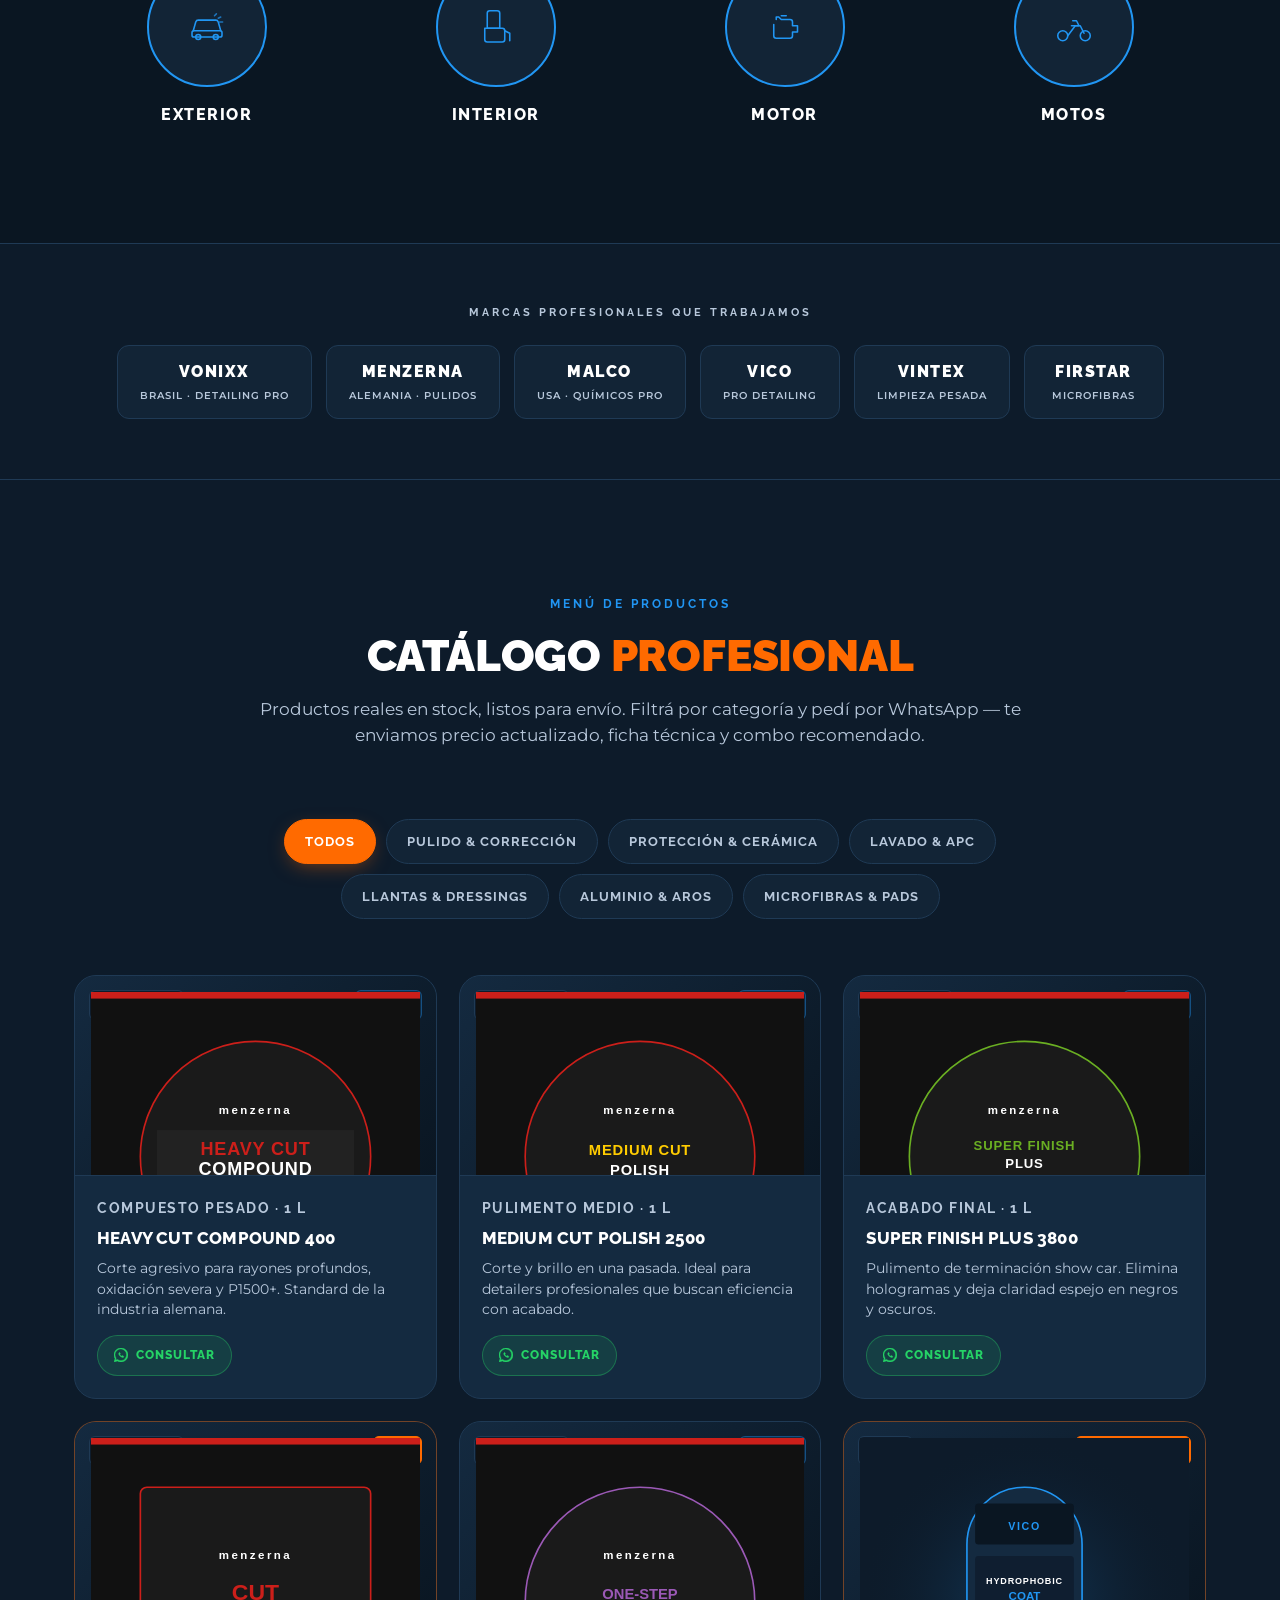
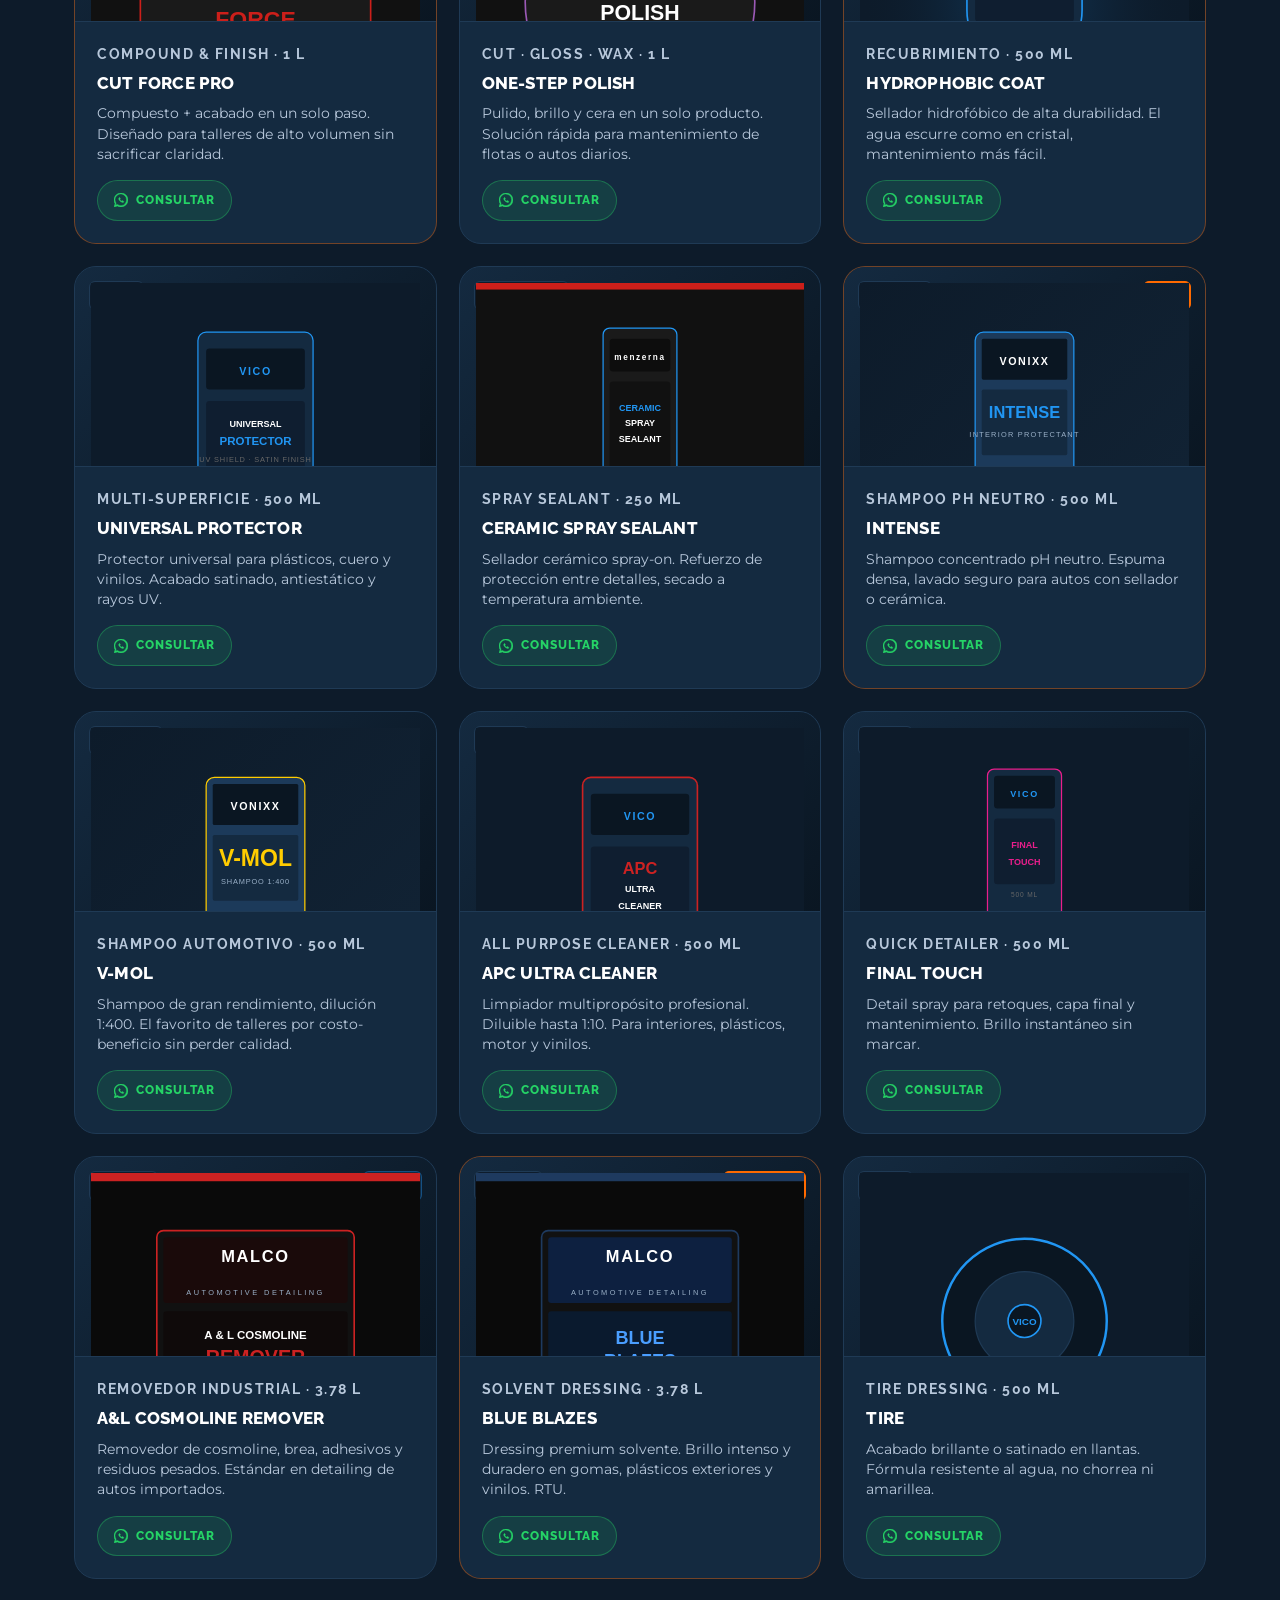
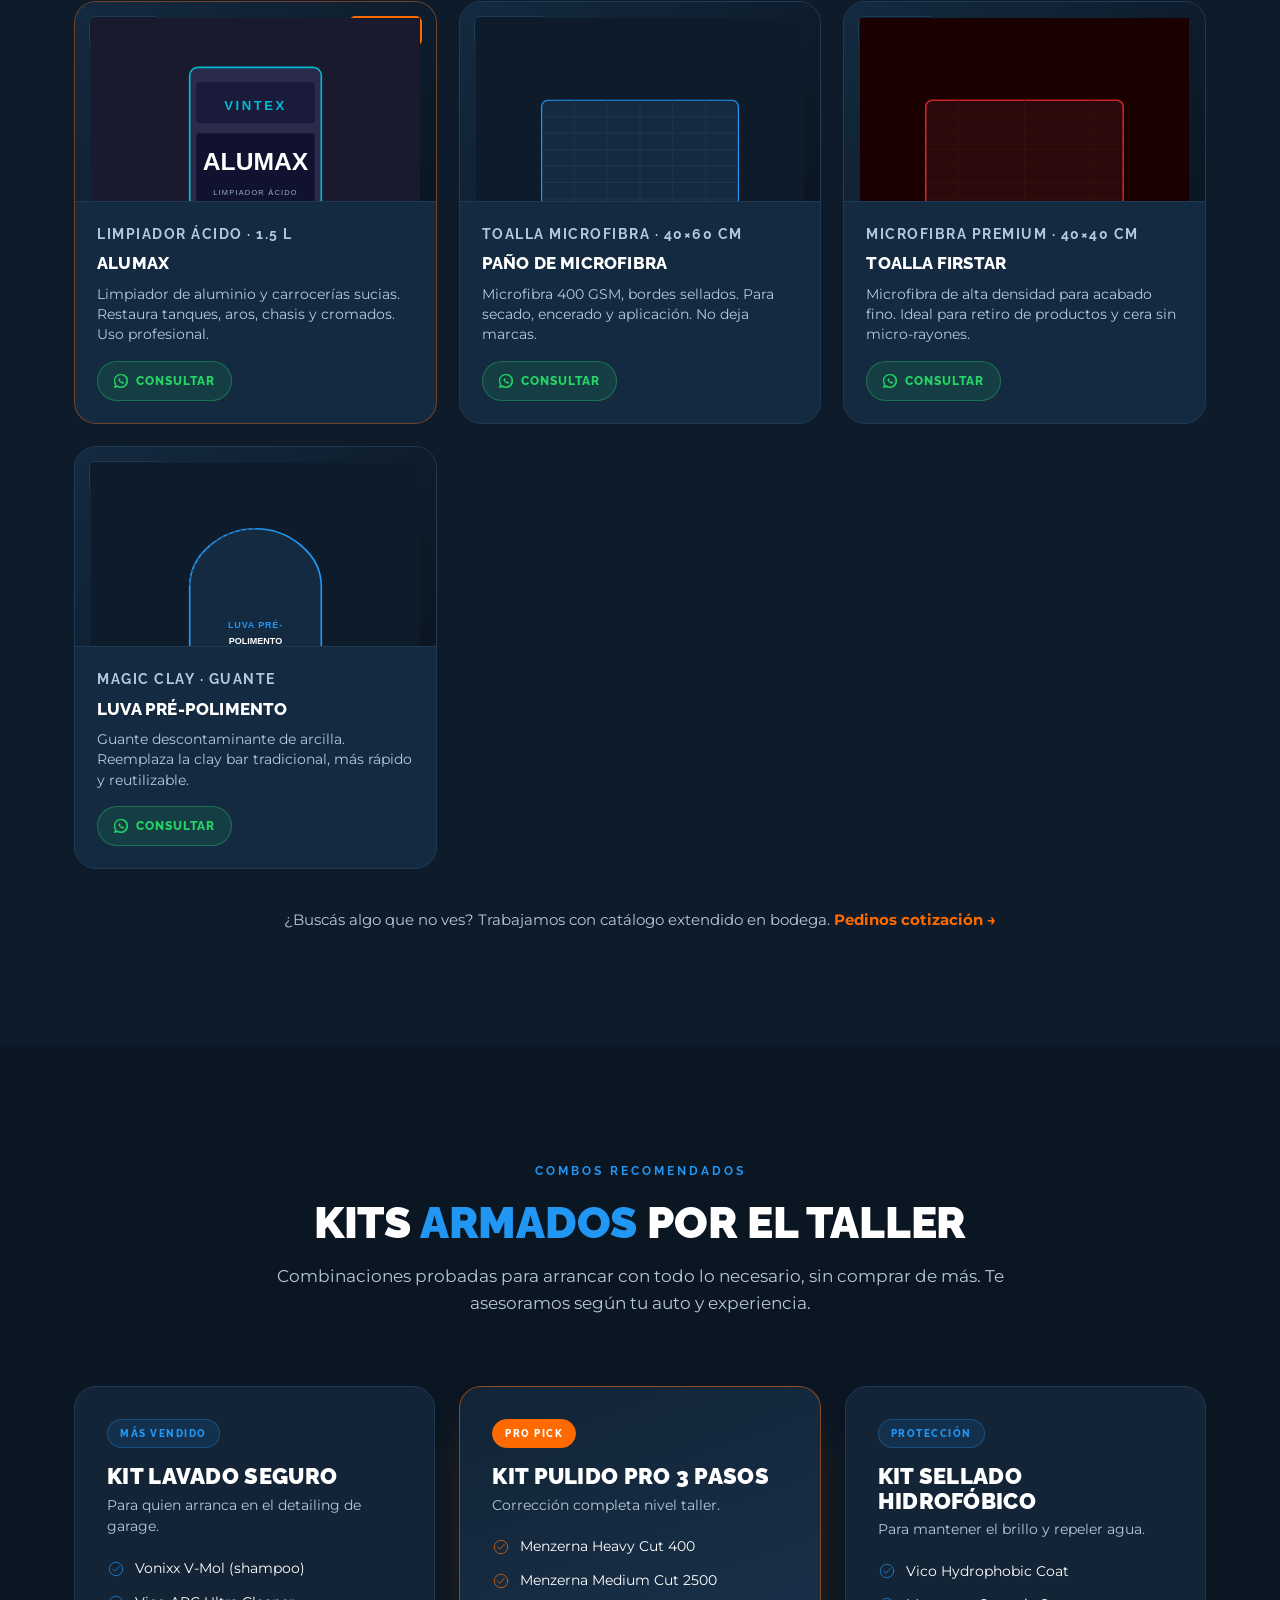
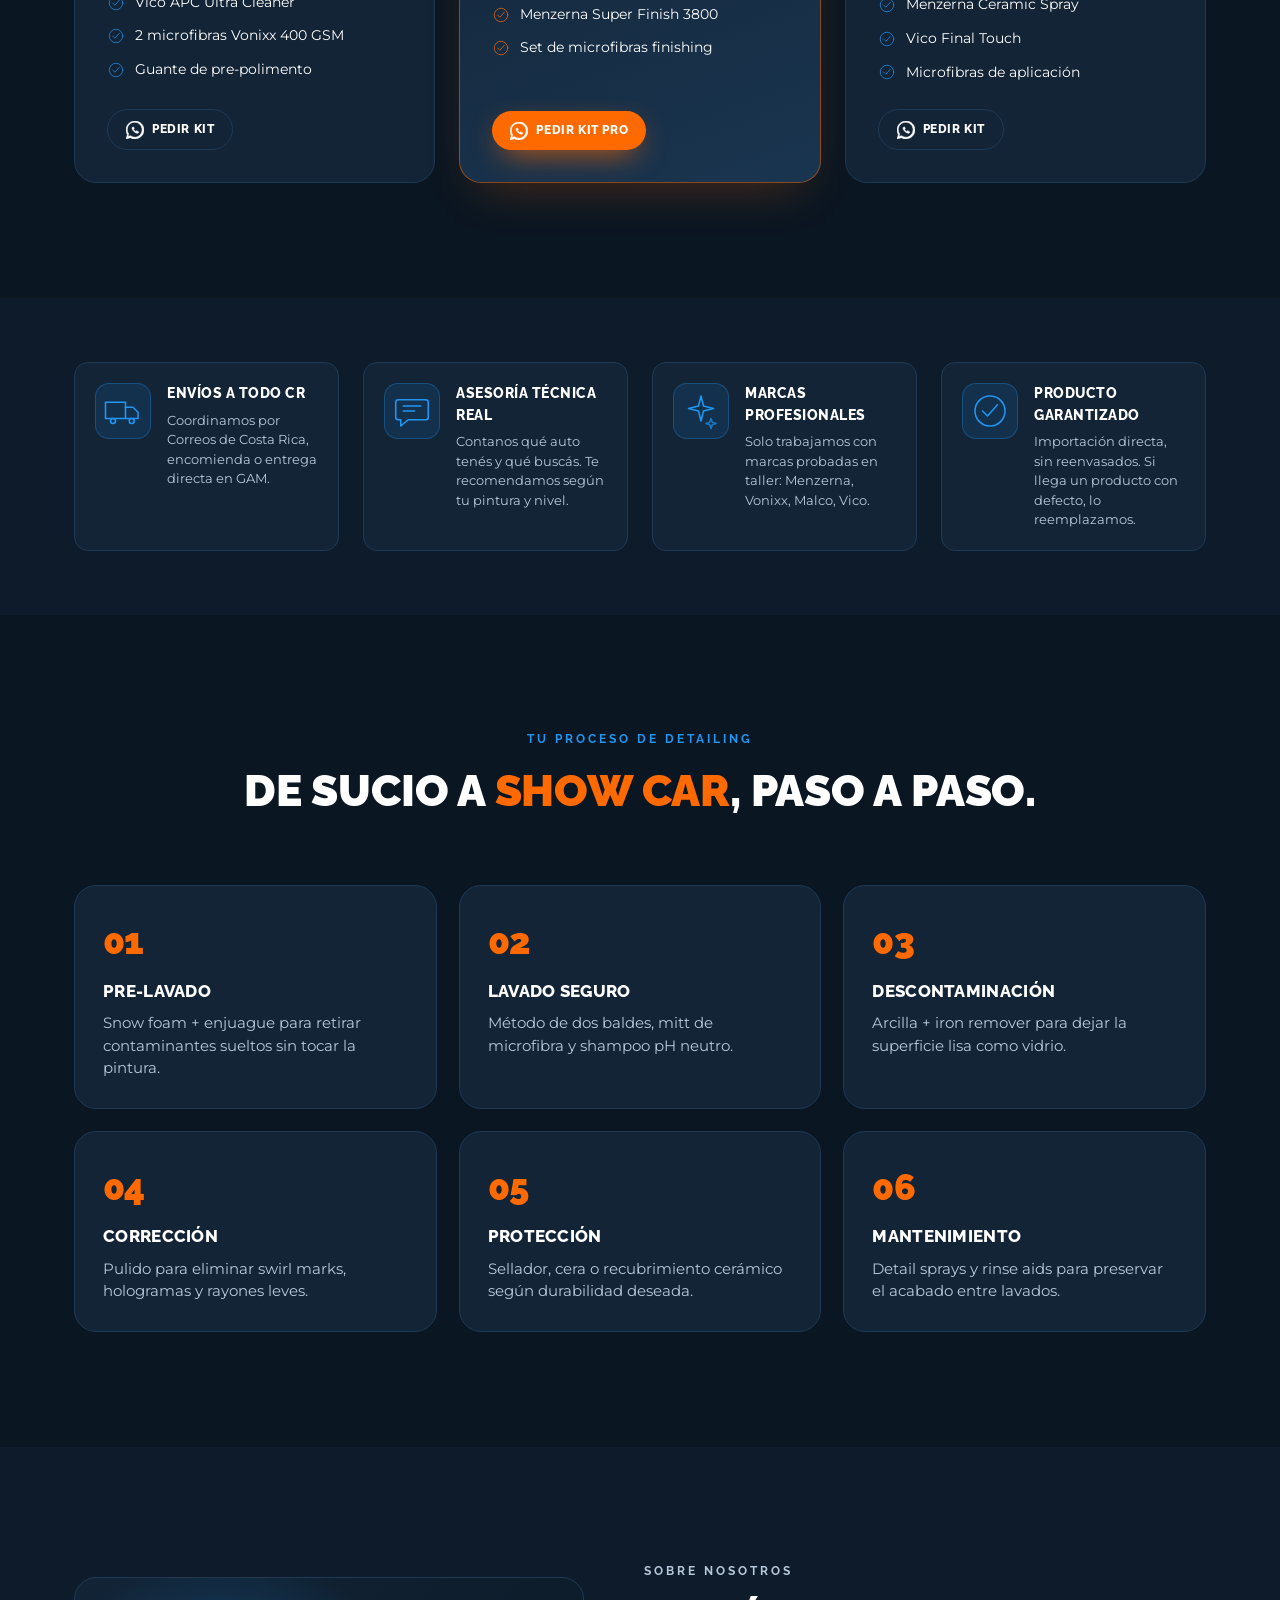
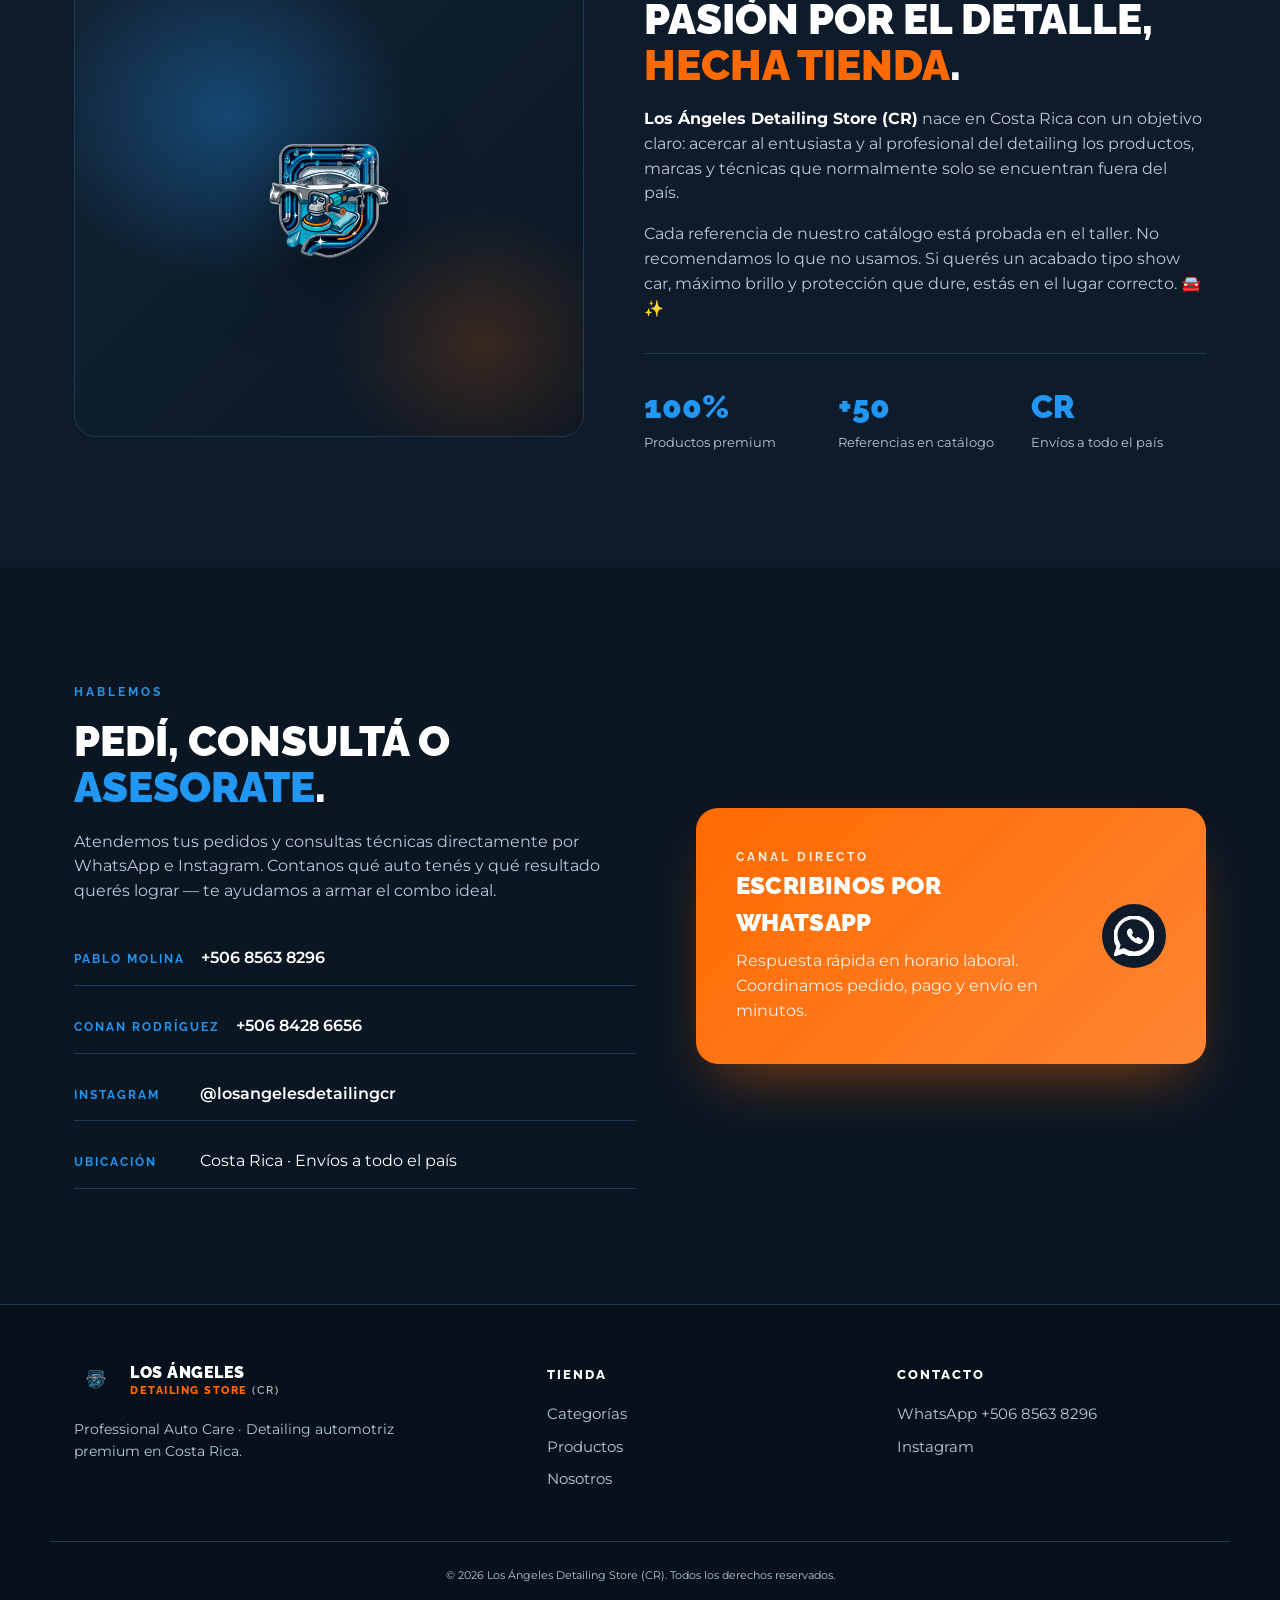
==== commit 74e24e12: "performance, responsive y touch targets - Preload de fuentes Google para mejorar paint inicial - cat" ====
--- a/index.html
+++ b/index.html
@@ -21,6 +21,7 @@
   <link rel="icon" type="image/svg+xml" href="assets/logo.svg" />
   <link rel="preconnect" href="https://fonts.googleapis.com" />
   <link rel="preconnect" href="https://fonts.gstatic.com" crossorigin />
+  <link rel="preload" as="style" href="https://fonts.googleapis.com/css2?family=Raleway:wght@500;600;700;800;900&family=Montserrat:wght@400;500;600&display=swap" />
   <link href="https://fonts.googleapis.com/css2?family=Raleway:wght@500;600;700;800;900&family=Montserrat:wght@400;500;600&display=swap" rel="stylesheet" />
   <link rel="stylesheet" href="styles.css" />
 
@@ -785,7 +786,7 @@
     <section class="nosotros" id="nosotros">
       <div class="container nosotros__grid">
         <div class="nosotros__art" aria-hidden="true">
-          <img src="assets/logo.svg" alt="" />
+          <img src="assets/logo.svg" alt="" loading="lazy" decoding="async" />
         </div>
         <div>
           <p class="eyebrow">Sobre nosotros</p>
@@ -857,7 +858,7 @@
     <div class="container footer__inner">
       <div>
         <a href="#top" class="brand brand--footer">
-          <img src="assets/logo.svg" alt="" class="brand__logo" width="40" height="44" />
+          <img src="assets/logo.svg" alt="" class="brand__logo" width="40" height="44" loading="lazy" decoding="async" />
           <span class="brand__text">
             <strong>LOS ÁNGELES</strong>
             <em>DETAILING STORE <span>(CR)</span></em>
--- a/styles.css
+++ b/styles.css
@@ -42,8 +42,6 @@
   font-family: 'Montserrat', system-ui, -apple-system, Segoe UI, Roboto, sans-serif;
   background: var(--bg);
   color: var(--text);
-  -webkit-font-smoothing: antialiased;
-  text-rendering: optimizeLegibility;
   line-height: 1.55;
   overflow-x: hidden;
 }
@@ -391,7 +389,7 @@
 }
 .filter {
   font-family: 'Raleway', sans-serif;
-  padding: 10px 18px; border-radius: 999px;
+  padding: 12px 20px; min-height: 44px; border-radius: 999px;
   background: var(--bg-3); color: var(--muted);
   border: 1px solid var(--line);
   font-weight: 700; font-size: 12.5px;
@@ -407,7 +405,7 @@
 
 .catalog-grid {
   display: grid;
-  grid-template-columns: repeat(3, minmax(0, 1fr));
+  grid-template-columns: repeat(auto-fit, minmax(280px, 1fr));
   gap: 22px;
 }
 
@@ -774,25 +772,20 @@
   .hero__art { min-height: 260px; order: -1; }
   .hero__logo { max-width: 240px; }
 
-  .grid--3 { grid-template-columns: 1fr 1fr; }
-  .grid--4 { grid-template-columns: 1fr 1fr; }
   .steps { grid-template-columns: 1fr 1fr; }
   .nosotros__grid, .contacto__inner { grid-template-columns: 1fr; gap: 36px; }
   .nosotros__art { height: 320px; order: -1; }
   .footer__inner { grid-template-columns: 1fr 1fr; }
-  .catalog-grid { grid-template-columns: 1fr 1fr; }
   .trust__grid { grid-template-columns: 1fr 1fr; }
 }
 
 @media (max-width: 600px) {
-  .grid--3, .grid--4 { grid-template-columns: 1fr; }
   .steps  { grid-template-columns: 1fr; }
   .stats  { grid-template-columns: 1fr 1fr; }
   .footer__inner { grid-template-columns: 1fr; }
   .cta-card { flex-direction: column; align-items: flex-start; padding: 28px; }
   .service__ring { width: 100px; height: 100px; }
   .hero { padding-top: 40px; }
-  .catalog-grid { grid-template-columns: 1fr; }
   .trust__grid { grid-template-columns: 1fr; }
   .filter { font-size: 11.5px; padding: 9px 14px; }
   .brand-tag { min-width: 0; flex: 1 1 calc(50% - 14px); }
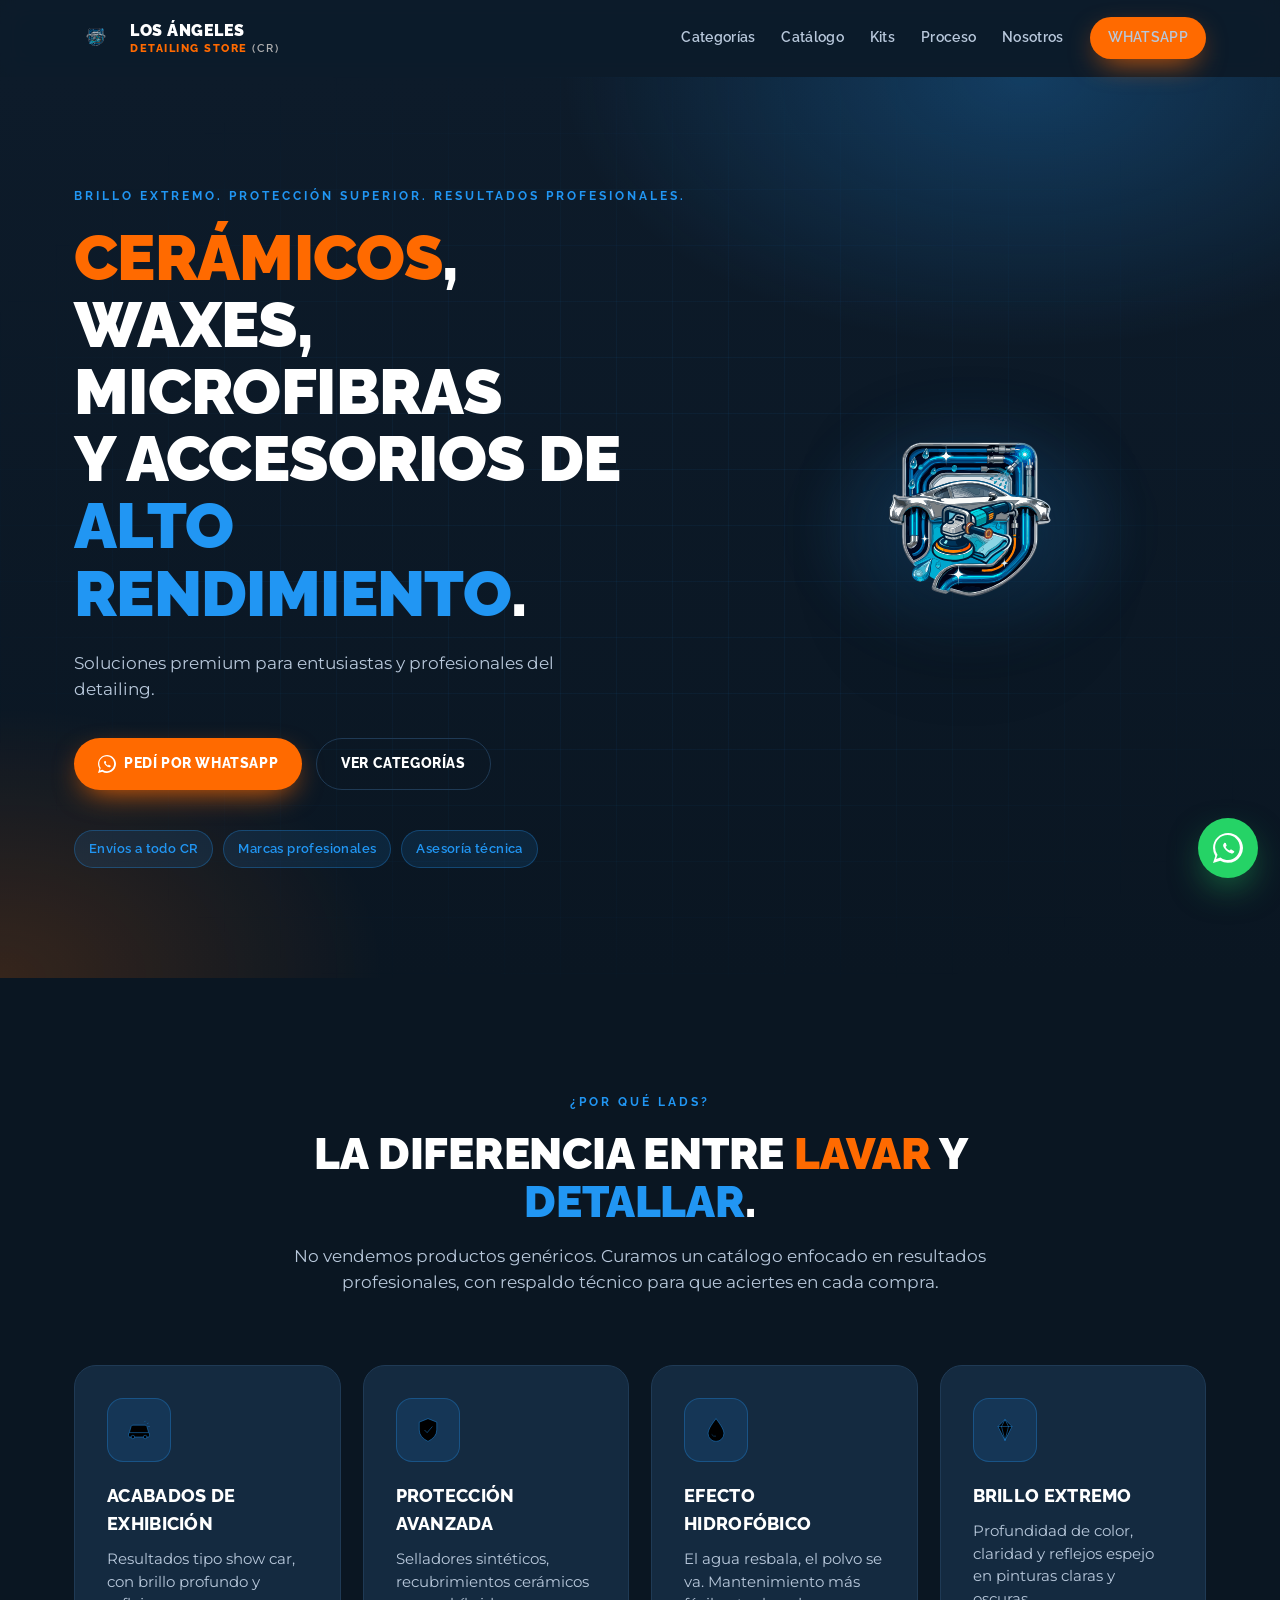
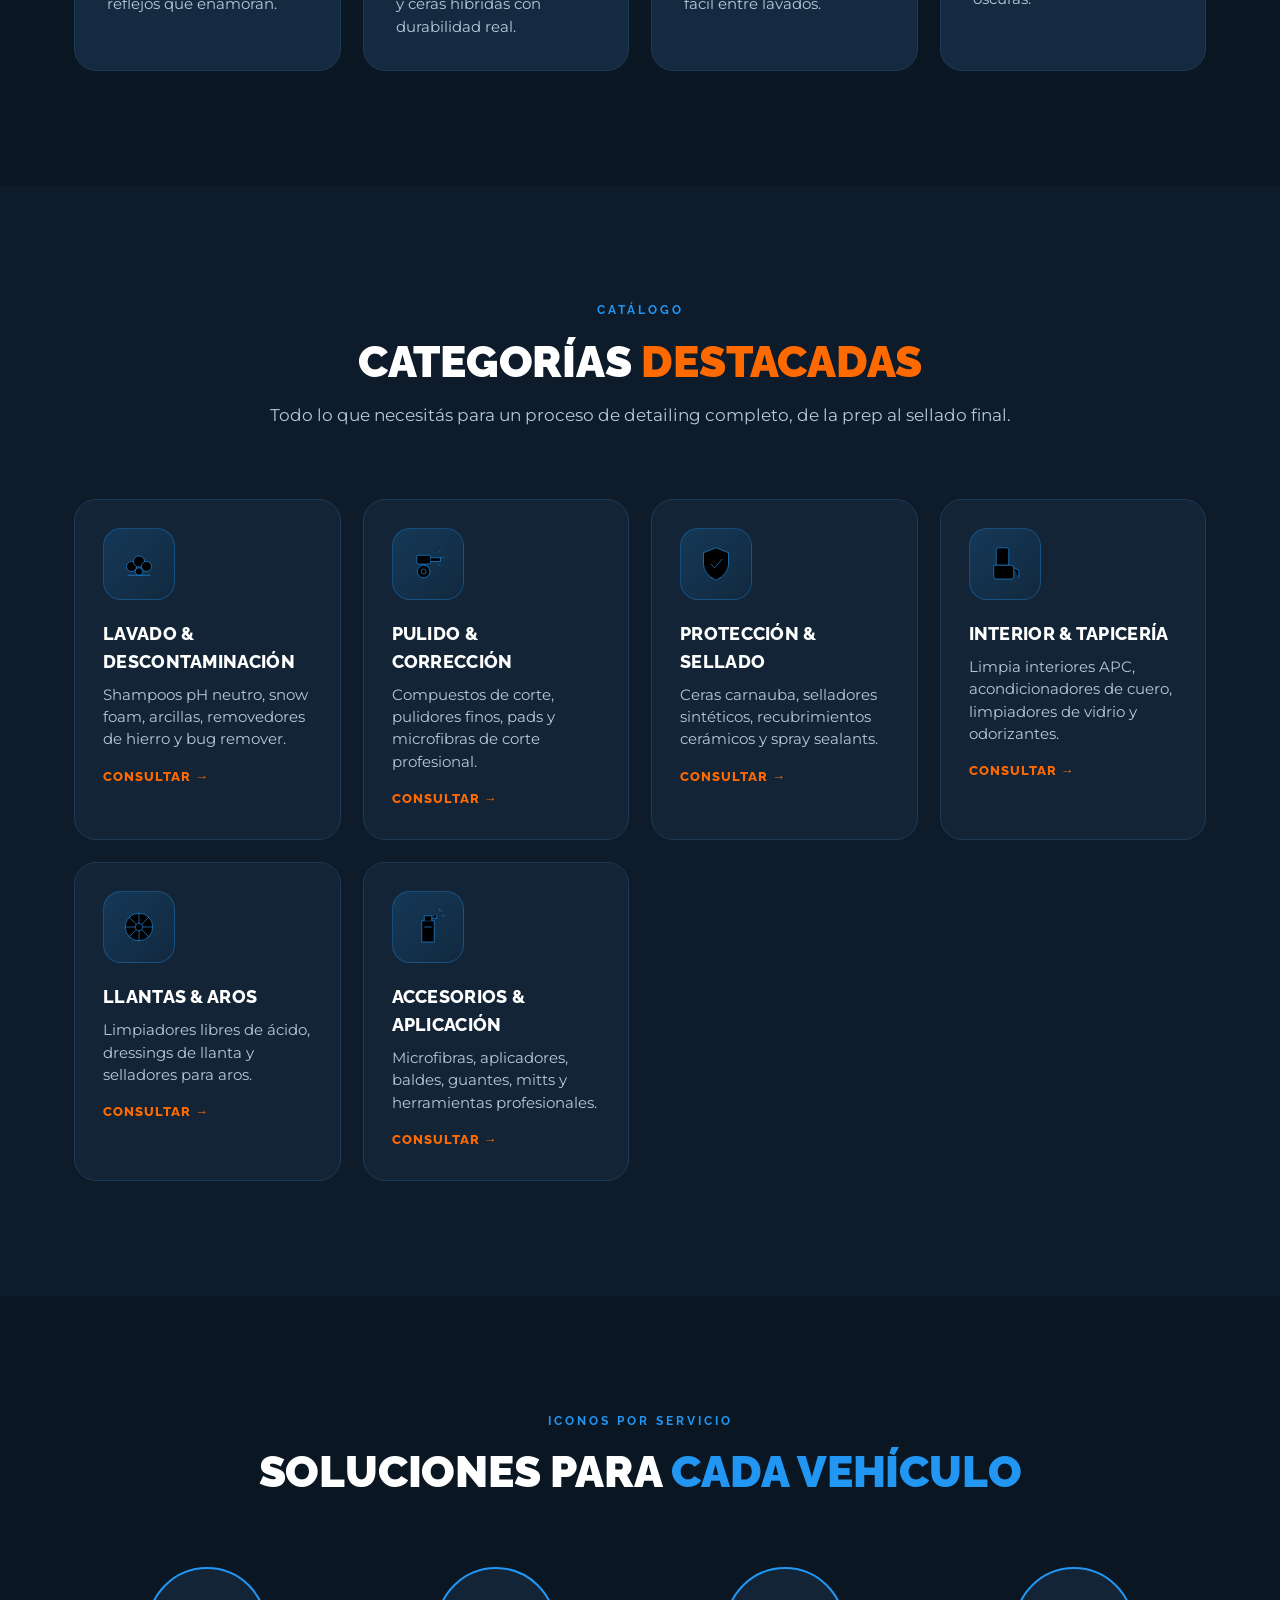
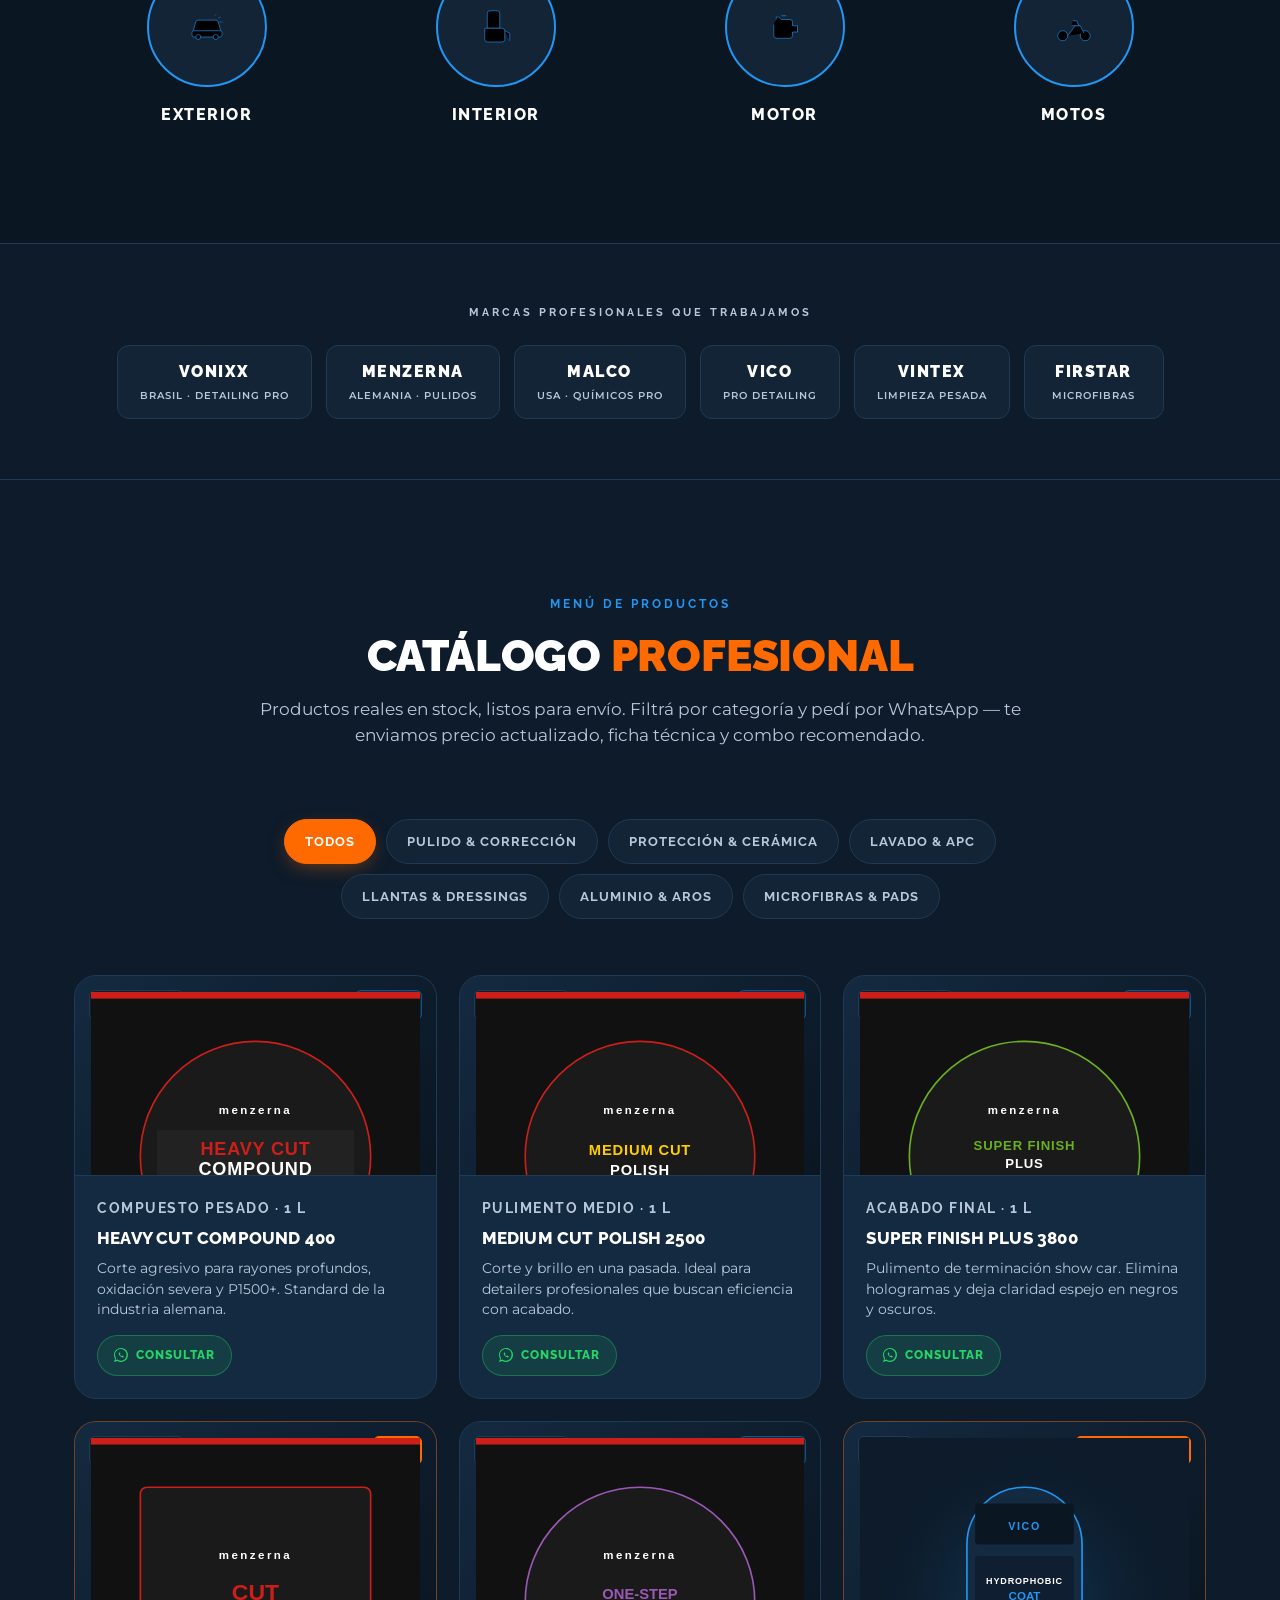
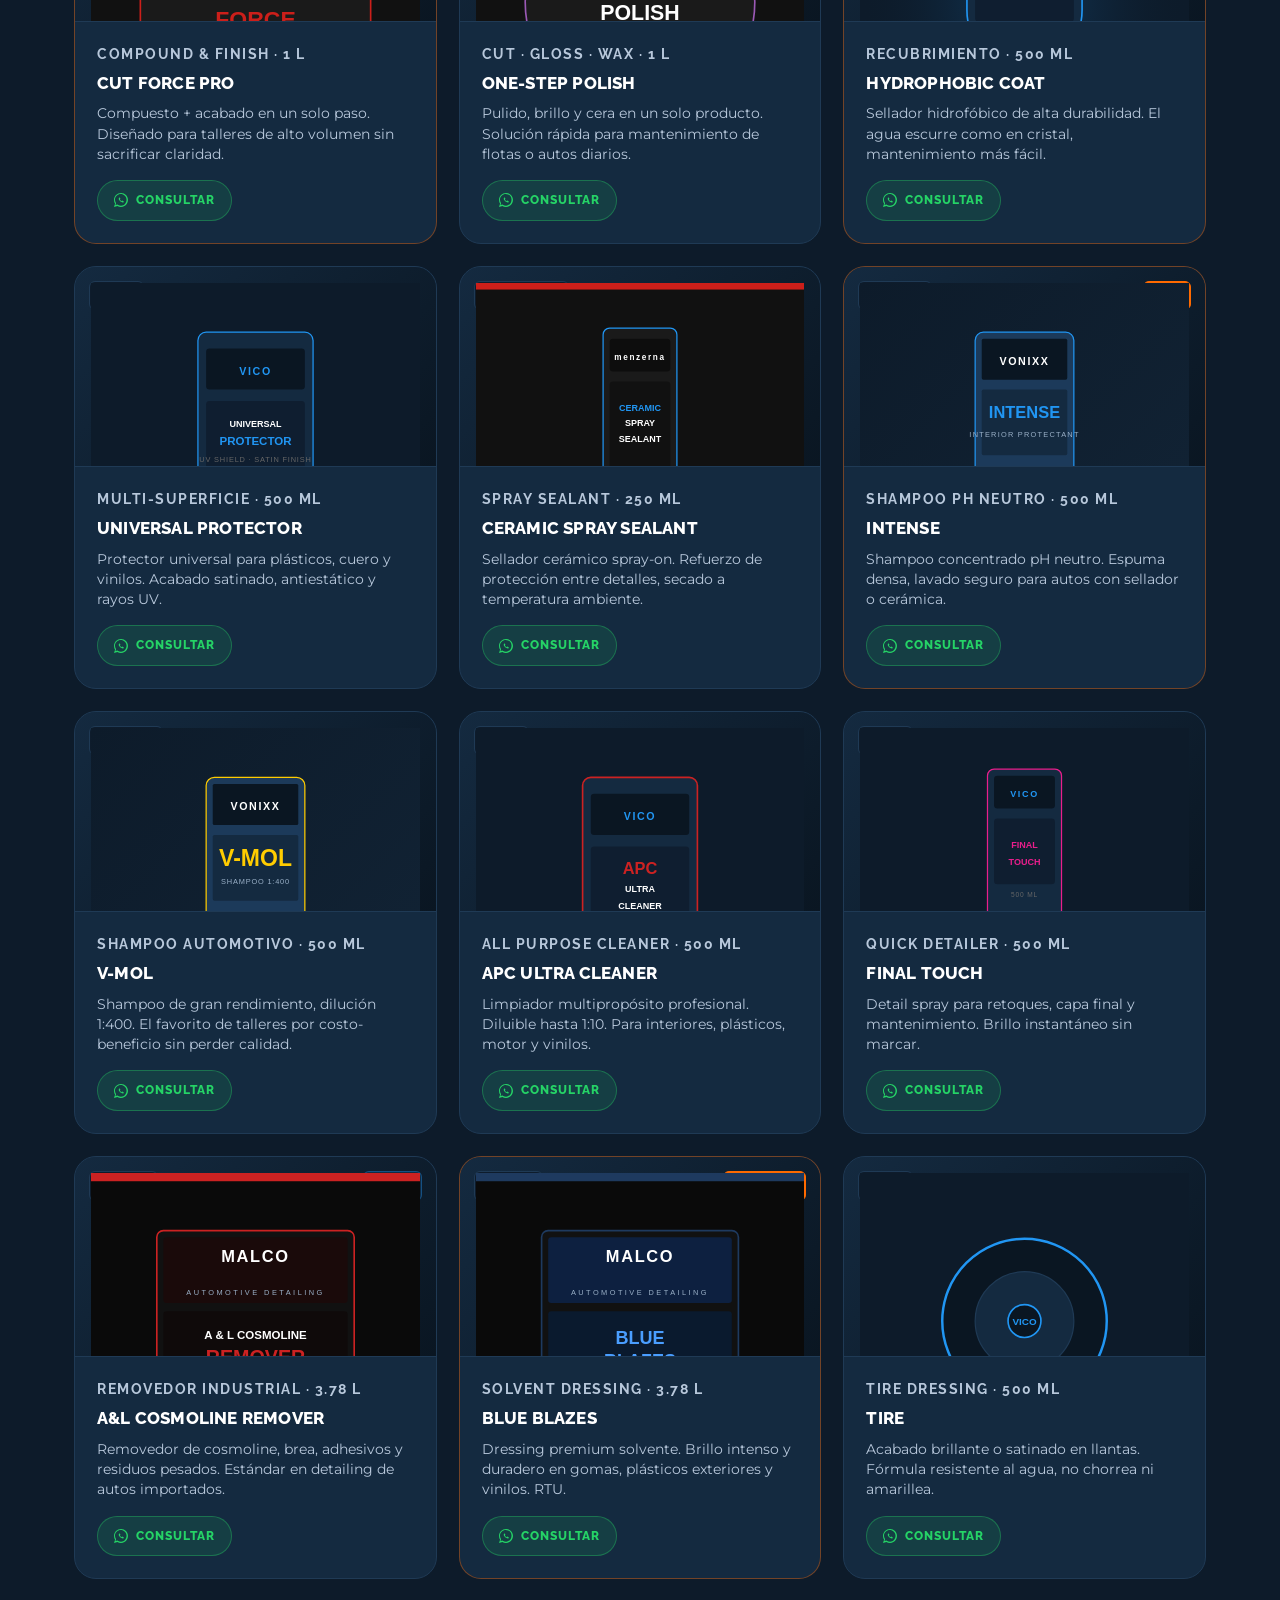
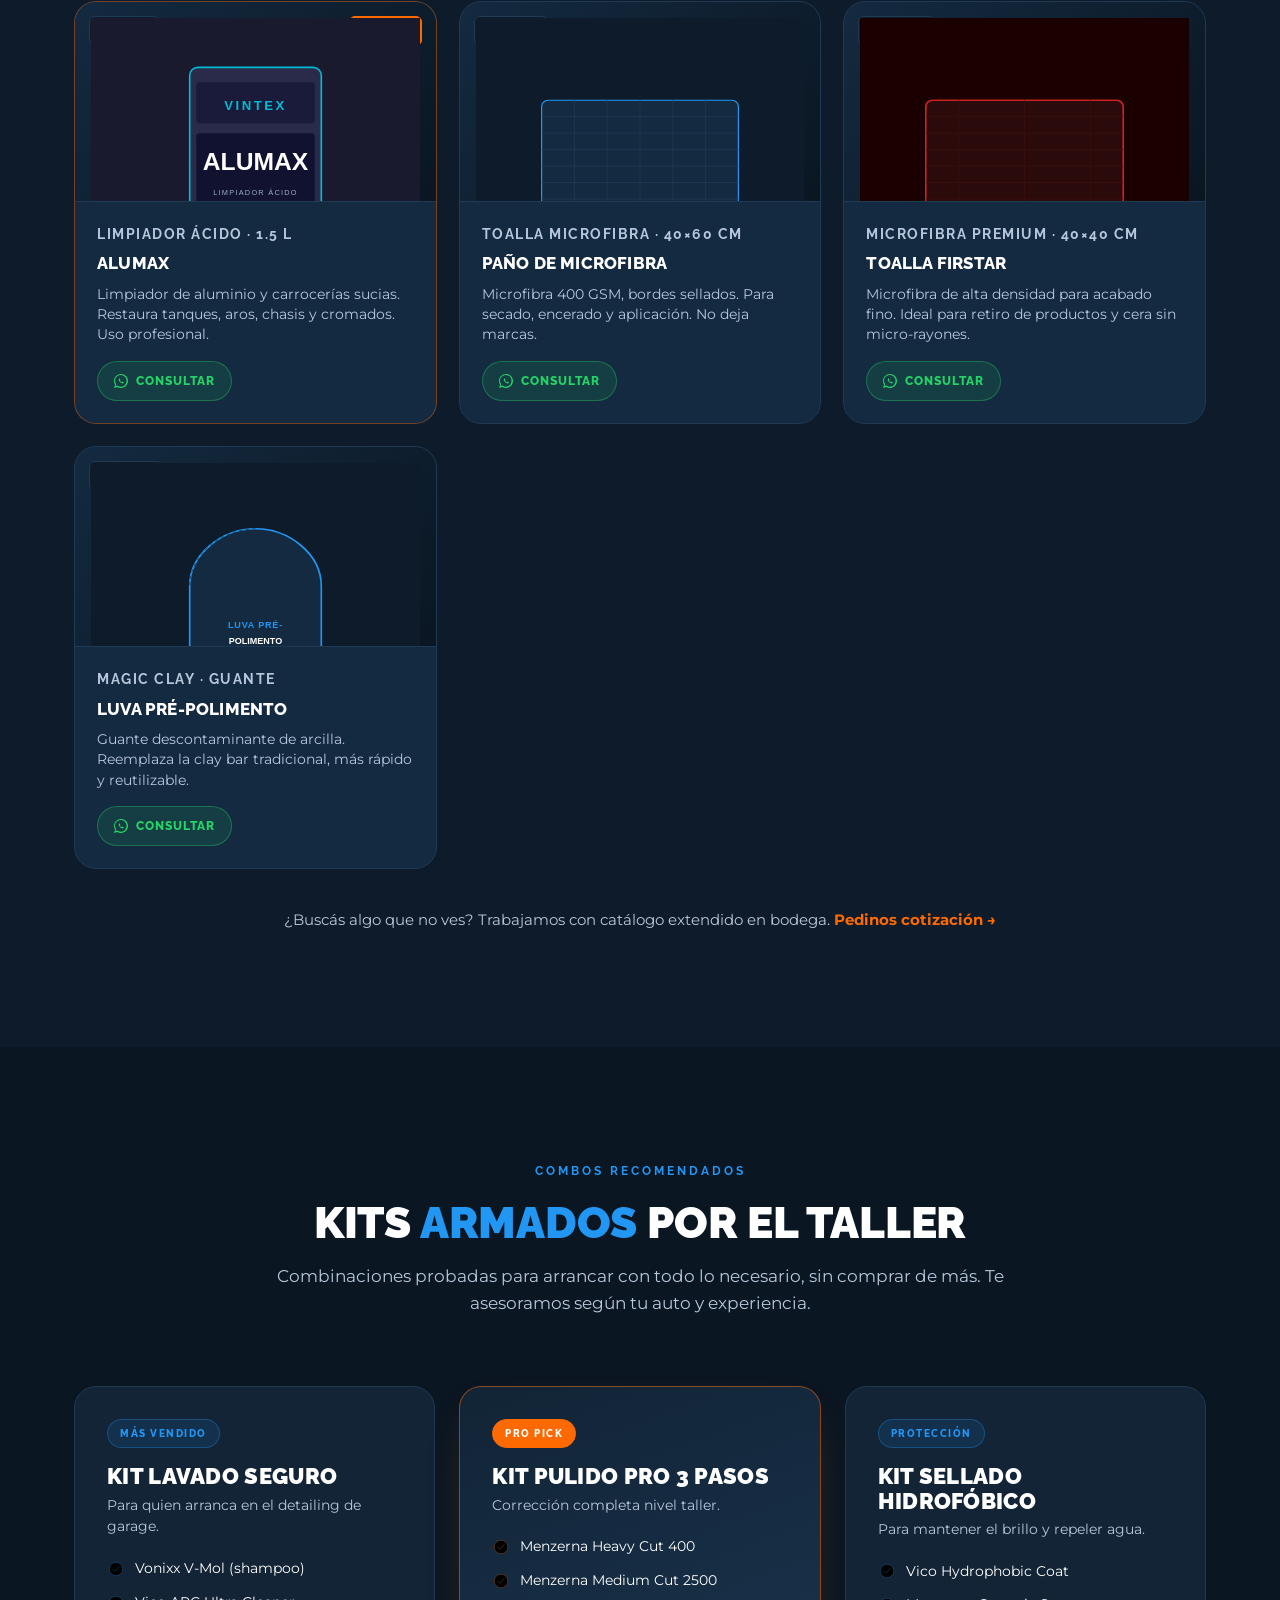
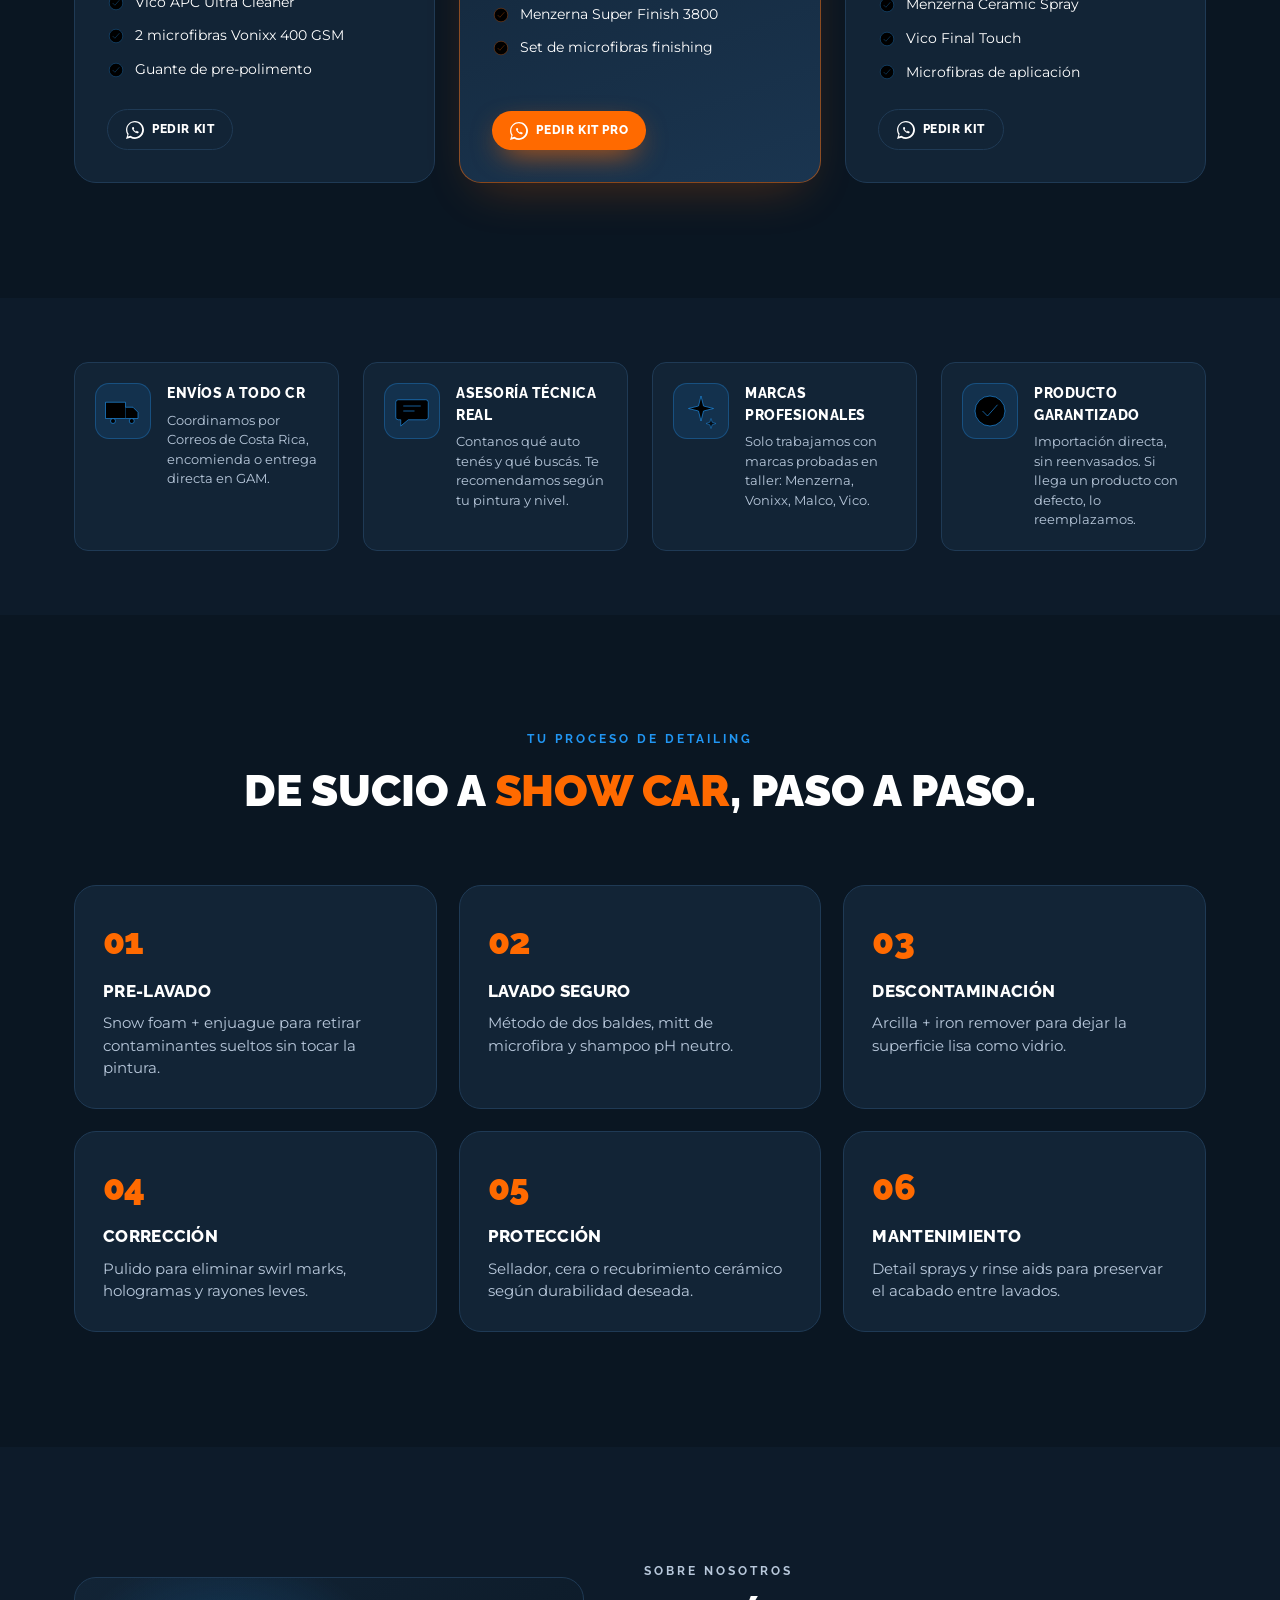
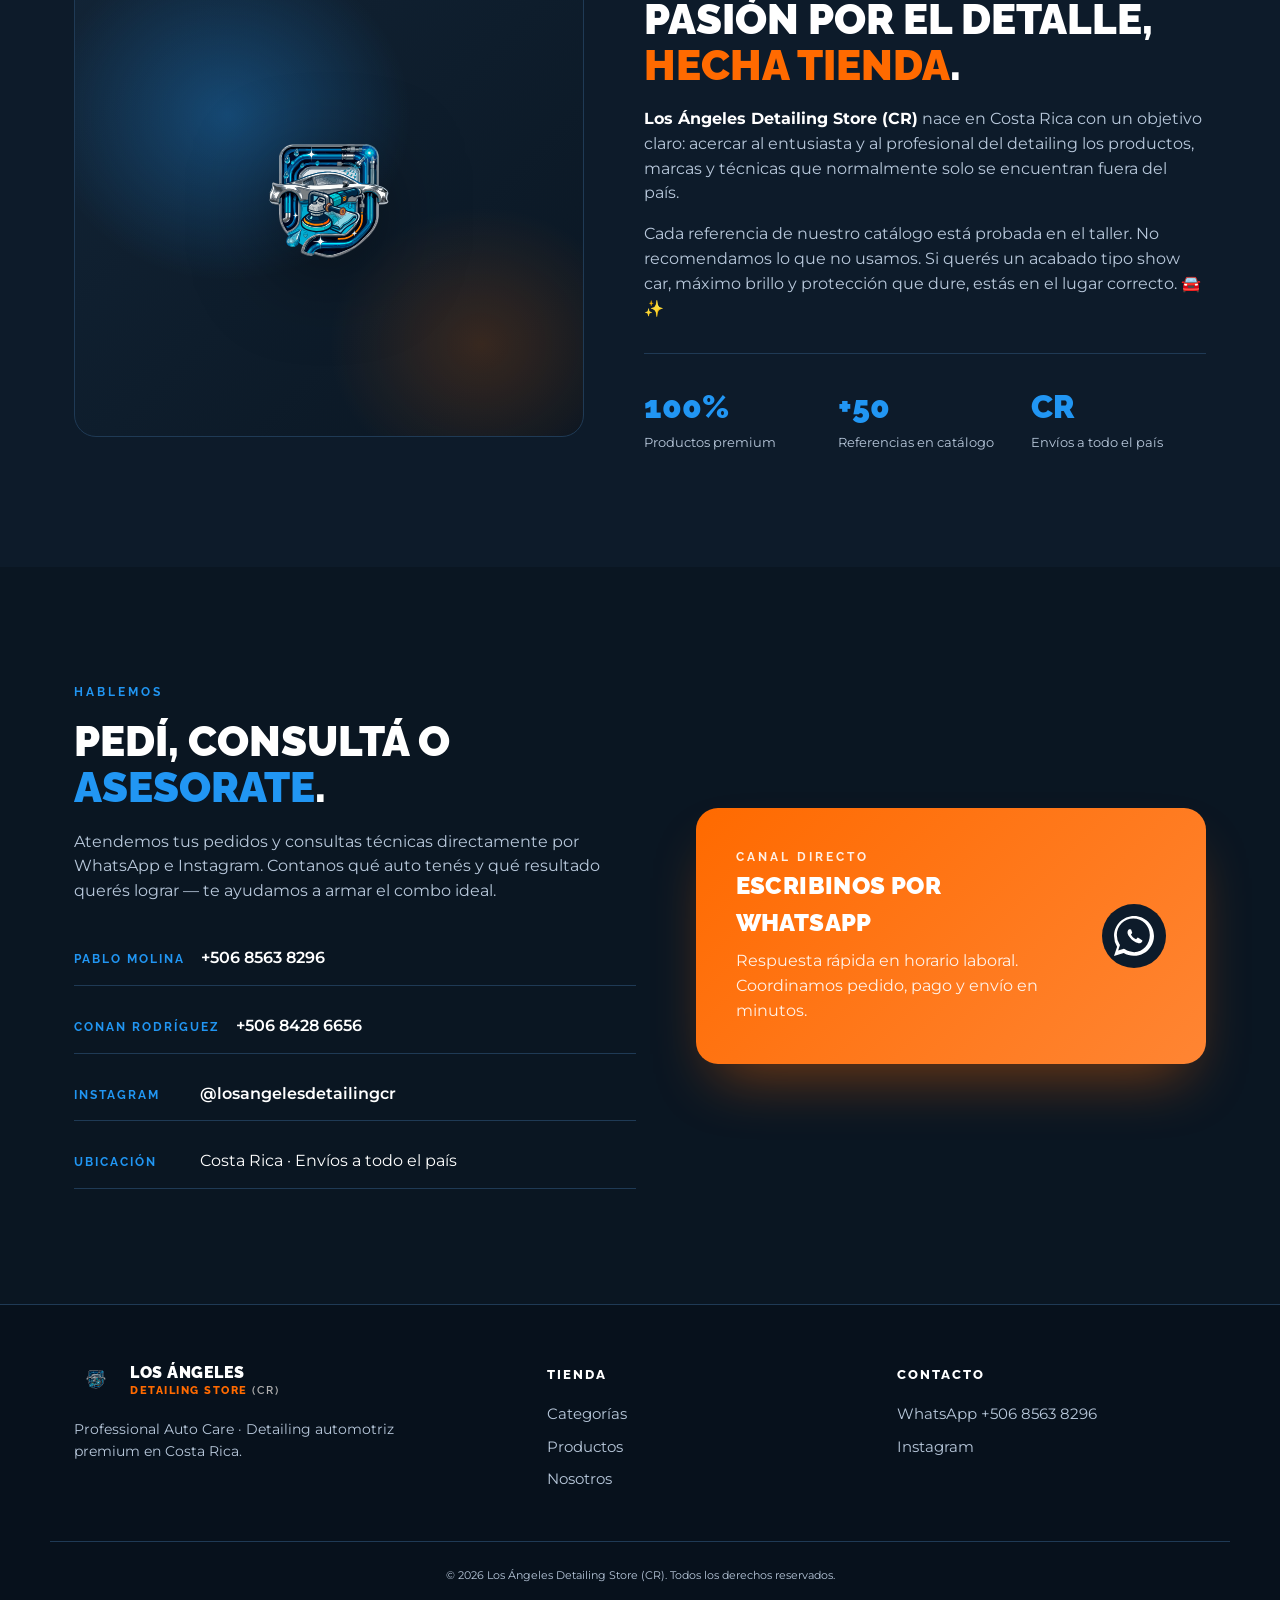
==== commit 1dca9ef5: "imagen OG optimizada, minificación SVG y fix CLS - Convierte logo a versiones OG: WebP 65KB y JPG 74" ====
--- a/index.html
+++ b/index.html
@@ -10,13 +10,15 @@
   <meta property="og:description" content="Productos premium para el cuidado, protección y embellecimiento de tu vehículo. Acabado show car, máximo brillo y protección avanzada." />
   <meta property="og:type" content="website" />
   <meta property="og:locale" content="es_CR" />
-  <meta property="og:image" content="assets/logo.png" />
+  <meta property="og:image" content="assets/logo-og.jpg" />
+  <meta property="og:image:width" content="1200" />
+  <meta property="og:image:height" content="675" />
   <meta property="og:image:alt" content="Logotipo Los Ángeles Detailing Store (CR)" />
   <meta property="og:url" content="https://losangelesdetailingstore.cr/" />
   <meta name="twitter:card" content="summary_large_image" />
   <meta name="twitter:title" content="Los Ángeles Detailing Store (CR)" />
   <meta name="twitter:description" content="Detailing automotriz premium en Costa Rica — productos profesionales para acabado show car." />
-  <meta name="twitter:image" content="assets/logo.png" />
+  <meta name="twitter:image" content="assets/logo-og.jpg" />
   <link rel="canonical" href="https://losangelesdetailingstore.cr/" />
   <link rel="icon" type="image/svg+xml" href="assets/logo.svg" />
   <link rel="preconnect" href="https://fonts.googleapis.com" />
@@ -30,7 +32,7 @@
     "@context": "https://schema.org",
     "@type": "LocalBusiness",
     "name": "Los Ángeles Detailing Store (CR)",
-    "image": "https://losangelesdetailingstore.cr/assets/logo.png",
+    "image": "https://losangelesdetailingstore.cr/assets/logo-og.jpg",
     "url": "https://losangelesdetailingstore.cr/",
     "telephone": "+506-8563-8296",
     "description": "Tienda especializada en detailing automotriz premium en Costa Rica. Productos profesionales para acabado tipo show car: ceras, selladores, recubrimientos cerámicos, descontaminantes y más.",
@@ -49,112 +51,28 @@
 <body>
   <a class="skip-link" href="#main">Saltar al contenido</a>
 
-  <!-- Icon sprite -->
-  <svg xmlns="http://www.w3.org/2000/svg" style="position:absolute;width:0;height:0;overflow:hidden" aria-hidden="true">
-    <symbol id="i-car" viewBox="0 0 64 64" fill="none" stroke="currentColor" stroke-width="2.5" stroke-linecap="round" stroke-linejoin="round">
-      <path d="M10 38 L14 24 Q15 21 18 21 L46 21 Q49 21 50 24 L54 38"/>
-      <rect x="8" y="38" width="48" height="10" rx="3"/>
-      <circle cx="18" cy="48" r="4"/>
-      <circle cx="46" cy="48" r="4"/>
-      <path d="M44 14 l3 -3 M50 18 l4 -2 M52 24 l5 0" opacity="0.7"/>
-    </symbol>
-    <symbol id="i-shield" viewBox="0 0 64 64" fill="none" stroke="currentColor" stroke-width="2.5" stroke-linecap="round" stroke-linejoin="round">
-      <path d="M32 6 L52 14 L52 32 Q52 48 32 58 Q12 48 12 32 L12 14 Z"/>
-      <path d="M24 32 l6 6 l12 -14"/>
-    </symbol>
-    <symbol id="i-drop" viewBox="0 0 64 64" fill="none" stroke="currentColor" stroke-width="2.5" stroke-linecap="round" stroke-linejoin="round">
-      <path d="M32 6 C20 22 14 32 14 40 a18 18 0 0 0 36 0 c0 -8 -6 -18 -18 -34z"/>
-      <path d="M22 42 q4 6 10 4" opacity="0.7"/>
-    </symbol>
-    <symbol id="i-diamond" viewBox="0 0 64 64" fill="none" stroke="currentColor" stroke-width="2.5" stroke-linecap="round" stroke-linejoin="round">
-      <path d="M16 24 L32 8 L48 24 L32 56 Z"/>
-      <path d="M16 24 L48 24 M24 24 L32 8 M40 24 L32 8 M24 24 L32 56 M40 24 L32 56"/>
-    </symbol>
-    <symbol id="i-polisher" viewBox="0 0 64 64" fill="none" stroke="currentColor" stroke-width="2.5" stroke-linecap="round" stroke-linejoin="round">
-      <rect x="14" y="18" width="22" height="14" rx="2"/>
-      <path d="M36 22 L52 22 L52 28 L36 28"/>
-      <circle cx="25" cy="44" r="10"/>
-      <circle cx="25" cy="44" r="4"/>
-      <path d="M48 14 l4 -4 M52 22 l6 0 M48 32 l4 4" opacity="0.7"/>
-    </symbol>
-    <symbol id="i-spray" viewBox="0 0 64 64" fill="none" stroke="currentColor" stroke-width="2.5" stroke-linecap="round" stroke-linejoin="round">
-      <path d="M22 22 L22 56 L42 56 L42 22 Z"/>
-      <path d="M26 22 L26 14 L38 14 L38 22"/>
-      <path d="M38 18 L46 18 L46 12"/>
-      <path d="M52 8 l3 -3 M54 14 l5 0 M50 6 l1 -4" opacity="0.7"/>
-      <path d="M26 32 L38 32"/>
-    </symbol>
-    <symbol id="i-foam" viewBox="0 0 64 64" fill="none" stroke="currentColor" stroke-width="2.5" stroke-linecap="round" stroke-linejoin="round">
-      <circle cx="20" cy="36" r="8"/>
-      <circle cx="32" cy="28" r="9"/>
-      <circle cx="44" cy="36" r="8"/>
-      <circle cx="32" cy="44" r="6"/>
-      <path d="M14 50 L50 50"/>
-    </symbol>
-    <symbol id="i-wheel" viewBox="0 0 64 64" fill="none" stroke="currentColor" stroke-width="2.5" stroke-linecap="round" stroke-linejoin="round">
-      <circle cx="32" cy="32" r="22"/>
-      <circle cx="32" cy="32" r="6"/>
-      <path d="M32 10 L32 26 M32 38 L32 54 M10 32 L26 32 M38 32 L54 32 M16 16 L27 27 M37 37 L48 48 M48 16 L37 27 M27 37 L16 48"/>
-    </symbol>
-    <symbol id="i-seat" viewBox="0 0 64 64" fill="none" stroke="currentColor" stroke-width="2.5" stroke-linecap="round" stroke-linejoin="round">
-      <path d="M18 10 Q18 6 22 6 L34 6 Q38 6 38 10 L38 34 L18 34 Z"/>
-      <path d="M14 34 L42 34 Q46 34 46 38 L46 52 Q46 56 42 56 L18 56 Q14 56 14 52 Z"/>
-      <path d="M46 38 L54 42 L54 54"/>
-    </symbol>
-    <symbol id="i-engine" viewBox="0 0 64 64" fill="none" stroke="currentColor" stroke-width="2.5" stroke-linecap="round" stroke-linejoin="round">
-      <path d="M14 28 L14 46 Q14 50 18 50 L40 50 Q44 50 44 46 L44 40 L52 40 L52 30 L44 30 L44 24 Q44 20 40 20 L26 20 L22 16 L18 16 L18 20"/>
-      <path d="M26 14 L34 14"/>
-    </symbol>
-    <symbol id="i-bike" viewBox="0 0 64 64" fill="none" stroke="currentColor" stroke-width="2.5" stroke-linecap="round" stroke-linejoin="round">
-      <circle cx="14" cy="46" r="8"/>
-      <circle cx="50" cy="46" r="8"/>
-      <path d="M22 46 L34 30 L42 30 L48 42"/>
-      <path d="M28 30 L40 30 L36 22 L30 22"/>
-    </symbol>
-    <symbol id="i-bottle" viewBox="0 0 64 64" fill="none" stroke="currentColor" stroke-width="2.5" stroke-linecap="round" stroke-linejoin="round">
-      <path d="M26 6 L38 6 L38 14 L42 18 L42 54 Q42 58 38 58 L26 58 Q22 58 22 54 L22 18 L26 14 Z"/>
-      <path d="M22 28 L42 28"/>
-      <path d="M28 36 L36 36 M28 42 L36 42"/>
-    </symbol>
-    <symbol id="i-jug" viewBox="0 0 64 64" fill="none" stroke="currentColor" stroke-width="2.5" stroke-linecap="round" stroke-linejoin="round">
-      <path d="M18 18 L42 18 L46 24 L46 54 Q46 58 42 58 L18 58 Q14 58 14 54 L14 22 Q14 18 18 18 Z"/>
-      <path d="M30 8 L38 8 L38 18"/>
-      <path d="M42 28 Q50 30 50 36 Q50 42 42 44"/>
-      <path d="M20 32 L38 32 M20 40 L38 40"/>
-    </symbol>
-    <symbol id="i-microfiber" viewBox="0 0 64 64" fill="none" stroke="currentColor" stroke-width="2.5" stroke-linecap="round" stroke-linejoin="round">
-      <rect x="8" y="14" width="48" height="36" rx="4"/>
-      <path d="M8 24 L56 24 M8 34 L56 34 M8 44 L56 44"/>
-      <path d="M18 14 L18 50 M30 14 L30 50 M42 14 L42 50" opacity="0.5"/>
-    </symbol>
-    <symbol id="i-pad" viewBox="0 0 64 64" fill="none" stroke="currentColor" stroke-width="2.5" stroke-linecap="round" stroke-linejoin="round">
-      <circle cx="32" cy="32" r="22"/>
-      <circle cx="32" cy="32" r="14"/>
-      <circle cx="32" cy="32" r="6"/>
-      <path d="M32 10 L32 18 M32 46 L32 54 M10 32 L18 32 M46 32 L54 32" opacity="0.6"/>
-    </symbol>
-    <symbol id="i-spark" viewBox="0 0 64 64" fill="none" stroke="currentColor" stroke-width="2.5" stroke-linecap="round" stroke-linejoin="round">
-      <path d="M32 8 L36 24 L52 28 L36 32 L32 48 L28 32 L12 28 L28 24 Z"/>
-      <path d="M48 44 L50 50 L56 52 L50 54 L48 60 L46 54 L40 52 L46 50 Z" opacity="0.7"/>
-    </symbol>
-    <symbol id="i-truck" viewBox="0 0 64 64" fill="none" stroke="currentColor" stroke-width="2.5" stroke-linecap="round" stroke-linejoin="round">
-      <path d="M4 18 L36 18 L36 44 L4 44 Z"/>
-      <path d="M36 26 L48 26 L56 34 L56 44 L36 44"/>
-      <circle cx="16" cy="48" r="4"/>
-      <circle cx="46" cy="48" r="4"/>
-    </symbol>
-    <symbol id="i-chat" viewBox="0 0 64 64" fill="none" stroke="currentColor" stroke-width="2.5" stroke-linecap="round" stroke-linejoin="round">
-      <path d="M10 14 L54 14 Q58 14 58 18 L58 42 Q58 46 54 46 L26 46 L14 56 L14 46 L10 46 Q6 46 6 42 L6 18 Q6 14 10 14 Z"/>
-      <path d="M18 24 L46 24 M18 32 L36 32"/>
-    </symbol>
-    <symbol id="i-check" viewBox="0 0 64 64" fill="none" stroke="currentColor" stroke-width="2.5" stroke-linecap="round" stroke-linejoin="round">
-      <circle cx="32" cy="32" r="24"/>
-      <path d="M20 32 l8 8 l16 -18"/>
-    </symbol>
-    <symbol id="i-wa" viewBox="0 0 32 32" fill="currentColor">
-      <path d="M19.11 17.205c-.372 0-1.088 1.39-1.518 1.39a.63.63 0 0 1-.315-.1c-.802-.402-1.504-.817-2.163-1.447-.545-.516-1.146-1.29-1.46-1.963a.426.426 0 0 1-.073-.215c0-.33.99-.945.99-1.49 0-.143-.73-2.09-.832-2.335-.143-.372-.214-.487-.6-.487-.187 0-.36-.043-.53-.043-.302 0-.53.115-.746.315-.688.645-1.032 1.318-1.045 2.247v.13c-.014.99.472 1.977 1.017 2.78 1.39 2.035 2.92 3.71 5.18 4.728.708.317 2.504 1.087 3.27 1.087.387 0 .684-.085.992-.215.486-.215 1.16-.93 1.376-1.418.043-.116.043-.215.043-.331 0-.087-.014-.143-.027-.215-.105-.218-.105-.218-.488-.43z"/>
-      <path d="M16.11 0C7.213 0 .052 7.16.052 16.058a16.04 16.04 0 0 0 2.43 8.486L0 32l7.74-2.43A16.046 16.046 0 0 0 32 16.058C32 7.16 24.84 0 16.11 0zm0 28.9c-2.62 0-5.184-.78-7.354-2.207L7.927 26.2l-4.6 1.444 1.476-4.49-.5-.81a13.16 13.16 0 0 1-2.05-7.067c0-7.282 5.92-13.202 13.202-13.202 7.282 0 13.202 5.92 13.202 13.202S23.39 28.9 16.11 28.9z"/>
-    </symbol>
+  <!-- Icon sprite (stroke attrs hoisted to <svg>; i-wa overrides) -->
+  <svg xmlns="http://www.w3.org/2000/svg" style="position:absolute;width:0;height:0;overflow:hidden" aria-hidden="true" fill="none" stroke="currentColor" stroke-width="2.5" stroke-linecap="round" stroke-linejoin="round">
+    <symbol id="i-car" viewBox="0 0 64 64"><path d="M10 38 L14 24 Q15 21 18 21 L46 21 Q49 21 50 24 L54 38"/><rect x="8" y="38" width="48" height="10" rx="3"/><circle cx="18" cy="48" r="4"/><circle cx="46" cy="48" r="4"/><path d="M44 14 l3 -3 M50 18 l4 -2 M52 24 l5 0" opacity=".7"/></symbol>
+    <symbol id="i-shield" viewBox="0 0 64 64"><path d="M32 6 L52 14 L52 32 Q52 48 32 58 Q12 48 12 32 L12 14 Z"/><path d="M24 32 l6 6 l12 -14"/></symbol>
+    <symbol id="i-drop" viewBox="0 0 64 64"><path d="M32 6 C20 22 14 32 14 40 a18 18 0 0 0 36 0 c0 -8 -6 -18 -18 -34z"/><path d="M22 42 q4 6 10 4" opacity=".7"/></symbol>
+    <symbol id="i-diamond" viewBox="0 0 64 64"><path d="M16 24 L32 8 L48 24 L32 56 Z"/><path d="M16 24 L48 24 M24 24 L32 8 M40 24 L32 8 M24 24 L32 56 M40 24 L32 56"/></symbol>
+    <symbol id="i-polisher" viewBox="0 0 64 64"><rect x="14" y="18" width="22" height="14" rx="2"/><path d="M36 22 L52 22 L52 28 L36 28"/><circle cx="25" cy="44" r="10"/><circle cx="25" cy="44" r="4"/><path d="M48 14 l4 -4 M52 22 l6 0 M48 32 l4 4" opacity=".7"/></symbol>
+    <symbol id="i-spray" viewBox="0 0 64 64"><path d="M22 22 L22 56 L42 56 L42 22 Z"/><path d="M26 22 L26 14 L38 14 L38 22"/><path d="M38 18 L46 18 L46 12"/><path d="M52 8 l3 -3 M54 14 l5 0 M50 6 l1 -4" opacity=".7"/><path d="M26 32 L38 32"/></symbol>
+    <symbol id="i-foam" viewBox="0 0 64 64"><circle cx="20" cy="36" r="8"/><circle cx="32" cy="28" r="9"/><circle cx="44" cy="36" r="8"/><circle cx="32" cy="44" r="6"/><path d="M14 50 L50 50"/></symbol>
+    <symbol id="i-wheel" viewBox="0 0 64 64"><circle cx="32" cy="32" r="22"/><circle cx="32" cy="32" r="6"/><path d="M32 10 L32 26 M32 38 L32 54 M10 32 L26 32 M38 32 L54 32 M16 16 L27 27 M37 37 L48 48 M48 16 L37 27 M27 37 L16 48"/></symbol>
+    <symbol id="i-seat" viewBox="0 0 64 64"><path d="M18 10 Q18 6 22 6 L34 6 Q38 6 38 10 L38 34 L18 34 Z"/><path d="M14 34 L42 34 Q46 34 46 38 L46 52 Q46 56 42 56 L18 56 Q14 56 14 52 Z"/><path d="M46 38 L54 42 L54 54"/></symbol>
+    <symbol id="i-engine" viewBox="0 0 64 64"><path d="M14 28 L14 46 Q14 50 18 50 L40 50 Q44 50 44 46 L44 40 L52 40 L52 30 L44 30 L44 24 Q44 20 40 20 L26 20 L22 16 L18 16 L18 20"/><path d="M26 14 L34 14"/></symbol>
+    <symbol id="i-bike" viewBox="0 0 64 64"><circle cx="14" cy="46" r="8"/><circle cx="50" cy="46" r="8"/><path d="M22 46 L34 30 L42 30 L48 42"/><path d="M28 30 L40 30 L36 22 L30 22"/></symbol>
+    <symbol id="i-bottle" viewBox="0 0 64 64"><path d="M26 6 L38 6 L38 14 L42 18 L42 54 Q42 58 38 58 L26 58 Q22 58 22 54 L22 18 L26 14 Z"/><path d="M22 28 L42 28"/><path d="M28 36 L36 36 M28 42 L36 42"/></symbol>
+    <symbol id="i-jug" viewBox="0 0 64 64"><path d="M18 18 L42 18 L46 24 L46 54 Q46 58 42 58 L18 58 Q14 58 14 54 L14 22 Q14 18 18 18 Z"/><path d="M30 8 L38 8 L38 18"/><path d="M42 28 Q50 30 50 36 Q50 42 42 44"/><path d="M20 32 L38 32 M20 40 L38 40"/></symbol>
+    <symbol id="i-microfiber" viewBox="0 0 64 64"><rect x="8" y="14" width="48" height="36" rx="4"/><path d="M8 24 L56 24 M8 34 L56 34 M8 44 L56 44"/><path d="M18 14 L18 50 M30 14 L30 50 M42 14 L42 50" opacity=".5"/></symbol>
+    <symbol id="i-pad" viewBox="0 0 64 64"><circle cx="32" cy="32" r="22"/><circle cx="32" cy="32" r="14"/><circle cx="32" cy="32" r="6"/><path d="M32 10 L32 18 M32 46 L32 54 M10 32 L18 32 M46 32 L54 32" opacity=".6"/></symbol>
+    <symbol id="i-spark" viewBox="0 0 64 64"><path d="M32 8 L36 24 L52 28 L36 32 L32 48 L28 32 L12 28 L28 24 Z"/><path d="M48 44 L50 50 L56 52 L50 54 L48 60 L46 54 L40 52 L46 50 Z" opacity=".7"/></symbol>
+    <symbol id="i-truck" viewBox="0 0 64 64"><path d="M4 18 L36 18 L36 44 L4 44 Z"/><path d="M36 26 L48 26 L56 34 L56 44 L36 44"/><circle cx="16" cy="48" r="4"/><circle cx="46" cy="48" r="4"/></symbol>
+    <symbol id="i-chat" viewBox="0 0 64 64"><path d="M10 14 L54 14 Q58 14 58 18 L58 42 Q58 46 54 46 L26 46 L14 56 L14 46 L10 46 Q6 46 6 42 L6 18 Q6 14 10 14 Z"/><path d="M18 24 L46 24 M18 32 L36 32"/></symbol>
+    <symbol id="i-check" viewBox="0 0 64 64"><circle cx="32" cy="32" r="24"/><path d="M20 32 l8 8 l16 -18"/></symbol>
+    <symbol id="i-wa" viewBox="0 0 32 32" fill="currentColor" stroke="none"><path d="M19.11 17.205c-.372 0-1.088 1.39-1.518 1.39a.63.63 0 0 1-.315-.1c-.802-.402-1.504-.817-2.163-1.447-.545-.516-1.146-1.29-1.46-1.963a.426.426 0 0 1-.073-.215c0-.33.99-.945.99-1.49 0-.143-.73-2.09-.832-2.335-.143-.372-.214-.487-.6-.487-.187 0-.36-.043-.53-.043-.302 0-.53.115-.746.315-.688.645-1.032 1.318-1.045 2.247v.13c-.014.99.472 1.977 1.017 2.78 1.39 2.035 2.92 3.71 5.18 4.728.708.317 2.504 1.087 3.27 1.087.387 0 .684-.085.992-.215.486-.215 1.16-.93 1.376-1.418.043-.116.043-.215.043-.331 0-.087-.014-.143-.027-.215-.105-.218-.105-.218-.488-.43z"/><path d="M16.11 0C7.213 0 .052 7.16.052 16.058a16.04 16.04 0 0 0 2.43 8.486L0 32l7.74-2.43A16.046 16.046 0 0 0 32 16.058C32 7.16 24.84 0 16.11 0zm0 28.9c-2.62 0-5.184-.78-7.354-2.207L7.927 26.2l-4.6 1.444 1.476-4.49-.5-.81a13.16 13.16 0 0 1-2.05-7.067c0-7.282 5.92-13.202 13.202-13.202 7.282 0 13.202 5.92 13.202 13.202S23.39 28.9 16.11 28.9z"/></symbol>
   </svg>
 
   <header class="nav" id="nav">
@@ -209,7 +127,7 @@
           </ul>
         </div>
         <div class="hero__art" aria-hidden="true">
-          <img src="assets/logo.svg" alt="" class="hero__logo" />
+          <img src="assets/logo.svg" alt="" class="hero__logo" width="320" height="352" decoding="async" />
           <div class="hero__glow"></div>
         </div>
       </div>
@@ -786,7 +704,7 @@
     <section class="nosotros" id="nosotros">
       <div class="container nosotros__grid">
         <div class="nosotros__art" aria-hidden="true">
-          <img src="assets/logo.svg" alt="" loading="lazy" decoding="async" />
+          <img src="assets/logo.svg" alt="" width="320" height="352" loading="lazy" decoding="async" />
         </div>
         <div>
           <p class="eyebrow">Sobre nosotros</p>
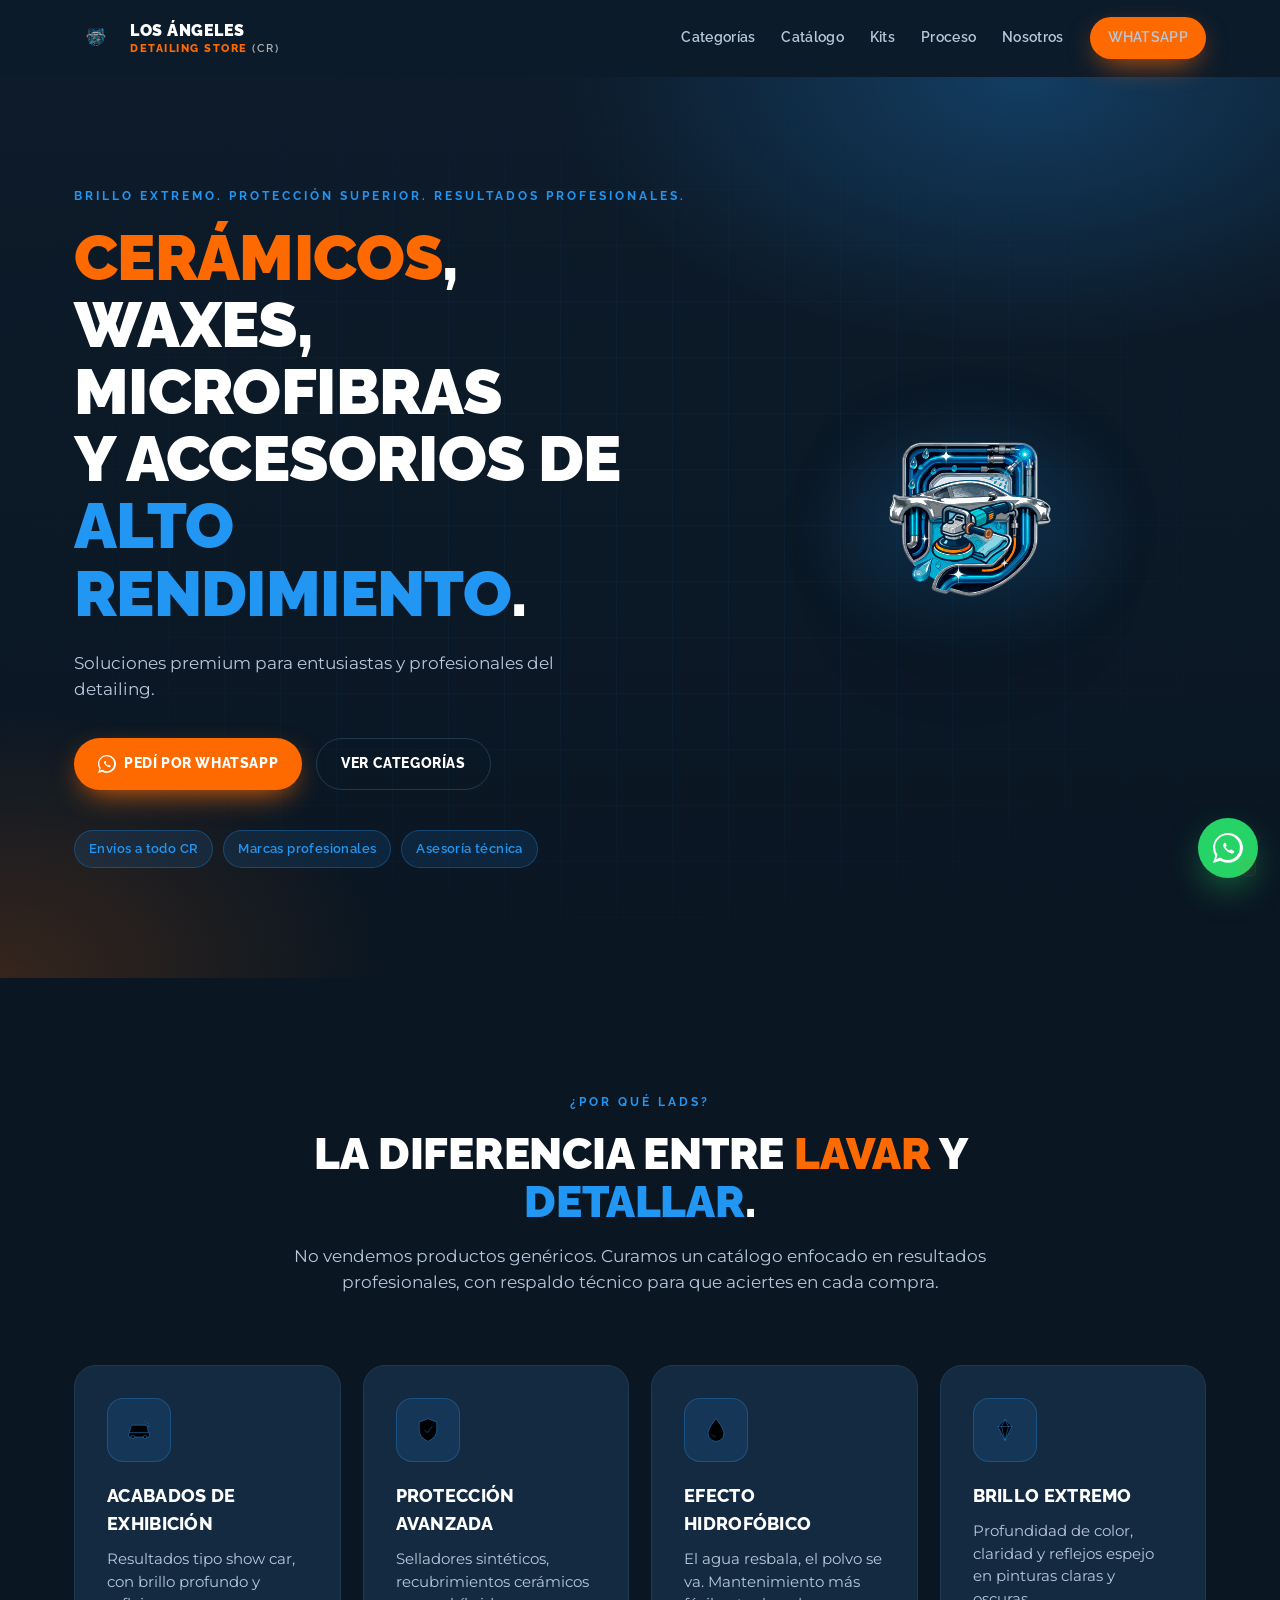
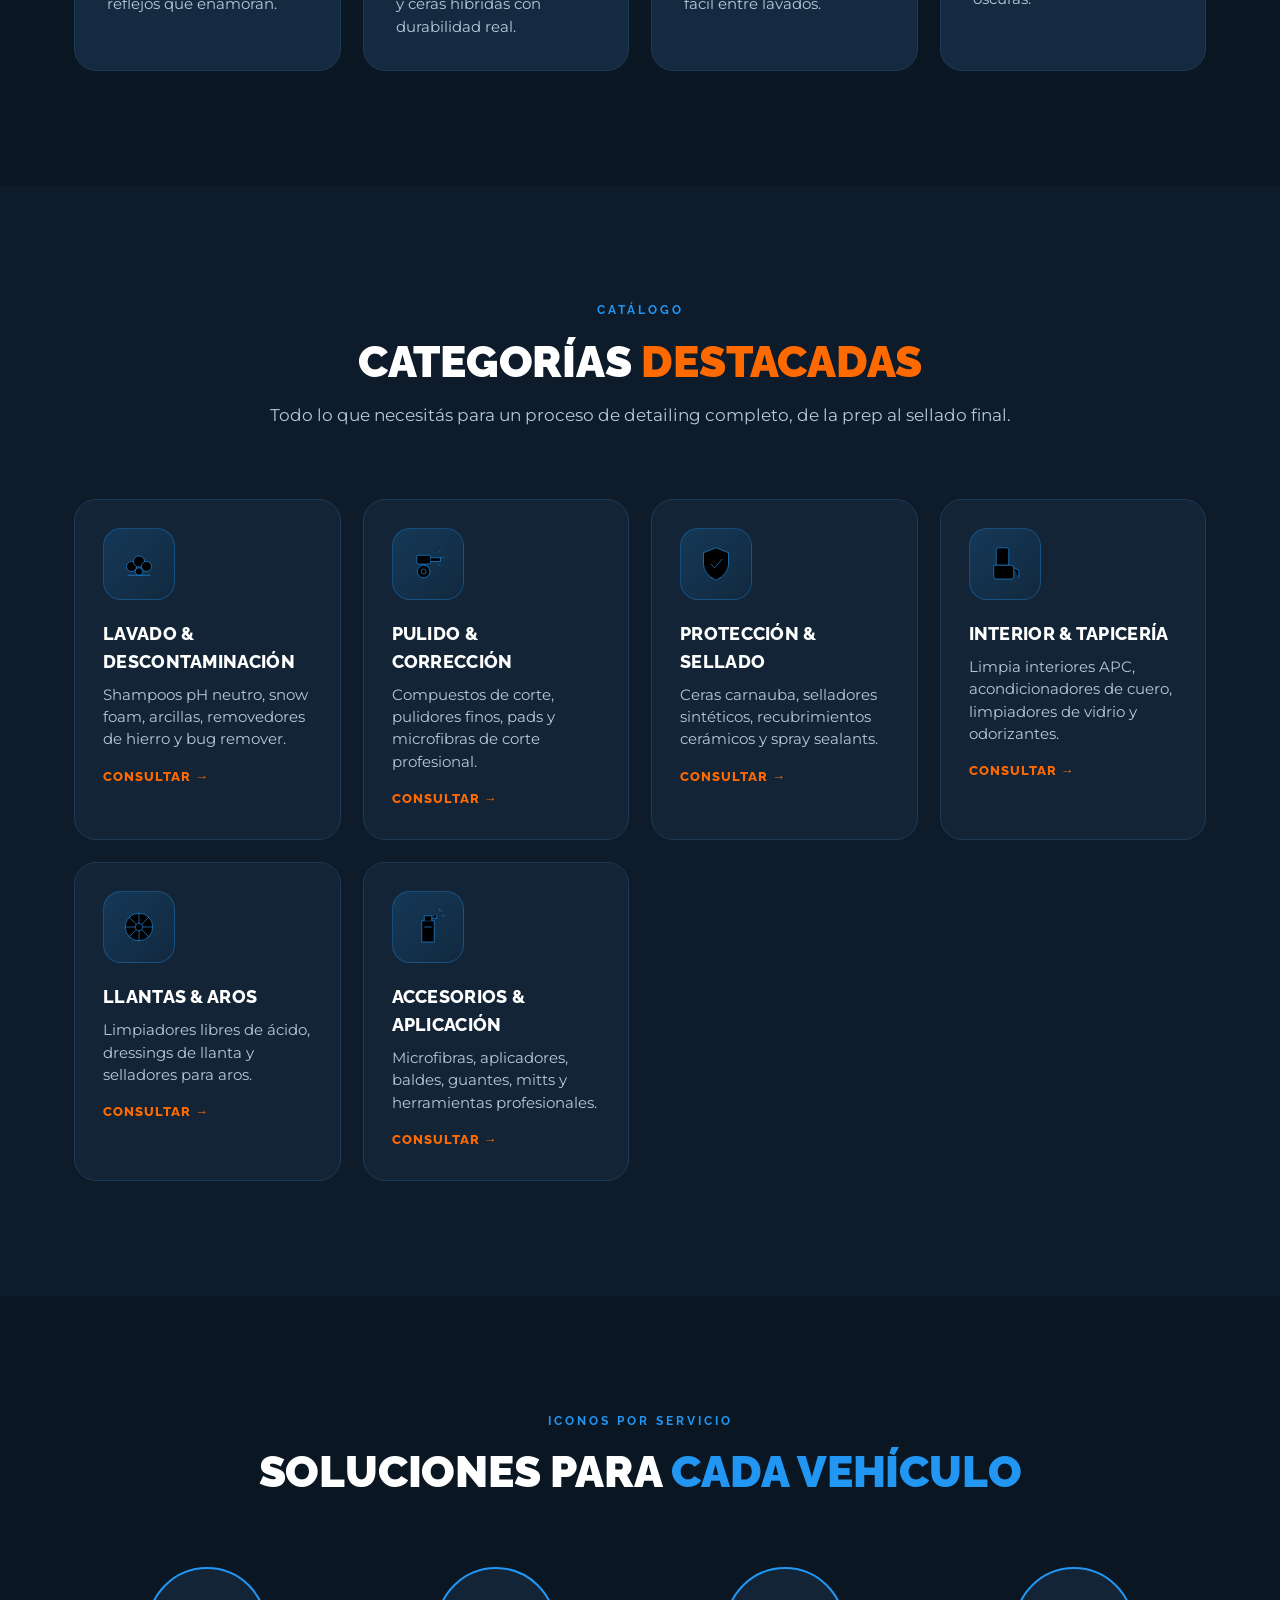
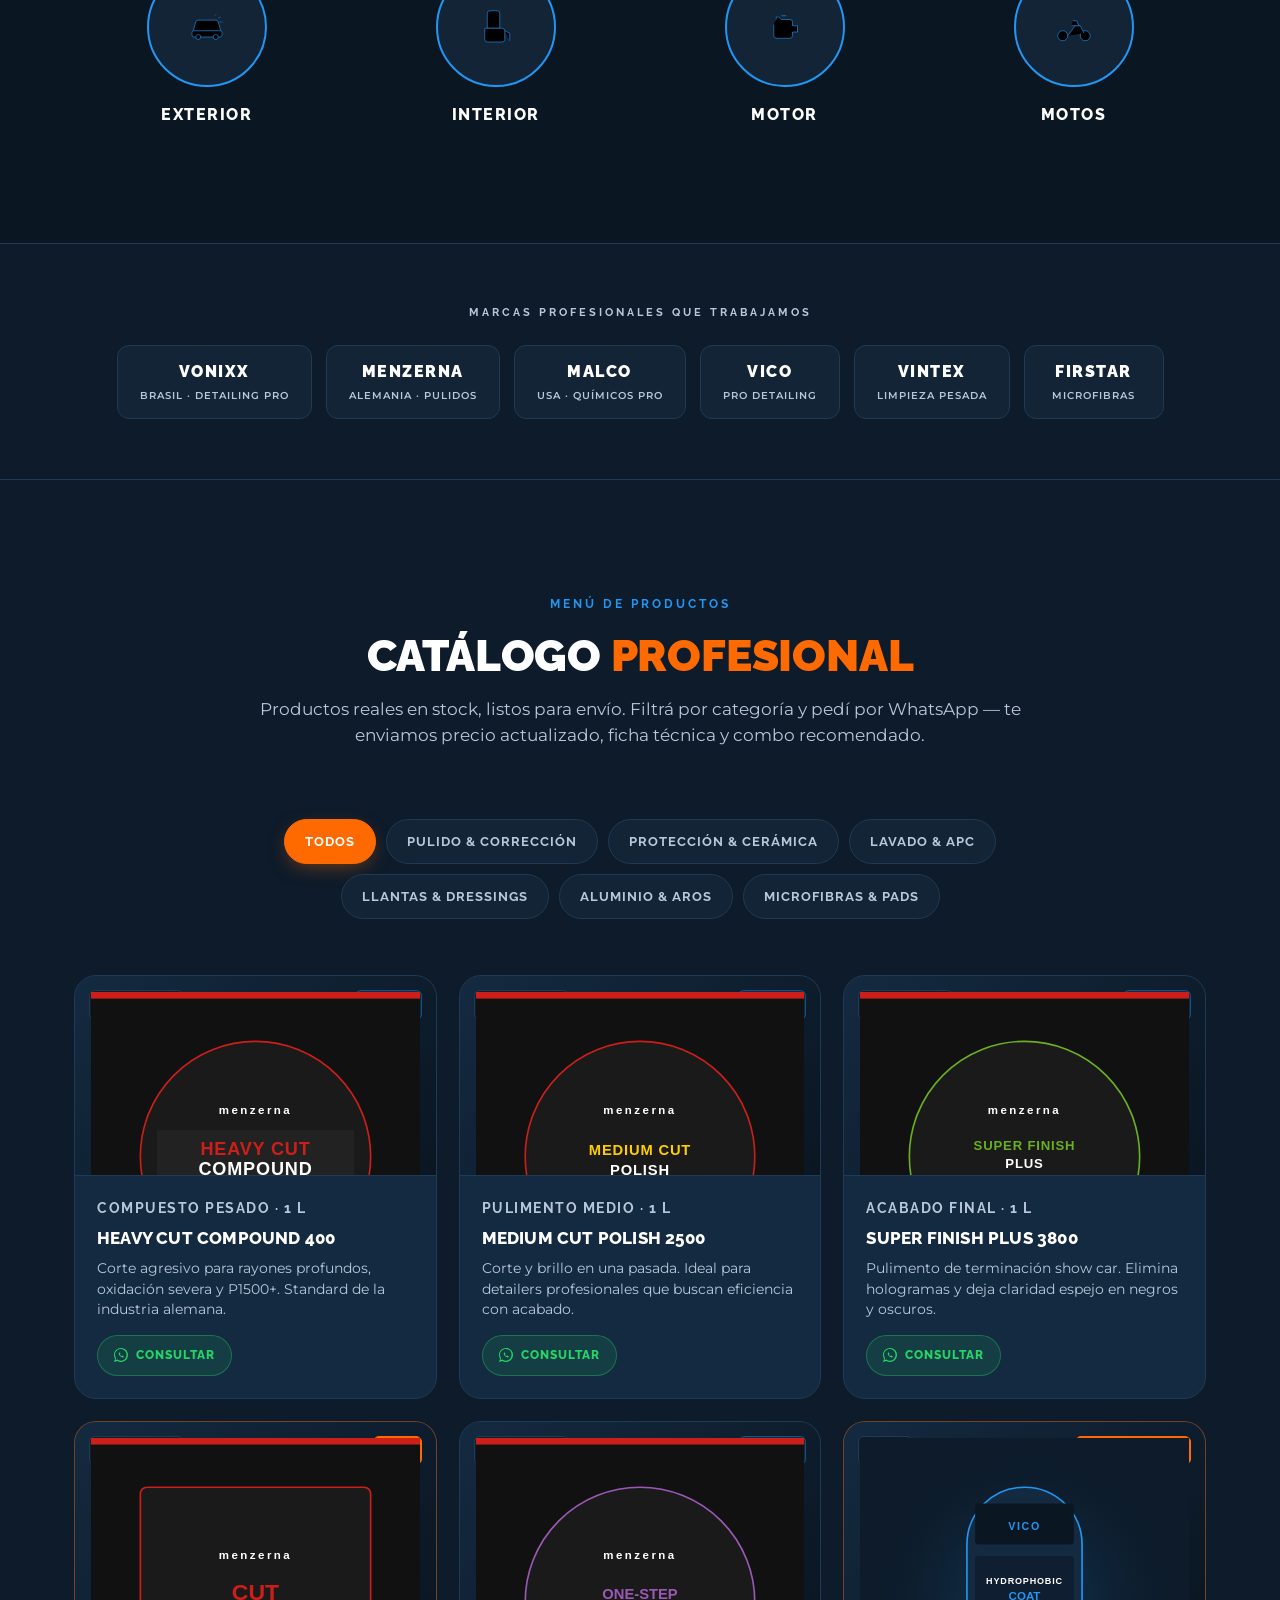
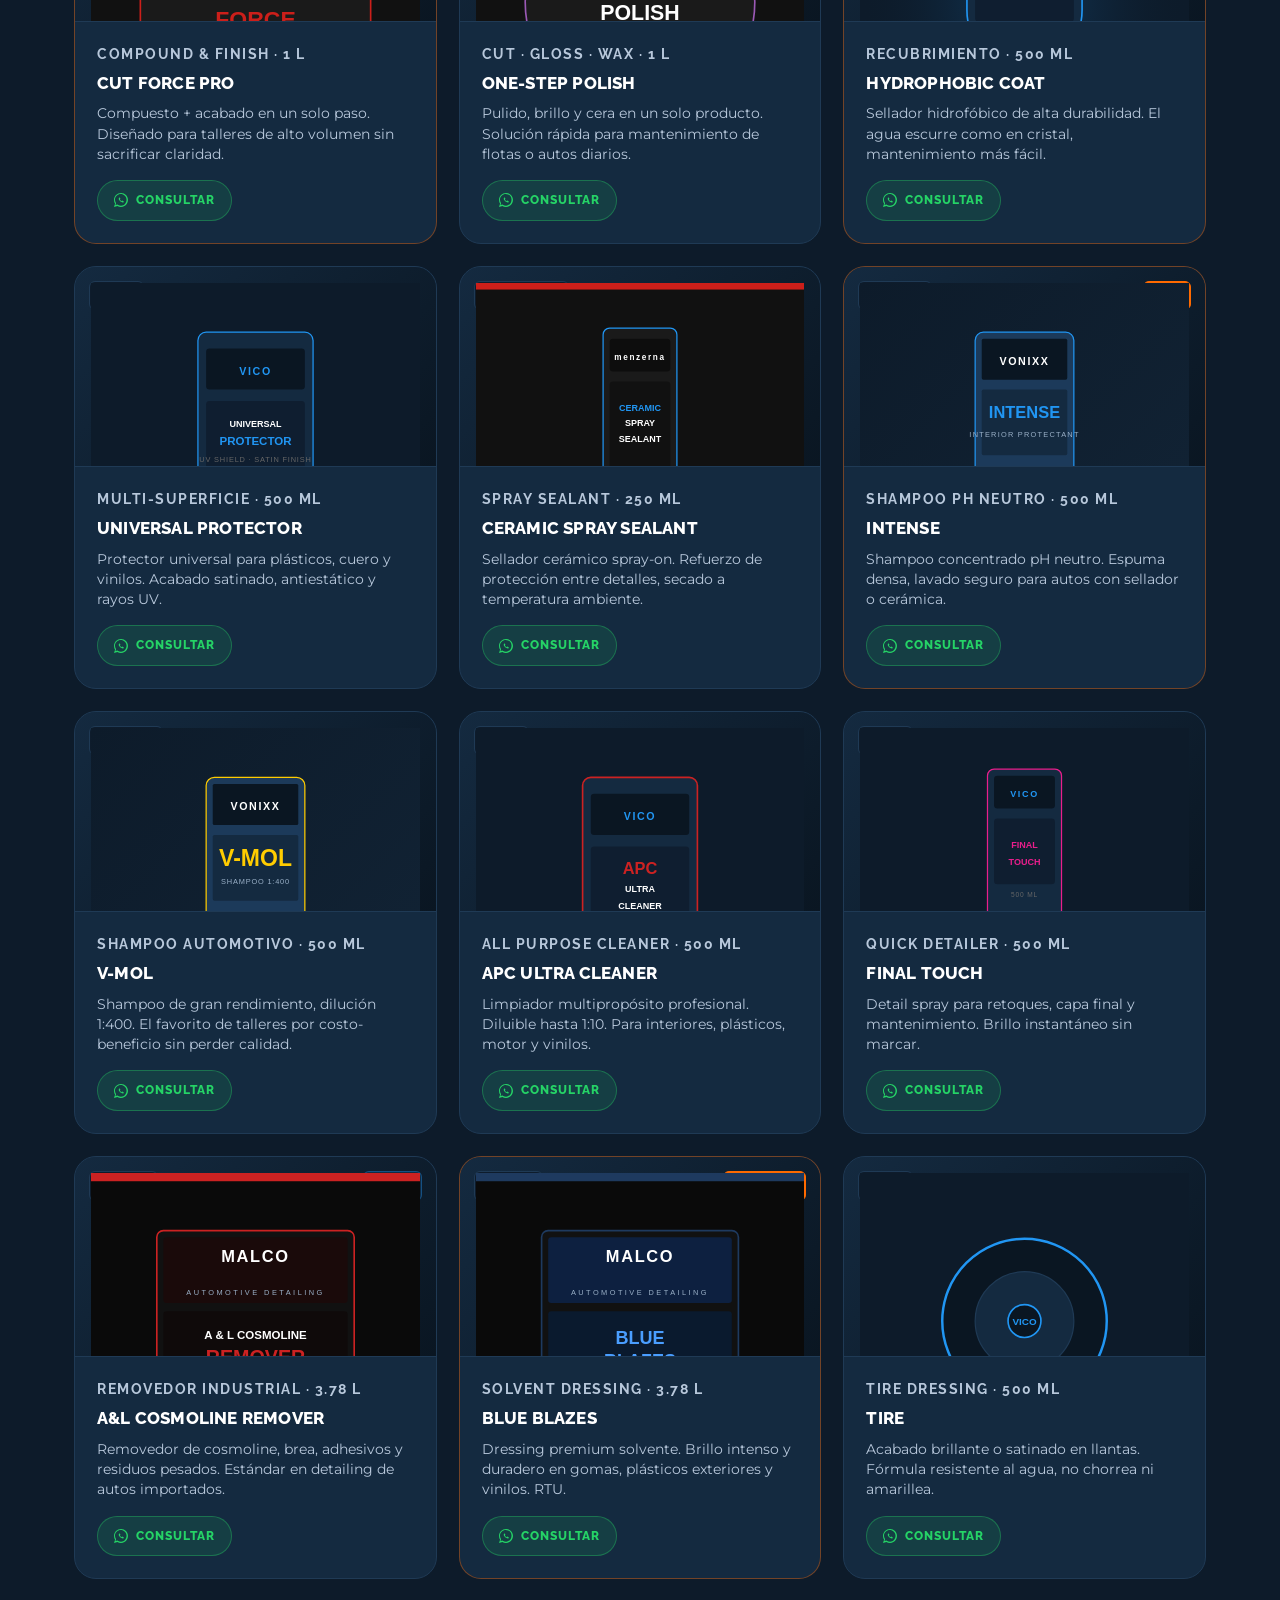
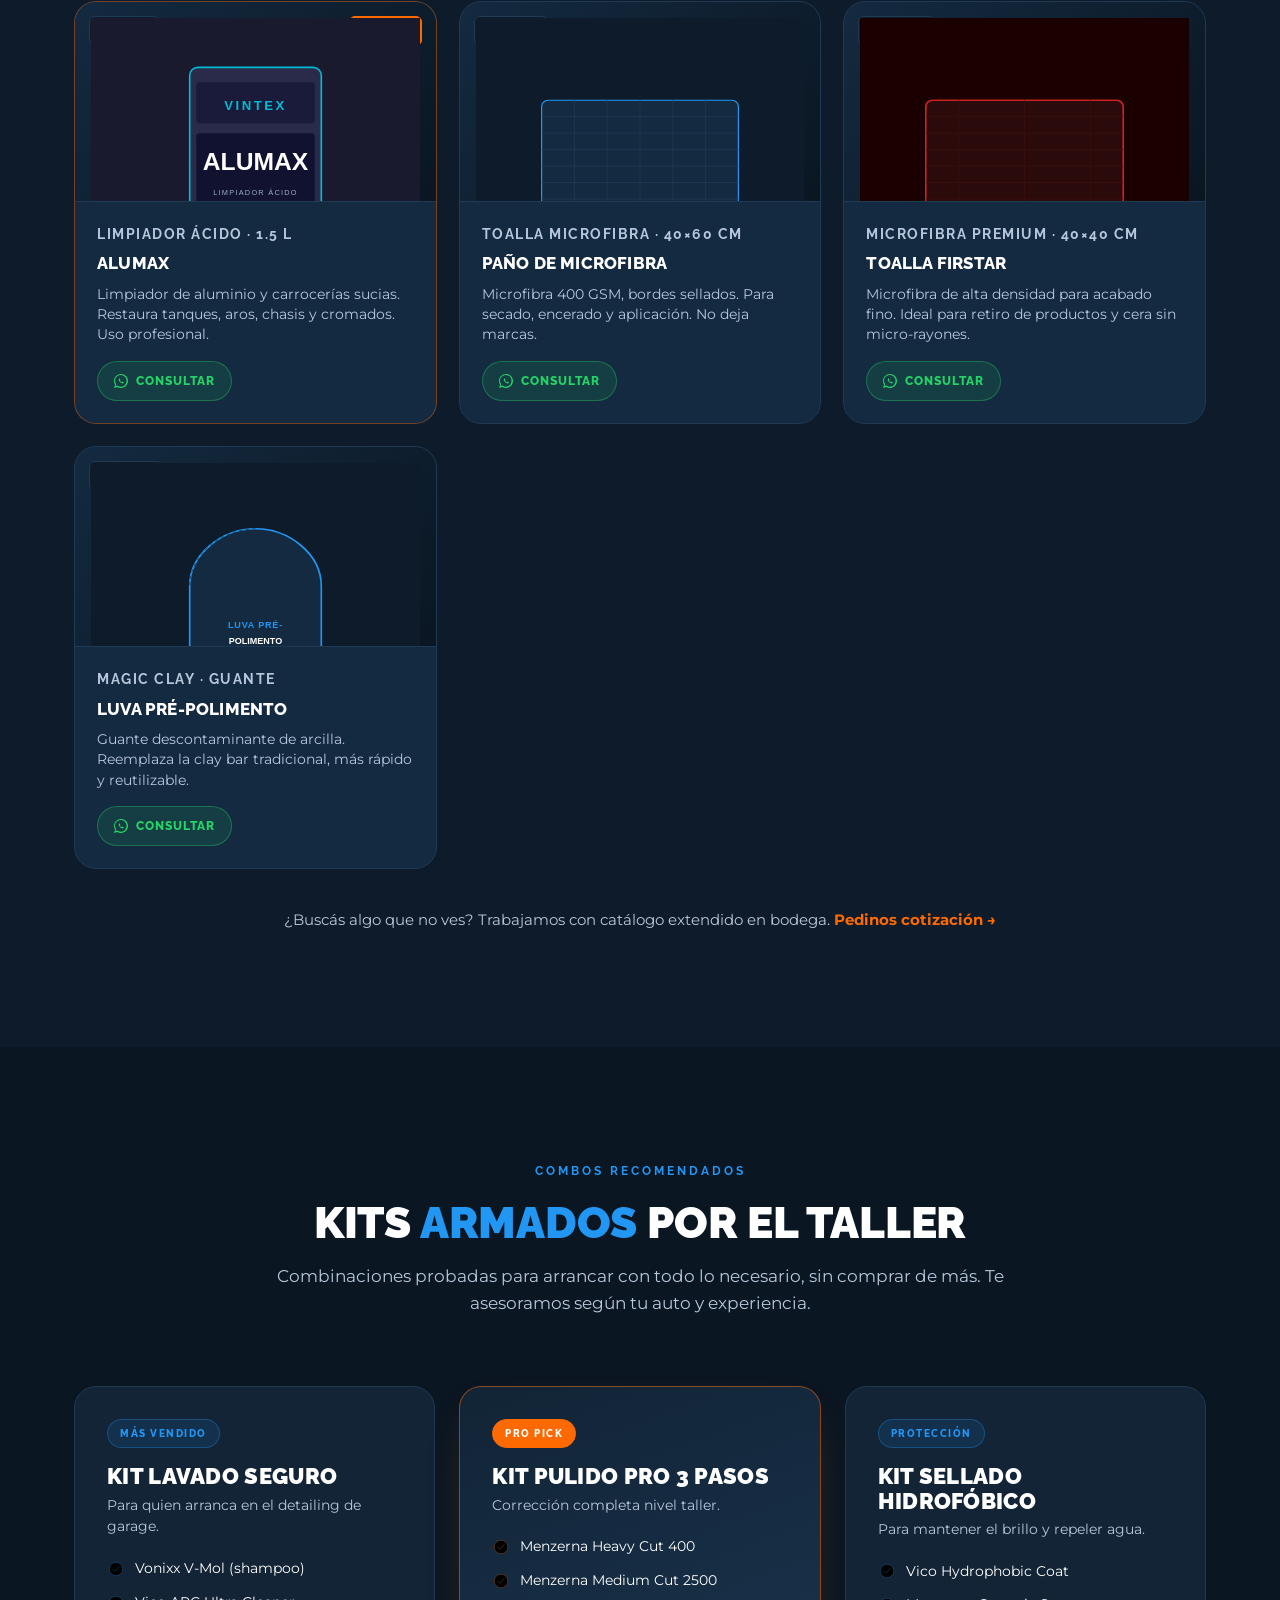
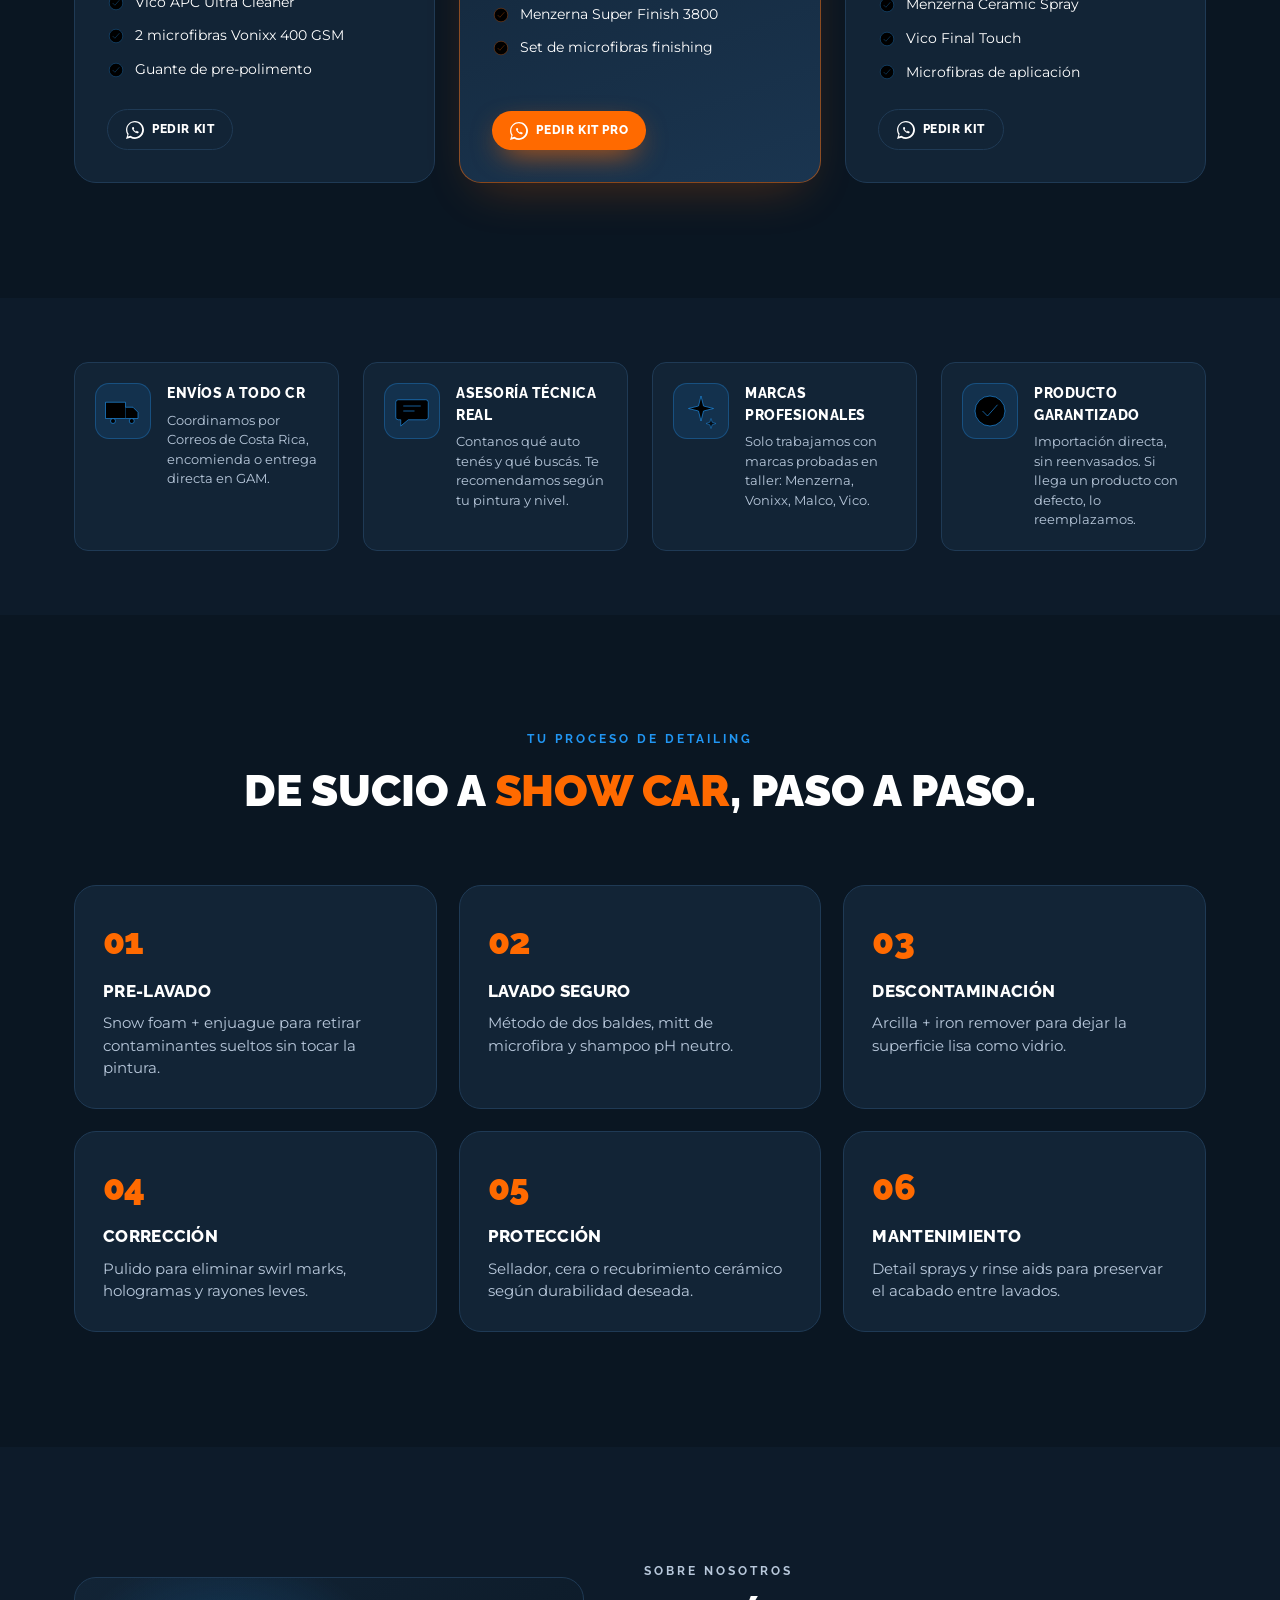
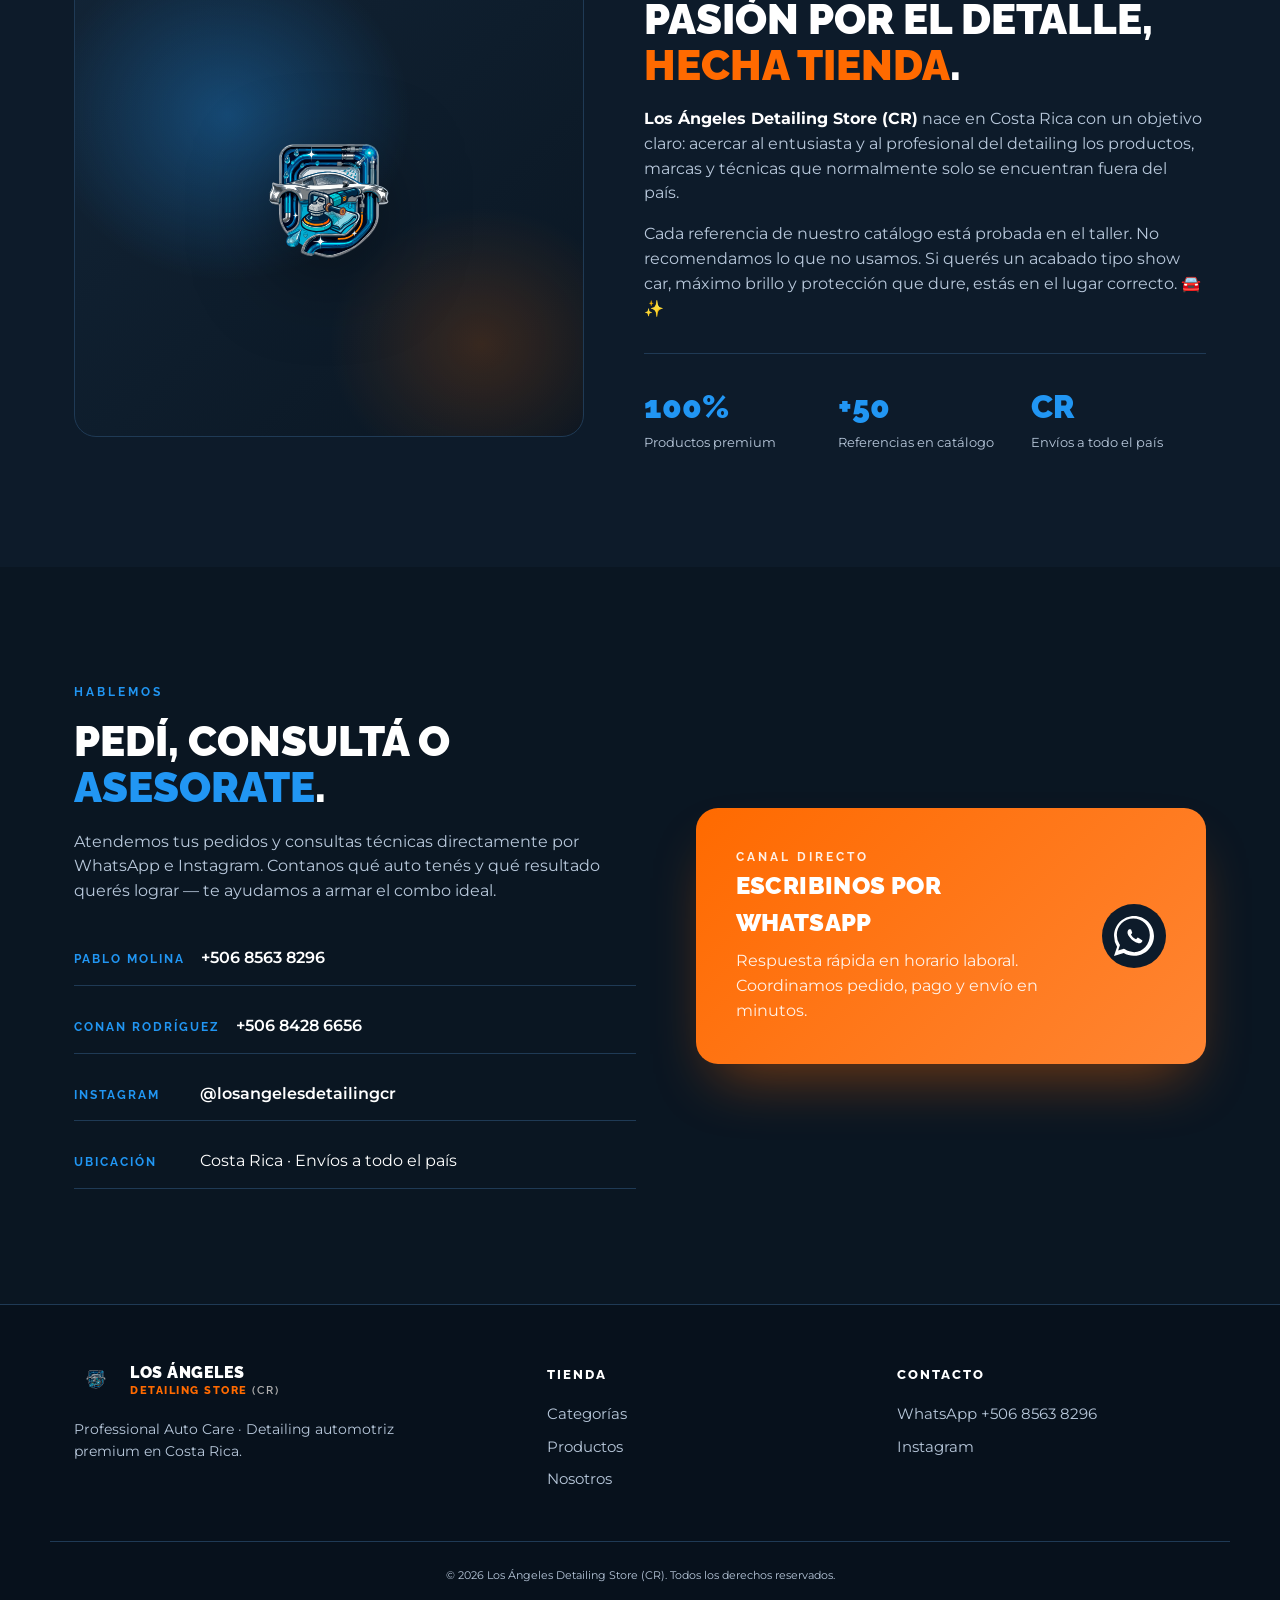
==== commit 407a8dc3: "Add hidden admin button in bottom-right corner - Tiny discreet button (16x16px) in bottom-right, alm" ====
--- a/index.html
+++ b/index.html
@@ -276,7 +276,7 @@
           <article class="pcard" data-cat="pulido" data-brand="menzerna">
             <div class="pcard__media">
               <span class="pcard__brand">menzerna</span>
-              <img src="https://www.menzerna.com/fileadmin/ns_theme_menzerna/Bilder/Autopolitur/Produktbilder/Produkt_freigestellt/Autopolitur_Heavy_Cut_Compound_400_IF_freigestellt_1100x1100.png" alt="Menzerna Heavy Cut Compound 400" loading="lazy" onerror="this.onerror=null;this.src='assets/products/menzerna-hcc400.svg'"/>
+              <img src="assets/products/menzerna-hcc400.webp" alt="Menzerna Heavy Cut Compound 400" loading="lazy" data-slug="menzerna-hcc400" onerror="this.onerror=null;this.src='assets/products/menzerna-hcc400.svg'"/>
               <span class="pcard__stage">PASO 1</span>
             </div>
             <div class="pcard__body">
@@ -292,7 +292,7 @@
           <article class="pcard" data-cat="pulido" data-brand="menzerna">
             <div class="pcard__media">
               <span class="pcard__brand">menzerna</span>
-              <img src="https://www.menzerna.com/fileadmin/_processed_/9/1/csm_menzerna_MCP_2500_V1_696x396_02a9d551b8.jpg" alt="Menzerna Medium Cut Polish 2500" loading="lazy" onerror="this.onerror=null;this.src='assets/products/menzerna-mcp2500.svg'"/>
+              <img src="assets/products/menzerna-mcp2500.webp" alt="Menzerna Medium Cut Polish 2500" loading="lazy" data-slug="menzerna-mcp2500" onerror="this.onerror=null;this.src='assets/products/menzerna-mcp2500.svg'"/>
               <span class="pcard__stage">PASO 2</span>
             </div>
             <div class="pcard__body">
@@ -308,7 +308,7 @@
           <article class="pcard" data-cat="pulido" data-brand="menzerna">
             <div class="pcard__media">
               <span class="pcard__brand">menzerna</span>
-              <img src="https://www.menzerna.com/fileadmin/_processed_/b/d/csm_menzerna_SFP3800_V1_696x396_c7b61c1e20.jpg" alt="Menzerna Super Finish Plus 3800" loading="lazy" onerror="this.onerror=null;this.src='assets/products/menzerna-sfp3800.svg'"/>
+              <img src="assets/products/menzerna-sfp3800.webp" alt="Menzerna Super Finish Plus 3800" loading="lazy" data-slug="menzerna-sfp3800" onerror="this.onerror=null;this.src='assets/products/menzerna-sfp3800.svg'"/>
               <span class="pcard__stage">PASO 3</span>
             </div>
             <div class="pcard__body">
@@ -324,7 +324,7 @@
           <article class="pcard pcard--featured" data-cat="pulido" data-brand="menzerna">
             <div class="pcard__media">
               <span class="pcard__brand">menzerna</span>
-              <img src="https://www.menzerna.com/fileadmin/_processed_/b/d/csm_menzerna-Thumbnail-mit-Auto-CFP_Teaser-EN_0a94b6b282.jpg" alt="Menzerna Cut Force Pro" loading="lazy" onerror="this.onerror=null;this.src='assets/products/menzerna-cut-force-pro.svg'"/>
+              <img src="assets/products/menzerna-cut-force-pro.webp" alt="Menzerna Cut Force Pro" loading="lazy" data-slug="menzerna-cut-force-pro" onerror="this.onerror=null;this.src='assets/products/menzerna-cut-force-pro.svg'"/>
               <span class="pcard__stage pcard__stage--hot">PRO</span>
             </div>
             <div class="pcard__body">
@@ -340,7 +340,7 @@
           <article class="pcard" data-cat="pulido" data-brand="menzerna">
             <div class="pcard__media">
               <span class="pcard__brand">menzerna</span>
-              <img src="https://www.menzerna.com/fileadmin/_processed_/e/0/csm_menzerna_3in1_V1_696x396_ccc80401f6.jpg" alt="Menzerna One-Step Polish" loading="lazy" onerror="this.onerror=null;this.src='assets/products/menzerna-one-step.svg'"/>
+              <img src="assets/products/menzerna-one-step.webp" alt="Menzerna One-Step Polish" loading="lazy" data-slug="menzerna-one-step" onerror="this.onerror=null;this.src='assets/products/menzerna-one-step.svg'"/>
               <span class="pcard__stage">3-EN-1</span>
             </div>
             <div class="pcard__body">
@@ -357,7 +357,7 @@
           <article class="pcard pcard--featured" data-cat="proteccion" data-brand="vico">
             <div class="pcard__media">
               <span class="pcard__brand">VICO</span>
-              <img src="assets/products/vico-hydrophobic.svg" alt="Vico Hydrophobic Coat" loading="lazy"/>
+              <img src="assets/products/vico-hydrophobic.webp" alt="Vico Hydrophobic Coat" loading="lazy" data-slug="vico-hydrophobic" onerror="this.onerror=null;this.src='assets/products/vico-hydrophobic.svg'"/>
               <span class="pcard__stage pcard__stage--hot">HIDROFÓBICO</span>
             </div>
             <div class="pcard__body">
@@ -373,7 +373,7 @@
           <article class="pcard" data-cat="proteccion" data-brand="vico">
             <div class="pcard__media">
               <span class="pcard__brand">VICO</span>
-              <img src="assets/products/vico-universal-protector.svg" alt="Vico Universal Protector" loading="lazy"/>
+              <img src="assets/products/vico-universal-protector.webp" alt="Vico Universal Protector" loading="lazy" data-slug="vico-universal-protector" onerror="this.onerror=null;this.src='assets/products/vico-universal-protector.svg'"/>
             </div>
             <div class="pcard__body">
               <p class="pcard__cat">Multi-superficie · 500 ml</p>
@@ -388,7 +388,7 @@
           <article class="pcard" data-cat="proteccion" data-brand="menzerna">
             <div class="pcard__media">
               <span class="pcard__brand">menzerna</span>
-              <img src="assets/products/menzerna-ceramic-spray.svg" alt="Menzerna Ceramic Spray Sealant" loading="lazy"/>
+              <img src="assets/products/menzerna-ceramic-spray.webp" alt="Menzerna Ceramic Spray Sealant" loading="lazy" data-slug="menzerna-ceramic-spray" onerror="this.onerror=null;this.src='assets/products/menzerna-ceramic-spray.svg'"/>
             </div>
             <div class="pcard__body">
               <p class="pcard__cat">Spray sealant · 250 ml</p>
@@ -404,7 +404,7 @@
           <article class="pcard pcard--featured" data-cat="lavado" data-brand="vonixx">
             <div class="pcard__media">
               <span class="pcard__brand">VONIXX</span>
-              <img src="assets/products/vonixx-intense.svg" alt="Vonixx Intense" loading="lazy"/>
+              <img src="assets/products/vonixx-intense.webp" alt="Vonixx Intense" loading="lazy" data-slug="vonixx-intense" onerror="this.onerror=null;this.src='assets/products/vonixx-intense.svg'"/>
               <span class="pcard__stage pcard__stage--hot">TOP</span>
             </div>
             <div class="pcard__body">
@@ -420,7 +420,7 @@
           <article class="pcard" data-cat="lavado" data-brand="vonixx">
             <div class="pcard__media">
               <span class="pcard__brand">VONIXX</span>
-              <img src="assets/products/vonixx-vmol.svg" alt="Vonixx V-Mol" loading="lazy"/>
+              <img src="assets/products/vonixx-vmol.webp" alt="Vonixx V-Mol" loading="lazy" data-slug="vonixx-vmol" onerror="this.onerror=null;this.src='assets/products/vonixx-vmol.svg'"/>
             </div>
             <div class="pcard__body">
               <p class="pcard__cat">Shampoo automotivo · 500 ml</p>
@@ -435,7 +435,7 @@
           <article class="pcard" data-cat="lavado" data-brand="vico">
             <div class="pcard__media">
               <span class="pcard__brand">VICO</span>
-              <img src="assets/products/vico-apc.svg" alt="Vico APC Ultra Cleaner" loading="lazy"/>
+              <img src="assets/products/vico-apc.webp" alt="Vico APC Ultra Cleaner" loading="lazy" data-slug="vico-apc" onerror="this.onerror=null;this.src='assets/products/vico-apc.svg'"/>
             </div>
             <div class="pcard__body">
               <p class="pcard__cat">All Purpose Cleaner · 500 ml</p>
@@ -450,7 +450,7 @@
           <article class="pcard" data-cat="lavado" data-brand="vico">
             <div class="pcard__media">
               <span class="pcard__brand">VICO</span>
-              <img src="assets/products/vico-final-touch.svg" alt="Vico Final Touch" loading="lazy"/>
+              <img src="assets/products/vico-final-touch.webp" alt="Vico Final Touch" loading="lazy" data-slug="vico-final-touch" onerror="this.onerror=null;this.src='assets/products/vico-final-touch.svg'"/>
             </div>
             <div class="pcard__body">
               <p class="pcard__cat">Quick detailer · 500 ml</p>
@@ -465,7 +465,7 @@
           <article class="pcard" data-cat="lavado" data-brand="malco">
             <div class="pcard__media">
               <span class="pcard__brand">MALCO</span>
-              <img src="assets/products/malco-cosmoline.svg" alt="Malco A&amp;L Cosmoline Remover" loading="lazy"/>
+              <img src="assets/products/malco-cosmoline.webp" alt="Malco A&amp;L Cosmoline Remover" loading="lazy" data-slug="malco-cosmoline" onerror="this.onerror=null;this.src='assets/products/malco-cosmoline.svg'"/>
               <span class="pcard__stage">1 GAL</span>
             </div>
             <div class="pcard__body">
@@ -482,7 +482,7 @@
           <article class="pcard pcard--featured" data-cat="dressings" data-brand="malco">
             <div class="pcard__media">
               <span class="pcard__brand">MALCO</span>
-              <img src="assets/products/malco-blue-blazes.svg" alt="Malco Blue Blazes" loading="lazy"/>
+              <img src="assets/products/malco-blue-blazes.webp" alt="Malco Blue Blazes" loading="lazy" data-slug="malco-blue-blazes" onerror="this.onerror=null;this.src='assets/products/malco-blue-blazes.svg'"/>
               <span class="pcard__stage pcard__stage--hot">PREMIUM</span>
             </div>
             <div class="pcard__body">
@@ -498,7 +498,7 @@
           <article class="pcard" data-cat="dressings" data-brand="vico">
             <div class="pcard__media">
               <span class="pcard__brand">VICO</span>
-              <img src="assets/products/vico-tire.svg" alt="Vico Tire" loading="lazy"/>
+              <img src="assets/products/vico-tire.webp" alt="Vico Tire" loading="lazy" data-slug="vico-tire" onerror="this.onerror=null;this.src='assets/products/vico-tire.svg'"/>
             </div>
             <div class="pcard__body">
               <p class="pcard__cat">Tire dressing · 500 ml</p>
@@ -514,7 +514,7 @@
           <article class="pcard pcard--featured" data-cat="aluminio" data-brand="vintex">
             <div class="pcard__media">
               <span class="pcard__brand">VINTEX</span>
-              <img src="assets/products/vintex-alumax.svg" alt="Vintex Alumax" loading="lazy"/>
+              <img src="assets/products/vintex-alumax.webp" alt="Vintex Alumax" loading="lazy" data-slug="vintex-alumax" onerror="this.onerror=null;this.src='assets/products/vintex-alumax.svg'"/>
               <span class="pcard__stage pcard__stage--hot">PESADA</span>
             </div>
             <div class="pcard__body">
@@ -531,7 +531,7 @@
           <article class="pcard" data-cat="microfibras" data-brand="vonixx">
             <div class="pcard__media">
               <span class="pcard__brand">VONIXX</span>
-              <img src="assets/products/vonixx-microfiber.svg" alt="Vonixx Paño Microfibra" loading="lazy"/>
+              <img src="assets/products/vonixx-microfiber.webp" alt="Vonixx Paño Microfibra" loading="lazy" data-slug="vonixx-microfiber" onerror="this.onerror=null;this.src='assets/products/vonixx-microfiber.svg'"/>
             </div>
             <div class="pcard__body">
               <p class="pcard__cat">Toalla microfibra · 40×60 cm</p>
@@ -546,7 +546,7 @@
           <article class="pcard" data-cat="microfibras" data-brand="firstar">
             <div class="pcard__media">
               <span class="pcard__brand">FIRSTAR</span>
-              <img src="assets/products/firstar-microfiber.svg" alt="Firstar Toalla Microfibra" loading="lazy"/>
+              <img src="assets/products/firstar-microfiber.webp" alt="Firstar Toalla Microfibra" loading="lazy" data-slug="firstar-microfiber" onerror="this.onerror=null;this.src='assets/products/firstar-microfiber.svg'"/>
             </div>
             <div class="pcard__body">
               <p class="pcard__cat">Microfibra premium · 40×40 cm</p>
@@ -561,7 +561,7 @@
           <article class="pcard" data-cat="microfibras" data-brand="vonixx">
             <div class="pcard__media">
               <span class="pcard__brand">VONIXX</span>
-              <img src="assets/products/vonixx-clay-mitt.svg" alt="Vonixx Luva Pré-Polimento" loading="lazy"/>
+              <img src="assets/products/vonixx-clay-mitt.webp" alt="Vonixx Luva Pré-Polimento" loading="lazy" data-slug="vonixx-clay-mitt" onerror="this.onerror=null;this.src='assets/products/vonixx-clay-mitt.svg'"/>
             </div>
             <div class="pcard__body">
               <p class="pcard__cat">Magic Clay · Guante</p>
@@ -573,6 +573,7 @@
             </div>
           </article>
 
+          <!-- @admin:insert -->
         </div>
 
         <div class="catalog-empty" id="catalogEmpty" hidden>
@@ -807,6 +808,9 @@
     <svg class="ico"><use href="#i-wa"/></svg>
   </a>
 
+  <!-- Admin access: hidden button bottom-right -->
+  <a href="admin.html" class="admin-float" aria-label="Admin panel" title="Panel de administración"></a>
+
   <script src="script.js" defer></script>
 </body>
 </html>
--- a/styles.css
+++ b/styles.css
@@ -796,3 +796,24 @@
   html { scroll-behavior: auto; }
   .hero__logo { animation: none; }
 }
+
+/* Admin button: hidden in corner */
+.admin-float {
+  position: fixed;
+  bottom: 24px;
+  right: 24px;
+  width: 16px;
+  height: 16px;
+  background: rgba(255, 106, 0, 0.15);
+  border: 1px solid rgba(255, 106, 0, 0.25);
+  border-radius: 4px;
+  z-index: 999;
+  cursor: pointer;
+  opacity: 0.3;
+  transition: opacity 0.2s, background 0.2s, border-color 0.2s;
+}
+.admin-float:hover {
+  opacity: 0.8;
+  background: rgba(255, 106, 0, 0.3);
+  border-color: rgba(255, 106, 0, 0.5);
+}
